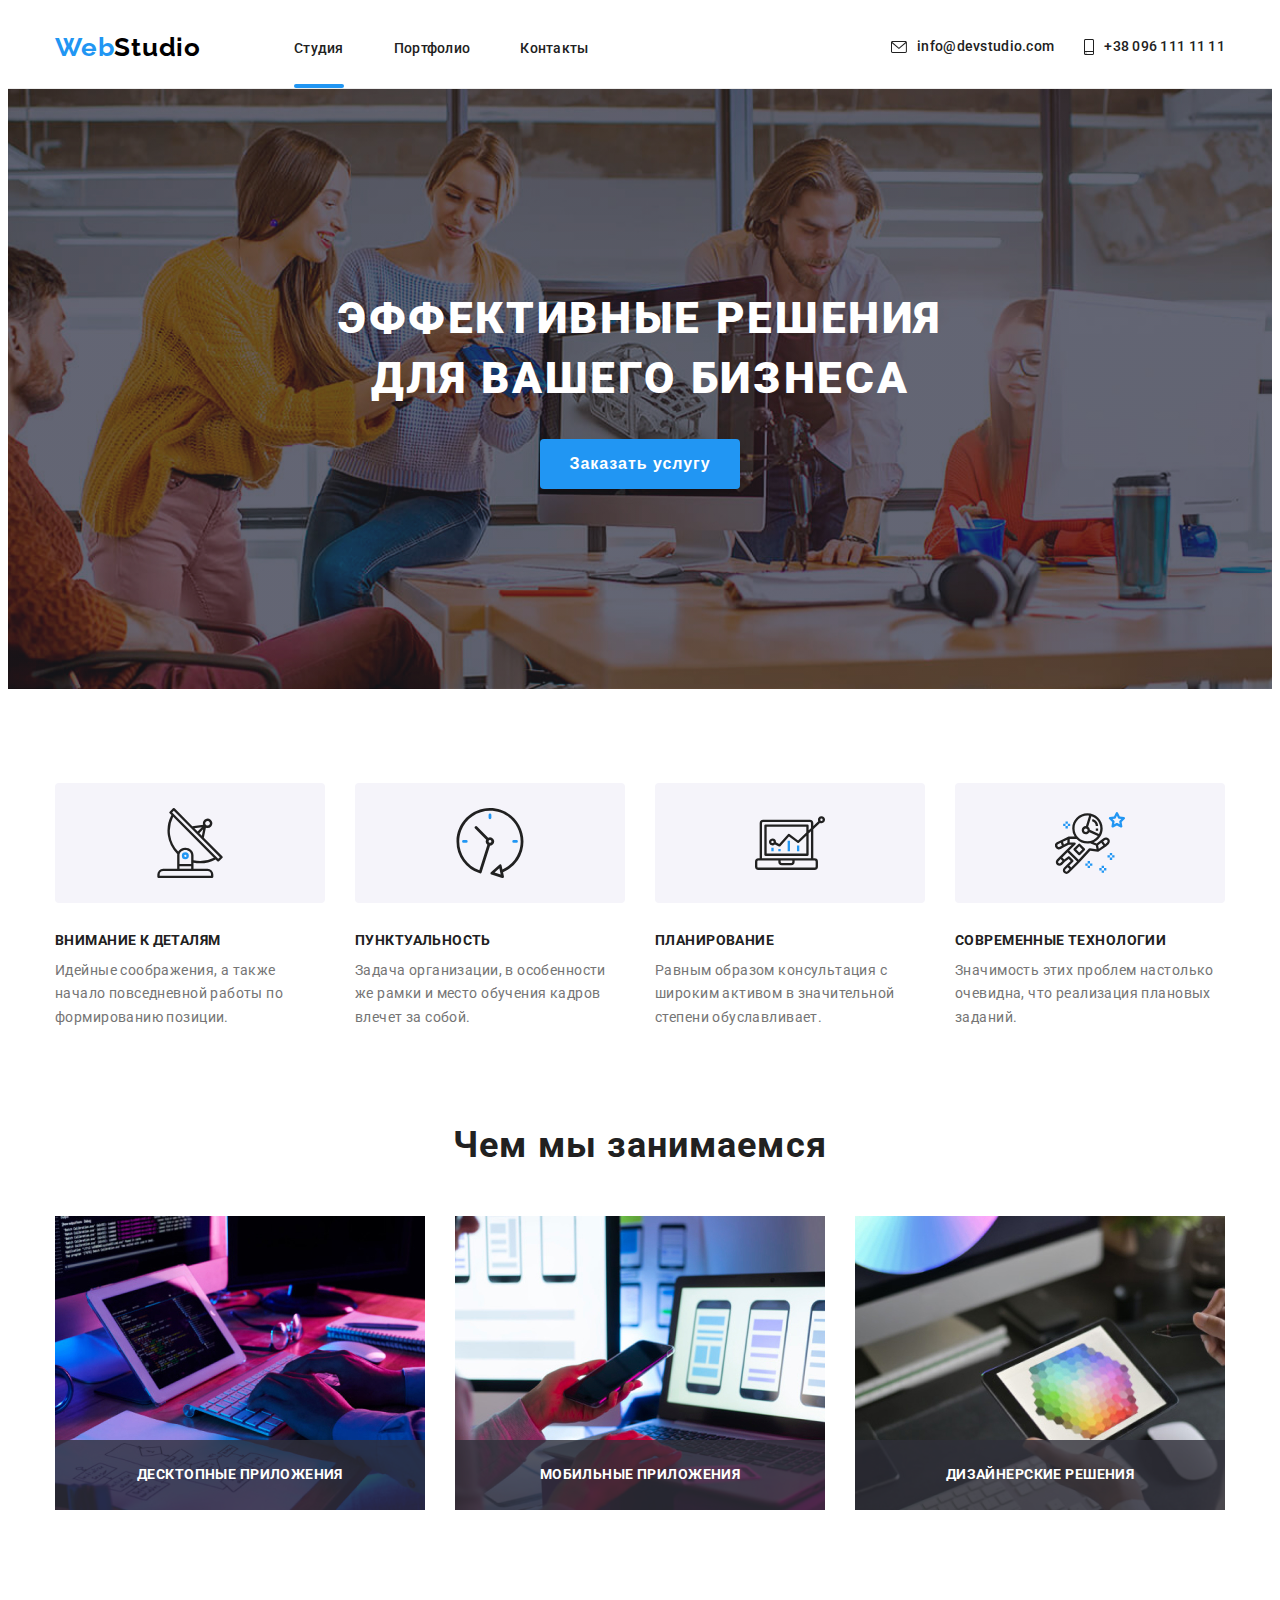
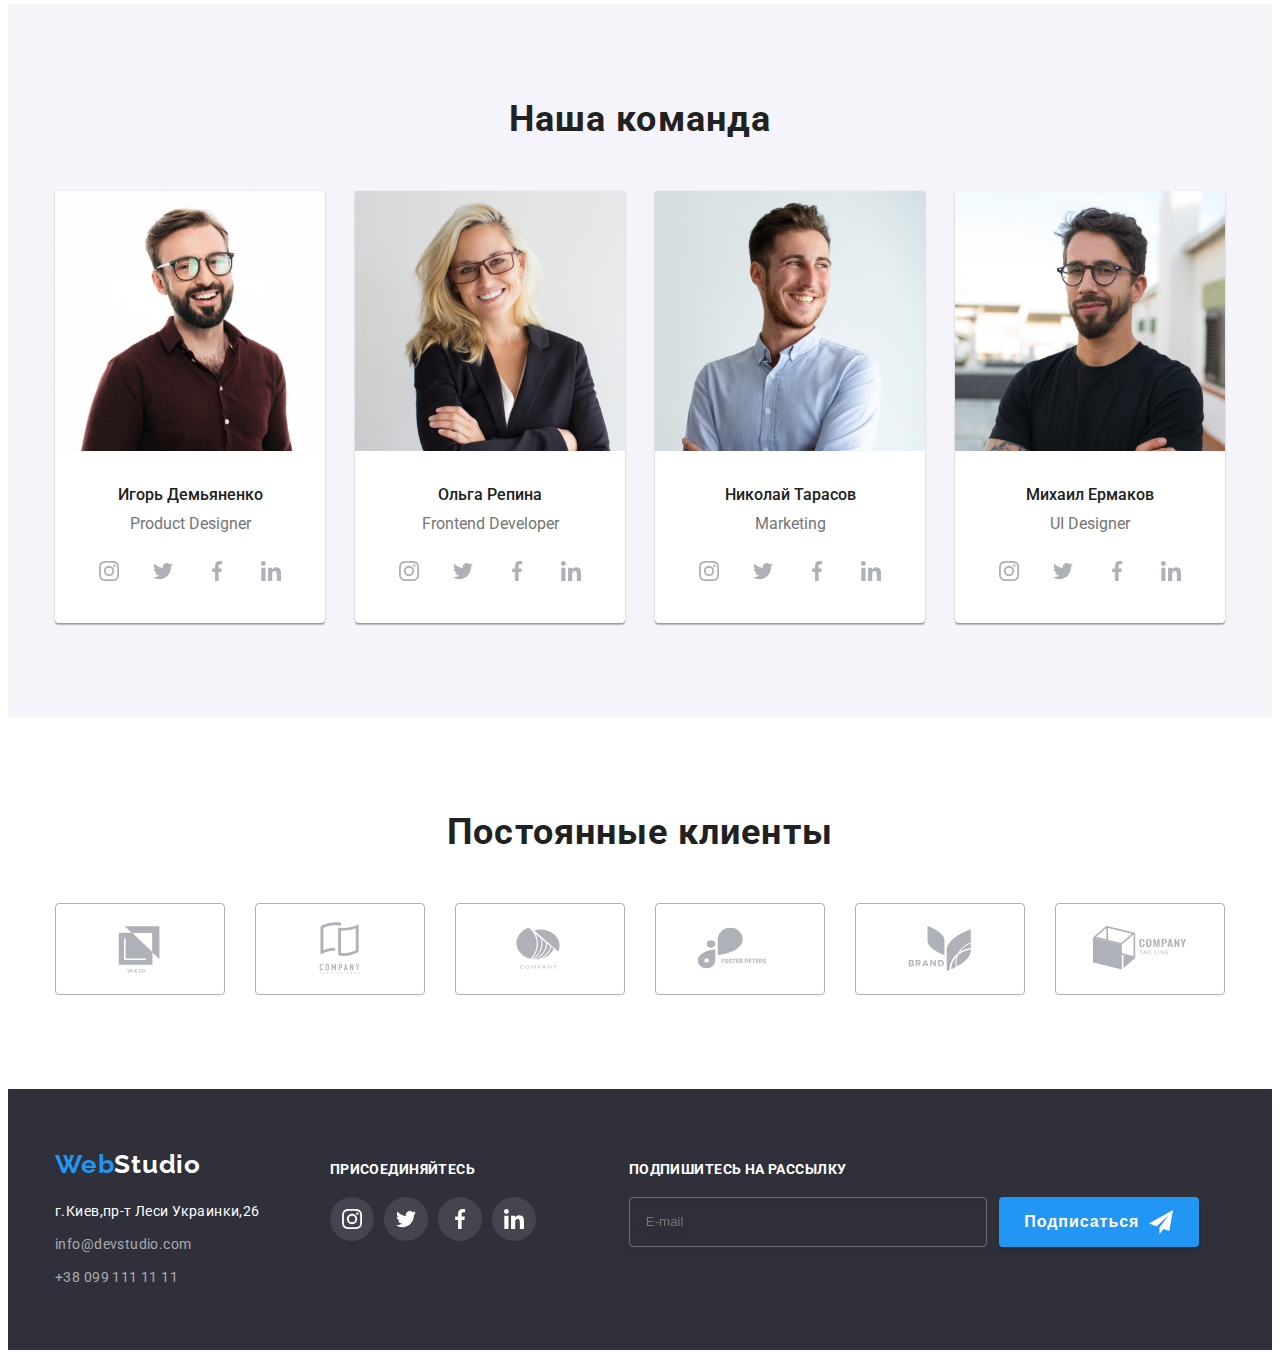
==== index.html @ ad8fafc6 "update" ====
<!DOCTYPE html>
<html lang="en">
  <head>
    <meta charset="UTF-8" />
    <meta http-equiv="X-UA-Compatible" content="IE=edge" />
    <meta name="viewport" content="width=device-width, initial-scale=1.0" />
    <link rel="shortcut icon" href="images/Flag_Ukr.ico" type="image/x-icon" />
    <title>Студия</title>
    <link rel="preconnect" href="https://fonts.googleapis.com" />
    <link rel="preconnect" href="https://fonts.gstatic.com" crossorigin />
    <link
      href="https://fonts.googleapis.com/css2?family=Raleway:wght@700&family=Roboto:wght@400;500;700;900&display=swap"
      rel="stylesheet"
    />
    <link href="https://unpkg.com/aos@2.3.1/dist/aos.css" rel="stylesheet" />
    <link
      rel="stylesheet"
      href="https://cdnjs.cloudflare.com/ajax/libs/modern-normalize/1.1.0/modern-normalize.min.css"
      integrity="sha512-wpPYUAdjBVSE4KJnH1VR1HeZfpl1ub8YT/NKx4PuQ5NmX2tKuGu6U/JRp5y+Y8XG2tV+wKQpNHVUX03MfMFn9Q=="
      crossorigin="anonymous"
      referrerpolicy="no-referrer"
    />
    <!-- <link rel="stylesheet" href="./css/styles.css" /> -->
    <link rel="stylesheet" href="./css/main.min.css">
    <style>
      ul {
        list-style-type: none; /* Убираем маркеры */
      }
      a {
        text-decoration: none; /* Убираем подчеркивание в ссылках  */
      }
    </style>
  </head>
  <body>
    <!-- header -->
    <header class="header">
      <div class="container">
        <nav class="header-nav">
          <a href="./index.html" class="header-logo"
            ><span class="header-logo-first">Web</span>Studio
          </a>
          <ul class="header-list">
            <li class="header-item">
              <a
                href="./index.html"
                class="header-item-link header-text + stream"
                >Студия</a
              >
            </li>
            <li class="header-item">
              <a href="./portfolio.html" class="header-item-link header-text"
                >Портфолио</a
              >
            </li>
            <li class="header-item">
              <a href="" class="header-item-link header-text">Контакты</a>
            </li>
          </ul>
        </nav>
        <ul class="contacts-header">
          <li class="contact-item">
            <a
              href="mailto:info@devstudio.com"
              title="E-mail"
              class="header-link header-text envelope"
            >
              <svg class="header-icon" width="16" height="12">
                <use href="./images/icons.svg#icon-envelope"></use>
              </svg>
              info@devstudio.com</a
            >
          </li>
          <li class="contact-item">
            <a
              href="tel:+380961111111"
              title="Mobile phone"
              class="header-link header-text smartphone"
            >
              <svg class="header-icon" width="10" height="16">
                <use href="./images/icons.svg#icon-smartphone"></use>
              </svg>
              +38 096 111 11 11</a
            >
          </li>
        </ul>
        <div></div>
      </div>
    </header>
    <!-- main -->
    <main>
      <section class="main-box">
        <div class="container">
          <h1 class="main" title="Эффективные решения для вашего бизнеса">
            Эффективные решения для вашего бизнеса
          </h1>
          <button class="main-btn" type="button" data-modal-open>
            Заказать услугу
          </button>
        </div>
      </section>

      <section class="details">
        <div class="container">
          <!-- прячем заголовок от пользователя, Google  видит заголовок -->
          <h2 class="visually-hidden">Характеристики</h2>
          <ul class="description-list">
            <li class="description-li">
              <div class="description-pre">
                <svg class="description-icon" width="70" height="70">
                  <use href="./images/icons.svg#icon-antenna"></use>
                </svg>
              </div>
              <h3 class="description">Внимание к деталям</h3>
              <p class="description-text">
                Идейные соображения, а также начало повседневной работы по
                формированию позиции.
              </p>
            </li>
            <li class="description-li">
              <div class="description-pre">
                <svg class="description-icon" width="70" height="70">
                  <use href="./images/icons.svg#icon-clock"></use>
                </svg>
              </div>
              <h3 class="description">Пунктуальность</h3>
              <p class="description-text">
                Задача организации, в особенности же рамки и место обучения
                кадров влечет за собой.
              </p>
            </li>
            <li class="description-li">
              <div class="description-pre">
                <svg class="description-icon" width="70" height="70">
                  <use href="./images/icons.svg#icon-diagram"></use>
                </svg>
              </div>
              <h3 class="description">Планирование</h3>
              <p class="description-text">
                Равным образом консультация с широким активом в значительной
                степени обуславливает.
              </p>
            </li>
            <li class="description-li last">
              <div class="description-pre">
                <svg class="description-icon" width="70" height="70">
                  <use href="./images/icons.svg#icon-astronaut"></use>
                </svg>
              </div>
              <h3 class="description">Современные технологии</h3>
              <p class="description-text">
                Значимость этих проблем настолько очевидна, что реализация
                плановых заданий.
              </p>
            </li>
          </ul>
        </div>
      </section>
      <section class="team-works">
        <div class="container">
          <h2 class="team">Чем мы занимаемся</h2>
          <ul class="team-list">
            <li class="team-li">
              <img src="./images/box_1.jpg" alt="logic" width="370" />
              <p class="team-profile">Десктопные приложения</p>
            </li>
            <li class="team-li">
              <img src="./images/box_2.jpg" alt="styles" width="370" />
              <p class="team-profile">Мобильные приложения</p>
            </li>
            <li class="team-li">
              <img src="./images/box_3.jpg" alt="themes" width="370" />
              <p class="team-profile">Дизайнерские решения</p>
            </li>
          </ul>
        </div>
      </section>
      <section class="section-team">
        <div class="container">
          <h2 class="team">Наша команда</h2>
          <ul class="wrap-list">
            <li class="warp-item">
              <img
                src="./images/team_card_1.jpg"
                alt="Product Designer"
                width="270"
              />
              <div class="div-warp">
                <h3 class="name">Игорь Демьяненко</h3>
                <p class="job-title">Product Designer</p>
                <ul class="soc-list">
                  <li class="soc-item">
                    <a href="" class="soc-link">
                      <svg class="soc-icon" width="20" height="20">
                        <use href="./images/icons.svg#icon-instagram"></use>
                      </svg>
                    </a>
                  </li>
                  <li class="soc-item">
                    <a href="" class="soc-link">
                      <svg class="soc-icon" width="20" height="20">
                        <use href="./images/icons.svg#icon-twitter"></use>
                      </svg>
                    </a>
                  </li>
                  <li class="soc-item">
                    <a href="" class="soc-link">
                      <svg class="soc-icon" width="20" height="20">
                        <use href="./images/icons.svg#icon-facebook"></use>
                      </svg>
                    </a>
                  </li>
                  <li class="soc-item">
                    <a href="" class="soc-link">
                      <svg class="soc-icon" width="20" height="20">
                        <use href="./images/icons.svg#icon-linkedin"></use>
                      </svg>
                    </a>
                  </li>
                </ul>
              </div>
            </li>
            <li class="warp-item">
              <img
                src="./images/team_card_2.jpg"
                alt="Frontend Developer"
                width="270"
              />
              <div class="div-warp">
                <h3 class="name">Ольга Репина</h3>
                <p class="job-title">Frontend Developer</p>
                <ul class="soc-list">
                  <li class="soc-item">
                    <a href="" class="soc-link">
                      <svg class="soc-icon" width="20" height="20">
                        <use href="./images/icons.svg#icon-instagram"></use>
                      </svg>
                    </a>
                  </li>
                  <li class="soc-item">
                    <a href="" class="soc-link">
                      <svg class="soc-icon" width="20" height="20">
                        <use href="./images/icons.svg#icon-twitter"></use>
                      </svg>
                    </a>
                  </li>
                  <li class="soc-item">
                    <a href="" class="soc-link">
                      <svg class="soc-icon" width="20" height="20">
                        <use href="./images/icons.svg#icon-facebook"></use>
                      </svg>
                    </a>
                  </li>
                  <li class="soc-item">
                    <a href="" class="soc-link">
                      <svg class="soc-icon" width="20" height="20">
                        <use href="./images/icons.svg#icon-linkedin"></use>
                      </svg>
                    </a>
                  </li>
                </ul>
              </div>
            </li>
            <li class="warp-item">
              <img src="./images/team_card_3.jpg" alt="Marketing" width="270" />
              <div class="div-warp">
                <h3 class="name">Николай Тарасов</h3>
                <p class="job-title">Marketing</p>
                <ul class="soc-list">
                  <li class="soc-item">
                    <a href="" class="soc-link">
                      <svg class="soc-icon" width="20" height="20">
                        <use href="./images/icons.svg#icon-instagram"></use>
                      </svg>
                    </a>
                  </li>
                  <li class="soc-item">
                    <a href="" class="soc-link">
                      <svg class="soc-icon" width="20" height="20">
                        <use href="./images/icons.svg#icon-twitter"></use>
                      </svg>
                    </a>
                  </li>
                  <li class="soc-item">
                    <a href="" class="soc-link">
                      <svg class="soc-icon" width="20" height="20">
                        <use href="./images/icons.svg#icon-facebook"></use>
                      </svg>
                    </a>
                  </li>
                  <li class="soc-item">
                    <a href="" class="soc-link">
                      <svg class="soc-icon" width="20" height="20">
                        <use href="./images/icons.svg#icon-linkedin"></use>
                      </svg>
                    </a>
                  </li>
                </ul>
              </div>
            </li>
            <li class="warp-item">
              <img
                src="./images/team_card_4.jpg"
                alt="UI Designer"
                width="270"
              />
              <div class="div-warp">
                <h3 class="name">Михаил Ермаков</h3>
                <p class="job-title">UI Designer</p>
                <ul class="soc-list">
                  <li class="soc-item">
                    <a href="" class="soc-link">
                      <svg class="soc-icon" width="20" height="20">
                        <use href="./images/icons.svg#icon-instagram"></use>
                      </svg>
                    </a>
                  </li>
                  <li class="soc-item">
                    <a href="" class="soc-link">
                      <svg class="soc-icon" width="20" height="20">
                        <use href="./images/icons.svg#icon-twitter"></use>
                      </svg>
                    </a>
                  </li>
                  <li class="soc-item">
                    <a href="" class="soc-link">
                      <svg class="soc-icon" width="20" height="20">
                        <use href="./images/icons.svg#icon-facebook"></use>
                      </svg>
                    </a>
                  </li>
                  <li class="soc-item">
                    <a href="" class="soc-link">
                      <svg class="soc-icon" width="20" height="20">
                        <use href="./images/icons.svg#icon-linkedin"></use>
                      </svg>
                    </a>
                  </li>
                </ul>
              </div>
            </li>
          </ul>
        </div>
      </section>
      <section class="section-clients">
        <div class="container">
          <h2 class="clients">Постоянные клиенты</h2>
          <ul class="clients-list">
            <li class="clients-item">
              <a href="" class="clients-link">
                <svg class="client-icon" width="106" height="60">
                  <use href="./images/icons.svg#icon-Logo_1"></use>
                </svg>
              </a>
            </li>
            <li class="clients-item">
              <a href="" class="clients-link">
                <svg class="client-icon" width="106" height="60">
                  <use href="./images/icons.svg#icon-Logo_2"></use>
                </svg>
              </a>
            </li>
            <li class="clients-item">
              <a href="" class="clients-link">
                <svg class="client-icon" width="106" height="60">
                  <use href="./images/icons.svg#icon-Logo_3"></use>
                </svg>
              </a>
            </li>
            <li class="clients-item">
              <a href="" class="clients-link">
                <svg class="client-icon" width="106" height="60">
                  <use href="./images/icons.svg#icon-Logo_4"></use>
                </svg>
              </a>
            </li>
            <li class="clients-item">
              <a href="" class="clients-link">
                <svg class="client-icon" width="106" height="60">
                  <use href="./images/icons.svg#icon-Logo_5"></use>
                </svg>
              </a>
            </li>
            <li class="clients-item">
              <a href="" class="clients-link">
                <svg class="client-icon" width="106" height="60">
                  <use href="./images/icons.svg#icon-Logo_6"></use>
                </svg>
              </a>
            </li>
          </ul>
        </div>
      </section>
    </main>
    <!-- footer -->
    <footer class="footer">
      <div class="container">
        <div>
          <div class="div-footer-logo">
            <a href="./index.html" class="footer-logo"
              ><span class="footer-logo-first">Web</span>Studio
            </a>
          </div>
          <address>
            <ul class="contacts">
              <li class="footer-item">
                <a
                  href="https://goo.gl/maps/AGHYp6htn4ZRzc9z8"
                  target="_blank"
                  rel="noopener noreferrer"
                  title="address"
                  class="contact"
                  >г.Киев,пр-т Леси Украинки,26</a
                >
              </li>
              <li class="footer-item">
                <a
                  href="mailto:info@devstudio.com"
                  title="E-mail"
                  class="contact-e"
                  >info@devstudio.com</a
                >
              </li>
              <li class="footer-item">
                <a
                  href="tel:+380991111111"
                  title="Mobile phone"
                  class="contact-e"
                  >+38 099 111 11 11</a
                >
              </li>
            </ul>
          </address>
        </div>
        <div class="footer-contacts">
          <h3 class="footer-invite">присоединяйтесь</h3>
          <ul class="footer-soc-list">
            <li class="soc-item">
              <a href="" class="footer-soc-link">
                <svg class="soc-icon" width="20" height="20">
                  <use href="./images/icons.svg#icon-instagram"></use>
                </svg>
              </a>
            </li>
            <li class="soc-item">
              <a href="" class="footer-soc-link">
                <svg class="soc-icon" width="20" height="20">
                  <use href="./images/icons.svg#icon-twitter"></use>
                </svg>
              </a>
            </li>
            <li class="soc-item">
              <a href="" class="footer-soc-link">
                <svg class="soc-icon" width="20" height="20">
                  <use href="./images/icons.svg#icon-facebook"></use>
                </svg>
              </a>
            </li>
            <li class="soc-item">
              <a href="" class="footer-soc-link">
                <svg class="soc-icon" width="20" height="20">
                  <use href="./images/icons.svg#icon-linkedin"></use>
                </svg>
              </a>
            </li>
          </ul>
        </div>
      

        <div class="mailing-list">
          <h3 class="mailing-title">Подпишитесь на рассылку</h3>
          <form class="mailing">
            <label class="footer-label">
              <input
                type="email"
                name="footer-email"
                placeholder="E-mail"
                class="footer-input"
                required
              />
            </label>
            <button type="submit" class="footer-btn">
              Подписаться
              <svg class="footer-icon" width="24" height="24">
                <use href="./images/icons.svg#icon-send"></use>
              </svg>
            </button>
          </form>        
        </div>
      </div>
    
    </footer>

    <div class="backdrop is-hidden" data-modal>
      <div class="modal">
        <button type="button" class="modal-close-btn" data-modal-close>
          <svg class="modal-icon" width="11" height="11">
            <use href="./images/icons.svg#close"></use>
          </svg>
        </button>
        <p class="modal-title">Оставьте свои данные, мы вам перезвоним</p>
        <form class="modal-form">
          <label for="user-name" class="modal-label"
            ><span class="modal-span">Имя</span>
            <input
              minlength="2"
              type="text"
              name="user-name"
              placeholder=" "
              class="modal-input"
              id="user-name"
              required
              autofocus
            />
            <svg class="modal-svg" width="18" height="18">
              <use href="./images/icons.svg#icon-person-black"></use>
            </svg>
          </label>
          <label for="user-tel" class="modal-label"
            ><span class="modal-span">Телефон</span>
            <input
              minlength="3"
              type="tel"
              name="user-tel"
              placeholder=" "
              class="modal-input"
              id="user-tel"
              required
              title="+380961112211"
            />
            <svg class="modal-svg" width="18" height="18">
              <use href="./images/icons.svg#icon-phone-black"></use>
            </svg>
          </label>
          <label for="user-email" class="modal-label"
            ><span class="modal-span">Почта</span>
            <input
              type="email"
              name="user-email"
              placeholder=" "
              class="modal-input"
              id="user-email"
              required
            />
            <svg class="modal-svg" width="18" height="18">
              <use href="./images/icons.svg#icon-email-black"></use>
            </svg>
          </label>
          <label for="modal-text" class="modal-label"
            ><span class="modal-span">Комментарий</span>
            <textarea
              name="modal-text"
              id="modal-text"
              class="modal-text"
              placeholder="Введите текст"
            ></textarea>
          </label>
          <div class="policy-center">
            <label class="check-label">
              <input type="checkbox" name="check-box" class="check-box" />
              <svg class="icon-box" width="16" height="15">
                <use href="./images/icons.svg#icon-checkbox"></use>
              </svg>
              <svg class="icon-check" width="16" height="15">
                <use href="./images/icons.svg#icon-check"></use>
              </svg>
              Соглашаюсь с рассылкой и принимаю &nbsp;<a
                href=""
                class="privacy"
                target="_blank"
                >Условия договора</a
              >
            </label>
          </div>
          <button type="submit" class="main-btn modal-btn">Отправить</button>
        </form>
      </div>
    </div>

    <script src="https://unpkg.com/aos@2.3.1/dist/aos.js"></script>
    <script>
      AOS.init();
    </script>
    <script src="./js/modal.js"></script>
  </body>
</html>
---- css/styles.css ----
body {
  font-family: "Roboto", sans-serif;
  color: #212121;
  background-color: #ffffff;
}

/* Репета рекомендовал */
html {
  box-sizing: border-box;
}
*,
*::before,
*::after {
  box-sizing: inherit;
}

/* a::before {
  content: "♥️";
  color: brown;
} */

.header-icon {
  margin-right: 10px;
  fill: currentColor;
}

.container {
  width: 1200px;
  margin: 0 auto;
  padding-left: 15px;
  padding-right: 15px;
}

/* Сброс стилей / Reset styles */
p,
h1,
h2,
h3,
h4,
h5,
h6 {
  margin: 0;
}
ul {
  margin: 0;
  padding-left: 0;
}
a {
  color: currentColor;
}
/* убирает рамку при TAB */
a:focus,
button:focus,
.modal-input, .modal-text,
.footer-input {
  outline: currentColor;
}

/* Рука-указатель */
button {
  cursor: pointer;
}

/* Переменные: цвета и прочее */
:root {
  --main-color: #212121;
  --header-bottom: #ececec;
  --highlight-color: #2196f3;
  --highlight-btn: #188ce8;
  --mark-color: #ffa500;
  --header-link-color: #757575;
  --main-tittle-color: #ffffff;
  --main-background-color: #2f303a;
  --description-text-color: #757575;
  --description-background-color: #f5f4fa;
  --job-title-color: #757575;
  --soc-icon-color: #afb1b8;
  --footer-background-color: #2f303a;
  --footer-contact-color: #ffffff;
  --portfolio-speciality-color: #757575;
  --typical-margin: 30px;
  --timing-function: cubic-bezier(0.4, 0, 0.2, 1);
}

/* header */

.header {
  border-bottom: 1px solid var(--header-bottom);
  padding-top: 24px;
  padding-bottom: 25px;
}

.header .container,
.header-nav,
.header-list {
  display: flex;
  align-items: center;
}

.contacts-header {
  display: flex;
  margin-left: auto;
}
.header-logo {
  font-family: "Raleway", sans-serif;
  font-style: normal;
  font-weight: 700;
  font-size: 26px;
  line-height: 1.19;
  letter-spacing: 0.03em;
  color: #000000;
  margin-right: 93px;
}

.header-logo-first,
.footer-logo-first {
  color: var(--highlight-color);
}

.header-item:not(:last-child) {
  margin-right: 50px;
}
.header-text {
  font-weight: 500;
  font-size: 14px;
  line-height: 1.14;
  letter-spacing: 0.02em;
}
/* ПОДЧЕРКИВАНИЕ */

.header-item-link {
  color: var(--main-color);
  margin-top: 4px;
  position: relative; /*!!!!!!!!!!!!! ЕСЛИ НЕТ - ТО ФИГУРА
  ПОЗИЦИОНИРУЕТСЯ ОТНОСИТЕЛЬНО ДОКУМЕНТА 
  при position: absolute; !!!!!!!!!!!!!!!*/

  transition: color 250ms var(--timing-function);
}
.stream::after {
  content: "";
  position: absolute;
  bottom: -32.5px;

  display: block;
  width: 100%;
  height: 4px;

  border-radius: 4px;
  background-color: var(--highlight-color);
}
.contact-item:not(:first-child) {
  margin-left: 30px;
}
.header-link {
  transition: color 250ms var(--timing-function);
  display: flex;
  align-items: center;
}

.header-item-link:hover,
.header-item-link:focus,
.header-link:hover,
.header-link:focus,
.contact-e:hover,
.contact-e:focus,
.contact:hover,
.contact:focus {
  color: var(--highlight-color);
}
.header-item-link:active,
.header-link:active,
.contact-e:active,
.contact:active {
  color: var(--mark-color);
}

/* main */

.main-box {
  background: var(--footer-background-color);
  padding: 200px 0;
  background-image: linear-gradient(
      rgba(47, 48, 58, 0.4),
      rgba(47, 48, 58, 0.4)
    ),
    url(../images/hero_img.jpg);
  background-repeat: no-repeat;
  background-position: center;
  background-size: cover;
  max-width: 1600px;
  margin: 0 auto;
}

.main {
  font-weight: 900;
  font-size: 44px;
  line-height: 1.36;
  text-align: center;
  letter-spacing: 0.06em;
  text-transform: uppercase;
  color: var(--main-tittle-color);
  margin: 0 auto;
  max-width: 696px;
  margin-bottom: 30px;
}

.main-btn {
  font-weight: 700;
  font-size: 16px;
  line-height: 1.88;
  text-align: center;
  letter-spacing: 0.06em;
  box-shadow: 0px 4px 4px rgba(0, 0, 0, 0.15);
  border-radius: 4px;
  border: 0;
  color: var(--main-tittle-color);
  background: var(--highlight-color);
  /* выровнять кнопку по центру */
  margin: 0 auto;
  display: block;
  /* выровнять кнопку по центру */
  min-width: 200px;
  height: 50px;

  transition: box-shadow 250ms var(--timing-function),
    background-color 250ms var(--timing-function);
}

.main-btn:hover,
.main-btn:focus,
.footer-btn:hover,
.footer-btn:focus {
  background-color: var(--highlight-btn);
  box-shadow: 0px 4px 4px rgba(0, 0, 0, 0.15);
  border-radius: 4px;
}

/* прячем заголовок от пользователя, Google  видит заголовок */

h2[class="visually-hidden"],
h1[class="visually-hidden"] {
  position: absolute;
  white-space: nowrap;
  width: 1px;
  height: 1px;
  overflow: hidden;
  border: 0;
  padding: 0;
  clip: rect(0 0 0 0);
  clip-path: inset(50%);
  margin: -1px;
}

.details {
  padding: 94px 0;
}
.description-list {
  display: flex;
}

.description-pre {
  display: flex;
  justify-content: center;
  align-items: center;
  width: 270px;
  height: 120px;
  background: var(--description-background-color);
  border-radius: 4px;
  margin-bottom: 30px;
}
.description {
  font-weight: 700;
  font-size: 14px;
  line-height: 1.14;
  letter-spacing: 0.03em;
  text-transform: uppercase;
  color: var(--main-color);
  margin-bottom: 10px;
}
.description-text {
  font-size: 14px;
  line-height: 1.71;
  letter-spacing: 0.03em;
  color: var(--description-text-color);
}

.description-li {
  width: 270px;
  margin-right: var(--typical-margin);
}
.description-li:last-child {
  margin-right: 0;
}
.team-works {
  padding-bottom: 94px;
}
.team {
  font-weight: 700;
  font-size: 36px;
  line-height: 1.17;
  text-align: center;
  letter-spacing: 0.03em;
  color: var(--main-color);
  text-align: center;
  margin-bottom: 50px;
}

.team-list {
  display: flex;
}
.team-li {
  position: relative;
  display: flex;
}

.team-li:not(:last-child) {
  margin-right: var(--typical-margin);
}
.team-profile {
  text-transform: uppercase;
  position: absolute;
  bottom: 0;
  left: 0;
  width: 100%;
  height: 70px;
  display: flex;
  align-items: center;
  justify-content: center;
  background: rgba(47, 48, 58, 0.8);
  font-weight: 700;
  font-size: 14px;
  line-height: 1.14;
  letter-spacing: 0.03em;
  color: var(--main-tittle-color);
}
.section-team {
  background: var(--description-background-color);
  padding: 94px 0;
}

.wrap-list {
  display: flex;
}
.warp-item {
  width: 270px;
  text-align: center;
  background: var(--main-tittle-color);
  box-shadow: 0px 1px 3px rgba(0, 0, 0, 0.12), 0px 1px 1px rgba(0, 0, 0, 0.14),
    0px 2px 1px rgba(0, 0, 0, 0.2);
  border-radius: 0px 0px 4px 4px;
}

.warp-item:not(:last-child) {
  margin-right: var(--typical-margin);
}
.div-warp {
  padding: 30px 0;
}
.name {
  font-weight: 500;
  font-size: 16px;
  line-height: 1.19;
  color: var(--main-color);
  margin-bottom: 10px;
}
.job-title {
  font-size: 16px;
  line-height: 1.19;
  color: var(--job-title-color);
  margin-bottom: 16px;
}

/* soc-icon */

.soc-list {
  display: flex;
  justify-content: center;
}
.soc-item {
  margin-left: 10px;
}
.soc-item:first-child {
  margin-left: 0;
}

.soc-link {
  display: flex;
  justify-content: center;
  align-items: center;
  width: 44px;
  height: 44px;
  border-radius: 50px;
  color: var(--soc-icon-color);
  fill: var(--soc-icon-color);

  transition: background-color 250ms var(--timing-function),
    fill 250ms var(--timing-function);
}
.soc-icon {
  color: currentColor;
}

.soc-link:hover,
.soc-link:focus {
  background-color: var(--highlight-color);
  fill: var(--main-tittle-color);
}

.section-clients {
  padding: 94px 0;
}
.clients {
  font-size: 36px;
  line-height: 1.17;
  text-align: center;
  letter-spacing: 0.03em;
  margin-bottom: 50px;
}

/* ---ICONS--- */

.clients-list {
  display: flex;
}
.clients-item:not(:last-child) {
  margin-right: var(--typical-margin);
}
.clients-link {
  display: flex;
  justify-content: center;
  align-items: center;
  width: 170px;
  height: 92px;
  border: 1px solid #afb1b8;
  border-radius: 4px;
  color: var(--soc-icon-color);
  fill: var(--soc-icon-color);

  transition: border 250ms var(--timing-function),
    fill 250ms var(--timing-function);
}
.client-icon {
  color: currentColor;
}
.clients-link:hover,
.clients-link:focus {
  border: 1px solid var(--highlight-color);
  fill: var(--highlight-color);
}

/* footer */
.footer {
  background: var(--footer-background-color);
  padding: 60px 0;
}
.footer .container {
  display: flex;
}
.footer-logo {
  font-family: "Raleway", sans-serif;
  font-style: normal;
  font-weight: 700;
  font-size: 26px;
  line-height: 1.19;
  letter-spacing: 0.03em;
  color: var(--footer-contact-color);
}

.div-footer-logo {
  margin-bottom: 20px;
}
.footer-item:not(:last-child) {
  margin-bottom: 9px;
}
.contacts {
  background: var(--footer-background-color);
  font-style: normal;
}
.contact {
  font-weight: 400;
  font-size: 14px;
  line-height: 1.71;
  letter-spacing: 0.03em;
  color: var(--footer-contact-color);

  transition: color 250ms var(--timing-function);
}
.contact-e {
  font-weight: 400;
  font-size: 14px;
  line-height: 1.71;
  letter-spacing: 0.03em;
  color: rgba(255, 255, 255, 0.6);

  transition: color 250ms var(--timing-function);
}
/* --NEW-- */
.footer-contacts {
  margin-left: 70px;
  padding-top: 12px;
}
.footer-invite {
  text-transform: uppercase;
  font-size: 14px;
  line-height: 16px;
  letter-spacing: 0.03em;
  color: var(--footer-contact-color);
  margin-bottom: 20px;
}
.footer-soc-list {
  display: flex;
}
.footer-soc-link {
  display: flex;
  justify-content: center;
  align-items: center;
  width: 44px;
  height: 44px;
  border-radius: 50px;
  background: rgba(255, 255, 255, 0.1);
  color: var(--footer-contact-color);
  fill: var(--footer-contact-color);

  transition: background-color 250ms var(--timing-function);
}
.footer-soc-link:hover,
.footer-soc-link:focus {
  background-color: var(--highlight-color);
}

/* --- MAILING LIST FOOTER --- */

.mailing-list {
  margin-left: 93px;
  margin-top: 12px;
  display: block;
}
.mailing-title {
  font-weight: 700;
  font-size: 14px;
  line-height: calc(16 / 14);
  letter-spacing: 0.03em;
  text-transform: uppercase;
  color: var(--footer-contact-color);
  margin-bottom: 20px;
}
.mailing {
  display: flex;
}
.footer-input {
  width: 358px;
  height: 50px;
  background-color: transparent;
  border: 1px solid rgba(255, 255, 255, 0.3);
  filter: drop-shadow(0px 4px 4px rgba(0, 0, 0, 0.15));
  border-radius: 4px;
  padding-left: 16px;
  color: var(--footer-contact-color);
  margin-right: 12px;

   transition: border-color 250ms var(--timing-function);
}

.footer-input:hover,
.footer-input:focus {
  border-color: var(--highlight-color);
}


.footer-btn {
  min-width: 200px;
  height: 50px;
  font-weight: 700;
  font-size: 16px;
  line-height: 1.88;
  display: flex;
  align-items: center;
  justify-content: center;
  letter-spacing: 0.06em;
  color: var(--main-tittle-color);
  fill: var(--footer-contact-color);
  background: var(--highlight-color);
  box-shadow: 0px 4px 4px rgba(0, 0, 0, 0.15);
  border-radius: 4px;
  border: none;

  transition: box-shadow 250ms var(--timing-function),
    background-color 250ms var(--timing-function);
}
.footer-icon {
  margin-left: 10px;
}


/* ---- МОДАЛЬНОЕ ОКНО ---- */

.backdrop {
  position: fixed;
  top: 0;
  left: 0;
  width: 100%;
  height: 100%;
  background: rgba(0, 0, 0, 0.2);

  opacity: 1;
  transition: opacity 250ms var(--timing-function);
}
.backdrop.is-hidden {
  opacity: 0;
  pointer-events: none;
}
.backdrop.is-hidden .modal {
  transform: translate(-50%, -50%) scale(0.5);
}
.modal {
  position: absolute;
  top: 50%;
  left: 50%;
  transform: translate(-50%, -50%);
  width: 528px;
  min-height: 581px;
  background: var(--main-tittle-color);
  box-shadow: 0px 1px 3px rgba(0, 0, 0, 0.12), 0px 1px 1px rgba(0, 0, 0, 0.14),
    0px 2px 1px rgba(0, 0, 0, 0.2);
  border-radius: 4px;
  padding: 40px;

  transition: 250ms var(--timing-function);
}
.modal-close-btn {
  position: absolute;
  top: 8px;
  right: 8px;
  display: flex;
  align-items: center;
  justify-content: center;
  width: 30px;
  height: 30px;
  border-radius: 50%;
  background-color: transparent;
  border: 1px solid rgba(0, 0, 0, 0.1);
}
.modal-close-btn:hover .modal-icon {
  fill: var(--highlight-color);
}
.is-hidden {
  opacity: 0;
  visibility: hidden;
  pointer-events: none;
}
/* модальное окно не скролится */
/* .no-scroll {
  overflow: hidden;
} */

.modal-title {
  font-weight: 700;
  font-size: 20px;
  line-height: calc(23 / 20);
  text-align: center;
  letter-spacing: 0.03em;
  margin-bottom: 30px;
}

.modal-label {
  position: relative;
  display: flex;
  margin-bottom: 28px;
}
.modal-label:focus-within > .modal-input,
.modal-label:focus-within > .modal-text,
.modal-label:focus-within {
  fill: var(--highlight-color);
  border-color: var(--highlight-color);
}

.modal-span {
  position: absolute;
  left: 0;
  top: -18px;
  font-size: 12px;
  line-height: calc(14 / 12);
  letter-spacing: 0.01em;
  color: var(--description-text-color);
}

.modal-input {
  width: 100%;
  height: 40px;
  border: 1px solid rgba(33, 33, 33, 0.2);
  border-radius: 4px;
  background-color: transparent;
  padding-left: 42px;

  transition: border-color 250ms var(--timing-function);
}

/* ///// подсветка строк при заполнении ///// */
.modal-input:placeholder-shown {
  background-color: transparent;
}
.modal-input:not(:placeholder-shown):not(:focus):valid {
  background-color: rgba(108, 255, 186, 0.493);
}
.modal-input:not(:placeholder-shown):not(:focus):invalid {
  background-color: rgba(255, 91, 91, 0.856);
}


.modal-svg {
  position: absolute;
  left: 12px;
  top: 50%;

  transform: translateY(-50%);
  transition: fill 250ms var(--timing-function);
}

.modal-text {
  width: 100%;
  height: 120px;
  border: 1px solid rgba(33, 33, 33, 0.2);
  border-radius: 4px;
  resize: none;
  background-color: transparent;
  padding: 12px 16px;

  transition: border-color 250ms var(--timing-function);
}

.policy-center {
  display: flex;
  justify-content: center;
}
.check-label {
  font-weight: 400;
  font-size: 14px;
  line-height: 1.71;
  letter-spacing: 0.03em;
  color: var(--description-text-color);
  display: flex;
  align-items: center;
  margin-bottom: 30px;
  position: relative;
}

.icon-box {
  position: absolute;
  opacity: 1;
  transition: opacity 250ms var(--timing-function),
    box-shadow 250ms var(--timing-function);
}
.icon-check {
  margin-right: 7px;
  opacity: 0;
  transition: opacity 250ms var(--timing-function);
}
/* ---прячем и убираем из потока--- */
.check-box {
  position: absolute;
  width: 1px;
  height: 1px;
  margin: -1px;
  border: 0;
  padding: 0;

  white-space: nowrap;
  clip-path: inset(100%);
  clip: rect(0 0 0 0);
  overflow: hidden;
}

.check-box:checked + .icon-box {
  opacity: 0;
}
.check-box:checked ~ .icon-check {
  opacity: 1;
  /* box-shadow: 0px 3px 1px rgba(0, 0, 0, 0.1), 0px 1px 2px rgba(0, 0, 0, 0.08),
    0px 2px 2px rgba(0, 0, 0, 0.12);
  border-radius: 2px; */
}

.privacy {
  font-weight: 400;
  font-size: 14px;
  line-height: 1.71;
  letter-spacing: 0.03em;
  text-decoration-line: underline;
  color: var(--highlight-color);
}


/* Портфолио */

.section-potfolio {
  padding: 94px 0;
}

.portfolio-btn {
  font-family: "Roboto", sans-serif;
  font-weight: 500;
  font-size: 16px;
  line-height: 1.62;
  text-align: center;
  letter-spacing: 0.03em;
  color: var(--main-color);
  box-sizing: border-box;
  background: var(--description-background-color);
  border-radius: 4px;
  border: 1px solid #eeeeee;
  height: 38px;
  padding: 6px 22px;

  transition: background-color 250ms var(--timing-function),
    color 250ms var(--timing-function), box-shadow 250ms var(--timing-function);
}
.portfolio-btn-item:not(:last-child) {
  margin-right: 8px;
}
.portfolio-btn:hover,
.portfolio-btn:focus {
  background-color: var(--highlight-color);
  color: var(--main-tittle-color);
  box-shadow: 0px 3px 1px rgba(0, 0, 0, 0.1), 0px 1px 2px rgba(0, 0, 0, 0.08),
    0px 2px 2px rgba(0, 0, 0, 0.12);
  border-radius: 4px;
}

.portfolio-btn-list {
  text-align: center;
  margin-bottom: 50px;
}
ul.portfolio-btn-list li {
  display: inline-block;
}

.img-portfolio {
  display: block;
}

.services-list {
  display: flex;
  flex-wrap: wrap;
}
.services-item {
  width: 370px;
  margin-right: 30px;
  margin-bottom: 30px;
}
.services-item:nth-child(3n) {
  margin-right: 0;
}
.services-item:nth-last-child(-n + 3) {
  margin-bottom: 0;
}

/* Выезжающий текст */

.services-item:hover .services-item-text,
.service-link:focus .services-item-text {
  transform: translateY(0);
}
.services-item-wrap {
  position: relative;
  overflow: hidden;
}
.services-item-text {
  position: absolute;
  top: 0;
  font-size: 18px;
  line-height: 1.56;
  letter-spacing: 0.03em;
  color: var(--main-tittle-color);
  background: rgba(33, 150, 243, 0.9);
  padding: 63px 24px;
  height: 100%;
  /* overflow: auto; */
  transform: translateY(101%);

  transition: transform 250ms var(--timing-function);
}
/* Scroolbar */
/* .services-item-text::-webkit-scrollbar {
  width: 5px;
}
.services-item-text::-webkit-scrollbar-track {
  box-shadow: inset 0 0 6px rgba(0, 0, 0, 0.3);
}
.services-item-text::-webkit-scrollbar-thumb {
  background-color: darkgrey;
  outline: 1px solid slategrey;
} */
.service-link {
  display: flex;
  flex-direction: column;

  transition: box-shadow 250ms var(--timing-function);
}
.service-link:hover,
.service-link:focus {
  box-sizing: border-box;
  background: var(--main-tittle-color);
  box-shadow: 0px 1px 1px rgba(0, 0, 0, 0.12), 0px 4px 4px rgba(0, 0, 0, 0.06),
    1px 4px 6px rgba(0, 0, 0, 0.16);
}

.div-services {
  border: 1px solid #eeeeee;
  border-top: none;
  padding: 20px 24px;
}

.review {
  font-weight: 700;
  font-size: 18px;
  line-height: 2;
  letter-spacing: 0.06em;
  color: var(--main-color);
  margin-bottom: 4px;
}
.speciality {
  font-size: 16px;
  line-height: 1.88;
  letter-spacing: 0.03em;
  color: var(--portfolio-speciality-color);
}
---- css/main.min.css ----
﻿body{font-family:"Roboto",sans-serif;color:#212121;background-color:#fff}html{box-sizing:border-box}*,*::before,*::after{box-sizing:inherit}.header-icon{margin-right:10px;fill:currentColor}.container{width:1200px;margin:0 auto;padding-left:15px;padding-right:15px}p,h1,h2,h3,h4,h5,h6{margin:0}ul{margin:0;padding-left:0}a{color:currentColor}a:focus,button:focus,.modal-input,.modal-text,.footer-input{outline:currentColor}button{cursor:pointer}:root{--main-color: #212121;--header-bottom: #ececec;--highlight-color: #2196f3;--highlight-btn: #188ce8;--mark-color: #ffa500;--header-link-color: #757575;--main-tittle-color: #ffffff;--main-background-color: #2f303a;--description-text-color: #757575;--description-background-color: #f5f4fa;--job-title-color: #757575;--soc-icon-color: #afb1b8;--footer-background-color: #2f303a;--footer-contact-color: #ffffff;--portfolio-speciality-color: #757575;--typical-margin: 30px;--timing-function: cubic-bezier(0.4, 0, 0.2, 1)}.header{border-bottom:1px solid var(--header-bottom);padding-top:24px;padding-bottom:25px}.header .container,.header-nav,.header-list{display:flex;align-items:center}.contacts-header{display:flex;margin-left:auto}.header-logo{font-family:"Raleway",sans-serif;font-style:normal;font-weight:700;font-size:26px;line-height:1.19;letter-spacing:.03em;color:#000;margin-right:93px}.header-logo-first,.footer-logo-first{color:var(--highlight-color)}.header-item:not(:last-child){margin-right:50px}.header-text{font-weight:500;font-size:14px;line-height:1.14;letter-spacing:.02em}.header-item-link{color:var(--main-color);margin-top:4px;position:relative;/*!!!!!!!!!!!!! ЕСЛИ НЕТ - ТО ФИГУРА
ПОЗИЦИОНИРУЕТСЯ ОТНОСИТЕЛЬНО ДОКУМЕНТА 
при position: absolute; !!!!!!!!!!!!!!!*/transition:color 250ms var(--timing-function)}.stream::after{content:"";position:absolute;bottom:-32.5px;display:block;width:100%;height:4px;border-radius:4px;background-color:var(--highlight-color)}.contact-item:not(:first-child){margin-left:30px}.header-link{transition:color 250ms var(--timing-function);display:flex;align-items:center}.header-item-link:hover,.header-item-link:focus,.header-link:hover,.header-link:focus,.contact-e:hover,.contact-e:focus,.contact:hover,.contact:focus{color:var(--highlight-color)}.header-item-link:active,.header-link:active,.contact-e:active,.contact:active{color:var(--mark-color)}.main-box{background:var(--footer-background-color);padding:200px 0;background-image:linear-gradient(rgba(47, 48, 58, 0.4), rgba(47, 48, 58, 0.4)),url(../images/hero_img.jpg);background-repeat:no-repeat;background-position:center;background-size:cover;max-width:1600px;margin:0 auto}.main{font-weight:900;font-size:44px;line-height:1.36;text-align:center;letter-spacing:.06em;text-transform:uppercase;color:var(--main-tittle-color);margin:0 auto;max-width:696px;margin-bottom:30px}.main-btn{font-weight:700;font-size:16px;line-height:1.88;text-align:center;letter-spacing:.06em;box-shadow:0px 4px 4px rgba(0,0,0,.15);border-radius:4px;border:0;color:var(--main-tittle-color);background:var(--highlight-color);margin:0 auto;display:block;min-width:200px;height:50px;transition:box-shadow 250ms var(--timing-function),background-color 250ms var(--timing-function)}.main-btn:hover,.main-btn:focus,.footer-btn:hover,.footer-btn:focus{background-color:var(--highlight-btn);box-shadow:0px 4px 4px rgba(0,0,0,.15);border-radius:4px}h2[class=visually-hidden],h1[class=visually-hidden]{position:absolute;white-space:nowrap;width:1px;height:1px;overflow:hidden;border:0;padding:0;clip:rect(0 0 0 0);clip-path:inset(50%);margin:-1px}.details{padding:94px 0}.description-list{display:flex}.description-pre{display:flex;justify-content:center;align-items:center;width:270px;height:120px;background:var(--description-background-color);border-radius:4px;margin-bottom:30px}.description{font-weight:700;font-size:14px;line-height:1.14;letter-spacing:.03em;text-transform:uppercase;color:var(--main-color);margin-bottom:10px}.description-text{font-size:14px;line-height:1.71;letter-spacing:.03em;color:var(--description-text-color)}.description-li{width:270px;margin-right:var(--typical-margin)}.description-li:last-child{margin-right:0}.team-works{padding-bottom:94px}.team{font-weight:700;font-size:36px;line-height:1.17;text-align:center;letter-spacing:.03em;color:var(--main-color);text-align:center;margin-bottom:50px}.team-list{display:flex}.team-li{position:relative;display:flex}.team-li:not(:last-child){margin-right:var(--typical-margin)}.team-profile{text-transform:uppercase;position:absolute;bottom:0;left:0;width:100%;height:70px;display:flex;align-items:center;justify-content:center;background:rgba(47,48,58,.8);font-weight:700;font-size:14px;line-height:1.14;letter-spacing:.03em;color:var(--main-tittle-color)}.section-team{background:var(--description-background-color);padding:94px 0}.wrap-list{display:flex}.warp-item{width:270px;text-align:center;background:var(--main-tittle-color);box-shadow:0px 1px 3px rgba(0,0,0,.12),0px 1px 1px rgba(0,0,0,.14),0px 2px 1px rgba(0,0,0,.2);border-radius:0px 0px 4px 4px}.warp-item:not(:last-child){margin-right:var(--typical-margin)}.div-warp{padding:30px 0}.name{font-weight:500;font-size:16px;line-height:1.19;color:var(--main-color);margin-bottom:10px}.job-title{font-size:16px;line-height:1.19;color:var(--job-title-color);margin-bottom:16px}.soc-list{display:flex;justify-content:center}.soc-item{margin-left:10px}.soc-item:first-child{margin-left:0}.soc-link{display:flex;justify-content:center;align-items:center;width:44px;height:44px;border-radius:50px;color:var(--soc-icon-color);fill:var(--soc-icon-color);transition:background-color 250ms var(--timing-function),fill 250ms var(--timing-function)}.soc-icon{color:currentColor}.soc-link:hover,.soc-link:focus{background-color:var(--highlight-color);fill:var(--main-tittle-color)}.section-clients{padding:94px 0}.clients{font-size:36px;line-height:1.17;text-align:center;letter-spacing:.03em;margin-bottom:50px}.clients-list{display:flex}.clients-item:not(:last-child){margin-right:var(--typical-margin)}.clients-link{display:flex;justify-content:center;align-items:center;width:170px;height:92px;border:1px solid #afb1b8;border-radius:4px;color:var(--soc-icon-color);fill:var(--soc-icon-color);transition:border 250ms var(--timing-function),fill 250ms var(--timing-function)}.client-icon{color:currentColor}.clients-link:hover,.clients-link:focus{border:1px solid var(--highlight-color);fill:var(--highlight-color)}.footer{background:var(--footer-background-color);padding:60px 0}.footer .container{display:flex}.footer-logo{font-family:"Raleway",sans-serif;font-style:normal;font-weight:700;font-size:26px;line-height:1.19;letter-spacing:.03em;color:var(--footer-contact-color)}.div-footer-logo{margin-bottom:20px}.footer-item:not(:last-child){margin-bottom:9px}.contacts{background:var(--footer-background-color);font-style:normal}.contact{font-weight:400;font-size:14px;line-height:1.71;letter-spacing:.03em;color:var(--footer-contact-color);transition:color 250ms var(--timing-function)}.contact-e{font-weight:400;font-size:14px;line-height:1.71;letter-spacing:.03em;color:rgba(255,255,255,.6);transition:color 250ms var(--timing-function)}.footer-contacts{margin-left:70px;padding-top:12px}.footer-invite{text-transform:uppercase;font-size:14px;line-height:16px;letter-spacing:.03em;color:var(--footer-contact-color);margin-bottom:20px}.footer-soc-list{display:flex}.footer-soc-link{display:flex;justify-content:center;align-items:center;width:44px;height:44px;border-radius:50px;background:rgba(255,255,255,.1);color:var(--footer-contact-color);fill:var(--footer-contact-color);transition:background-color 250ms var(--timing-function)}.footer-soc-link:hover,.footer-soc-link:focus{background-color:var(--highlight-color)}.mailing-list{margin-left:93px;margin-top:12px;display:block}.mailing-title{font-weight:700;font-size:14px;line-height:1.1428571429;letter-spacing:.03em;text-transform:uppercase;color:var(--footer-contact-color);margin-bottom:20px}.mailing{display:flex}.footer-input{width:358px;height:50px;background-color:rgba(0,0,0,0);border:1px solid rgba(255,255,255,.3);filter:drop-shadow(0px 4px 4px rgba(0, 0, 0, 0.15));border-radius:4px;padding-left:16px;color:var(--footer-contact-color);margin-right:12px;transition:border-color 250ms var(--timing-function)}.footer-input:hover,.footer-input:focus{border-color:var(--highlight-color)}.footer-btn{min-width:200px;height:50px;font-weight:700;font-size:16px;line-height:1.88;display:flex;align-items:center;justify-content:center;letter-spacing:.06em;color:var(--main-tittle-color);fill:var(--footer-contact-color);background:var(--highlight-color);box-shadow:0px 4px 4px rgba(0,0,0,.15);border-radius:4px;border:none;transition:box-shadow 250ms var(--timing-function),background-color 250ms var(--timing-function)}.footer-icon{margin-left:10px}.backdrop{position:fixed;top:0;left:0;width:100%;height:100%;background:rgba(0,0,0,.2);opacity:1;transition:opacity 250ms var(--timing-function)}.backdrop.is-hidden{opacity:0;pointer-events:none}.backdrop.is-hidden .modal{transform:translate(-50%, -50%) scale(0.5)}.modal{position:absolute;top:50%;left:50%;transform:translate(-50%, -50%);width:528px;min-height:581px;background:var(--main-tittle-color);box-shadow:0px 1px 3px rgba(0,0,0,.12),0px 1px 1px rgba(0,0,0,.14),0px 2px 1px rgba(0,0,0,.2);border-radius:4px;padding:40px;transition:250ms var(--timing-function)}.modal-close-btn{position:absolute;top:8px;right:8px;display:flex;align-items:center;justify-content:center;width:30px;height:30px;border-radius:50%;background-color:rgba(0,0,0,0);border:1px solid rgba(0,0,0,.1)}.modal-close-btn:hover .modal-icon{fill:var(--highlight-color)}.is-hidden{opacity:0;visibility:hidden;pointer-events:none}.modal-title{font-weight:700;font-size:20px;line-height:1.15;text-align:center;letter-spacing:.03em;margin-bottom:30px}.modal-label{position:relative;display:flex;margin-bottom:28px}.modal-label:focus-within>.modal-input,.modal-label:focus-within>.modal-text,.modal-label:focus-within{fill:var(--highlight-color);border-color:var(--highlight-color)}.modal-span{position:absolute;left:0;top:-18px;font-size:12px;line-height:1.1666666667;letter-spacing:.01em;color:var(--description-text-color)}.modal-input{width:100%;height:40px;border:1px solid rgba(33,33,33,.2);border-radius:4px;background-color:rgba(0,0,0,0);padding-left:42px;transition:border-color 250ms var(--timing-function)}.modal-input:placeholder-shown{background-color:rgba(0,0,0,0)}.modal-input:not(:placeholder-shown):not(:focus):valid{background-color:rgba(108,255,186,.493)}.modal-input:not(:placeholder-shown):not(:focus):invalid{background-color:rgba(255,91,91,.856)}.modal-svg{position:absolute;left:12px;top:50%;transform:translateY(-50%);transition:fill 250ms var(--timing-function)}.modal-text{width:100%;height:120px;border:1px solid rgba(33,33,33,.2);border-radius:4px;resize:none;background-color:rgba(0,0,0,0);padding:12px 16px;transition:border-color 250ms var(--timing-function)}.policy-center{display:flex;justify-content:center}.check-label{font-weight:400;font-size:14px;line-height:1.71;letter-spacing:.03em;color:var(--description-text-color);display:flex;align-items:center;margin-bottom:30px;position:relative}.icon-box{position:absolute;opacity:1;transition:opacity 250ms var(--timing-function),box-shadow 250ms var(--timing-function)}.icon-check{margin-right:7px;opacity:0;transition:opacity 250ms var(--timing-function)}.check-box{position:absolute;width:1px;height:1px;margin:-1px;border:0;padding:0;white-space:nowrap;clip-path:inset(100%);clip:rect(0 0 0 0);overflow:hidden}.check-box:checked+.icon-box{opacity:0}.check-box:checked~.icon-check{opacity:1}.privacy{font-weight:400;font-size:14px;line-height:1.71;letter-spacing:.03em;text-decoration-line:underline;color:var(--highlight-color)}.section-potfolio{padding:94px 0}.portfolio-btn{font-family:"Roboto",sans-serif;font-weight:500;font-size:16px;line-height:1.62;text-align:center;letter-spacing:.03em;color:var(--main-color);box-sizing:border-box;background:var(--description-background-color);border-radius:4px;border:1px solid #eee;height:38px;padding:6px 22px;transition:background-color 250ms var(--timing-function),color 250ms var(--timing-function),box-shadow 250ms var(--timing-function)}.portfolio-btn-item:not(:last-child){margin-right:8px}.portfolio-btn:hover,.portfolio-btn:focus{background-color:var(--highlight-color);color:var(--main-tittle-color);box-shadow:0px 3px 1px rgba(0,0,0,.1),0px 1px 2px rgba(0,0,0,.08),0px 2px 2px rgba(0,0,0,.12);border-radius:4px}.portfolio-btn-list{text-align:center;margin-bottom:50px}ul.portfolio-btn-list li{display:inline-block}.img-portfolio{display:block}.services-list{display:flex;flex-wrap:wrap}.services-item{width:370px;margin-right:30px;margin-bottom:30px}.services-item:nth-child(3n){margin-right:0}.services-item:nth-last-child(-n+3){margin-bottom:0}.services-item:hover .services-item-text,.service-link:focus .services-item-text{transform:translateY(0)}.services-item-wrap{position:relative;overflow:hidden}.services-item-text{position:absolute;top:0;font-size:18px;line-height:1.56;letter-spacing:.03em;color:var(--main-tittle-color);background:rgba(33,150,243,.9);padding:63px 24px;height:100%;transform:translateY(101%);transition:transform 250ms var(--timing-function)}.service-link{display:flex;flex-direction:column;transition:box-shadow 250ms var(--timing-function)}.service-link:hover,.service-link:focus{box-sizing:border-box;background:var(--main-tittle-color);box-shadow:0px 1px 1px rgba(0,0,0,.12),0px 4px 4px rgba(0,0,0,.06),1px 4px 6px rgba(0,0,0,.16)}.div-services{border:1px solid #eee;border-top:none;padding:20px 24px}.review{font-weight:700;font-size:18px;line-height:2;letter-spacing:.06em;color:var(--main-color);margin-bottom:4px}.speciality{font-size:16px;line-height:1.88;letter-spacing:.03em;color:var(--portfolio-speciality-color)}/*# sourceMappingURL=main.min.css.map */
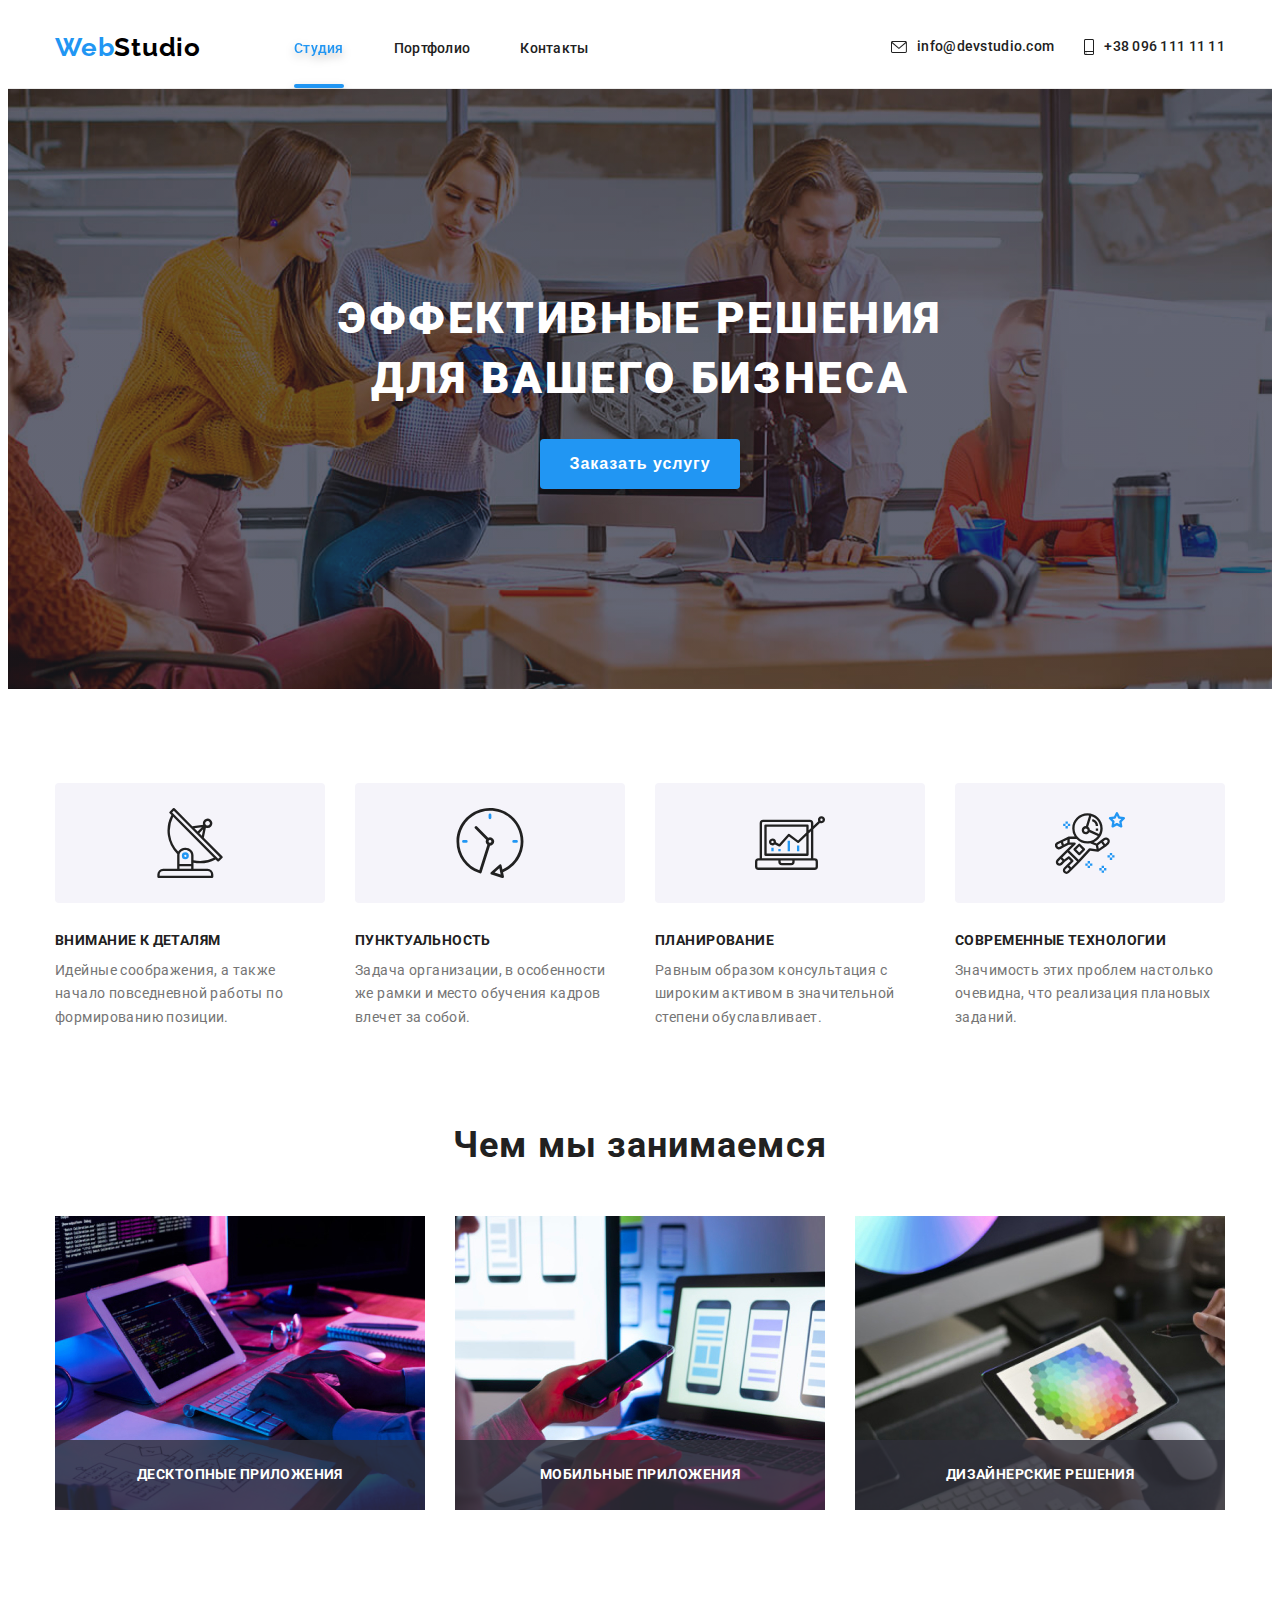
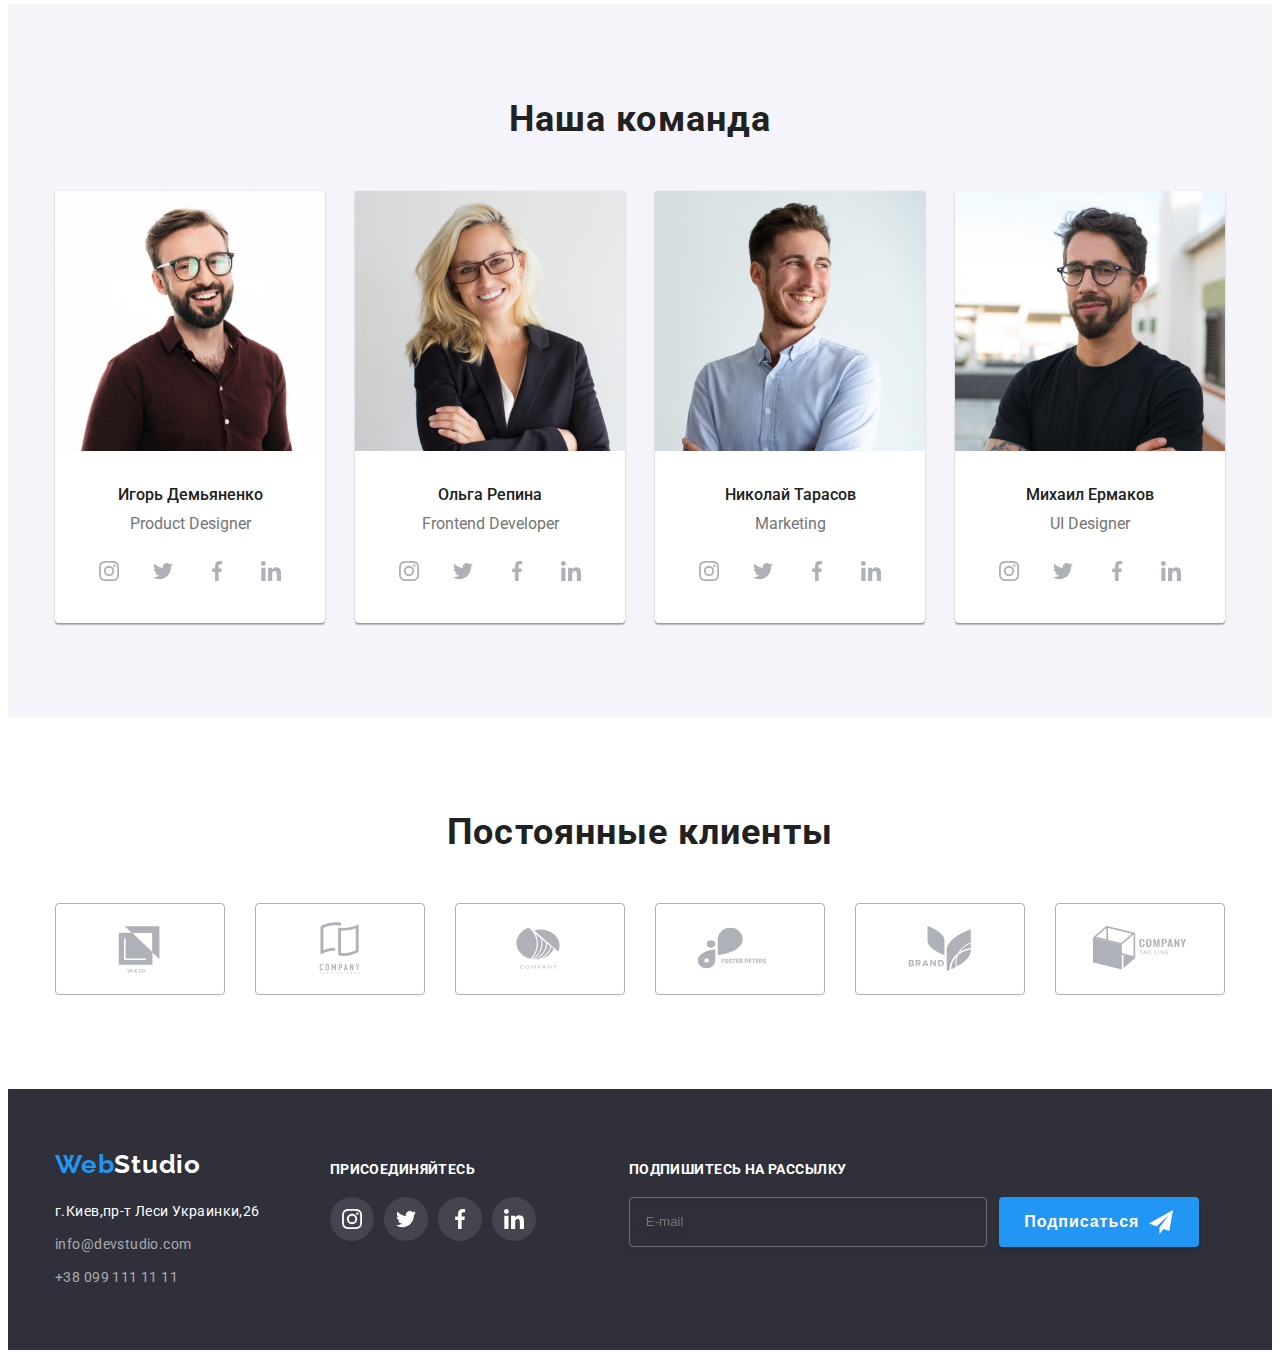
==== commit c4c1cc8a: "scss BEM" ====
--- a/index.html
+++ b/index.html
@@ -20,8 +20,7 @@
       crossorigin="anonymous"
       referrerpolicy="no-referrer"
     />
-    <!-- <link rel="stylesheet" href="./css/styles.css" /> -->
-    <link rel="stylesheet" href="./css/main.min.css">
+    <link rel="stylesheet" href="./css/main.min.css" />
     <style>
       ul {
         list-style-type: none; /* Убираем маркеры */
@@ -35,25 +34,23 @@
     <!-- header -->
     <header class="header">
       <div class="container">
-        <nav class="header-nav">
-          <a href="./index.html" class="header-logo"
-            ><span class="header-logo-first">Web</span>Studio
+        <nav class="nav">
+          <a href="./index.html" class="logo nav__logo"
+            ><span class="logo__first">Web</span>Studio
           </a>
-          <ul class="header-list">
-            <li class="header-item">
-              <a
-                href="./index.html"
-                class="header-item-link header-text + stream"
+          <ul class="menu">
+            <li class="menu__item">
+              <a href="./index.html" class="menu__link header-text + stream"
                 >Студия</a
               >
             </li>
-            <li class="header-item">
-              <a href="./portfolio.html" class="header-item-link header-text"
+            <li class="menu__item">
+              <a href="./portfolio.html" class="menu__link header-text"
                 >Портфолио</a
               >
             </li>
-            <li class="header-item">
-              <a href="" class="header-item-link header-text">Контакты</a>
+            <li class="menu__item">
+              <a href="" class="menu__link header-text">Контакты</a>
             </li>
           </ul>
         </nav>
@@ -88,9 +85,9 @@
     </header>
     <!-- main -->
     <main>
-      <section class="main-box">
+      <section class="main">
         <div class="container">
-          <h1 class="main" title="Эффективные решения для вашего бизнеса">
+          <h1 class="main__box" title="Эффективные решения для вашего бизнеса">
             Эффективные решения для вашего бизнеса
           </h1>
           <button class="main-btn" type="button" data-modal-open>
@@ -396,8 +393,8 @@
       <div class="container">
         <div>
           <div class="div-footer-logo">
-            <a href="./index.html" class="footer-logo"
-              ><span class="footer-logo-first">Web</span>Studio
+            <a href="./index.html" class="logo footer__logo"
+              ><span class="logo__first">Web</span>Studio
             </a>
           </div>
           <address>
@@ -464,7 +461,6 @@
             </li>
           </ul>
         </div>
-      
 
         <div class="mailing-list">
           <h3 class="mailing-title">Подпишитесь на рассылку</h3>
@@ -478,16 +474,15 @@
                 required
               />
             </label>
-            <button type="submit" class="footer-btn">
+            <button type="submit" class="main-btn footer-btn">
               Подписаться
               <svg class="footer-icon" width="24" height="24">
                 <use href="./images/icons.svg#icon-send"></use>
               </svg>
             </button>
-          </form>        
+          </form>
         </div>
       </div>
-    
     </footer>
 
     <div class="backdrop is-hidden" data-modal>
@@ -554,7 +549,7 @@
               placeholder="Введите текст"
             ></textarea>
           </label>
-          <div class="policy-center">
+          <div class="checkbox-center">
             <label class="check-label">
               <input type="checkbox" name="check-box" class="check-box" />
               <svg class="icon-box" width="16" height="15">
@@ -571,7 +566,7 @@
               >
             </label>
           </div>
-          <button type="submit" class="main-btn modal-btn">Отправить</button>
+          <button type="submit" class="main-btn">Отправить</button>
         </form>
       </div>
     </div>
--- a/css/main.min.css
+++ b/css/main.min.css
@@ -1,3 +1,3 @@
-﻿body{font-family:"Roboto",sans-serif;color:#212121;background-color:#fff}html{box-sizing:border-box}*,*::before,*::after{box-sizing:inherit}.header-icon{margin-right:10px;fill:currentColor}.container{width:1200px;margin:0 auto;padding-left:15px;padding-right:15px}p,h1,h2,h3,h4,h5,h6{margin:0}ul{margin:0;padding-left:0}a{color:currentColor}a:focus,button:focus,.modal-input,.modal-text,.footer-input{outline:currentColor}button{cursor:pointer}:root{--main-color: #212121;--header-bottom: #ececec;--highlight-color: #2196f3;--highlight-btn: #188ce8;--mark-color: #ffa500;--header-link-color: #757575;--main-tittle-color: #ffffff;--main-background-color: #2f303a;--description-text-color: #757575;--description-background-color: #f5f4fa;--job-title-color: #757575;--soc-icon-color: #afb1b8;--footer-background-color: #2f303a;--footer-contact-color: #ffffff;--portfolio-speciality-color: #757575;--typical-margin: 30px;--timing-function: cubic-bezier(0.4, 0, 0.2, 1)}.header{border-bottom:1px solid var(--header-bottom);padding-top:24px;padding-bottom:25px}.header .container,.header-nav,.header-list{display:flex;align-items:center}.contacts-header{display:flex;margin-left:auto}.header-logo{font-family:"Raleway",sans-serif;font-style:normal;font-weight:700;font-size:26px;line-height:1.19;letter-spacing:.03em;color:#000;margin-right:93px}.header-logo-first,.footer-logo-first{color:var(--highlight-color)}.header-item:not(:last-child){margin-right:50px}.header-text{font-weight:500;font-size:14px;line-height:1.14;letter-spacing:.02em}.header-item-link{color:var(--main-color);margin-top:4px;position:relative;/*!!!!!!!!!!!!! ЕСЛИ НЕТ - ТО ФИГУРА
+﻿body{font-family:"Roboto",sans-serif;color:#212121;background-color:#fff}html{box-sizing:border-box}*,*::before,*::after{box-sizing:inherit}button{cursor:pointer}p,h1,h2,h3,h4,h5,h6{margin:0}ul{margin:0;padding-left:0}a{color:currentColor}a:focus,button:focus,.modal-input,.modal-text,.footer-input{outline:currentColor}:root{--main-color: #212121;--header-bottom: #ececec;--highlight-color: #2196f3;--highlight-btn: #188ce8;--mark-color: #ffa500;--header-link-color: #757575;--main-tittle-color: #ffffff;--main-background-color: #2f303a;--description-text-color: #757575;--description-background-color: #f5f4fa;--job-title-color: #757575;--soc-icon-color: #afb1b8;--footer-background-color: #2f303a;--footer-contact-color: #ffffff;--portfolio-speciality-color: #757575;--typical-margin: 30px;--timing-function: cubic-bezier(0.4, 0, 0.2, 1)}h2[class=visually-hidden],h1[class=visually-hidden]{position:absolute;white-space:nowrap;width:1px;height:1px;overflow:hidden;border:0;padding:0;clip:rect(0 0 0 0);clip-path:inset(50%);margin:-1px}.container{width:1200px;margin:0 auto;padding-left:15px;padding-right:15px}.main-btn{font-weight:700;font-size:16px;line-height:1.88;text-align:center;letter-spacing:.06em;box-shadow:0px 4px 4px rgba(0,0,0,.15);border-radius:4px;border:0;color:var(--main-tittle-color);background:var(--highlight-color);margin:0 auto;display:block;min-width:200px;height:50px;transition:box-shadow 250ms var(--timing-function),background-color 250ms var(--timing-function)}.main-btn:hover,.main-btn:focus{background-color:var(--highlight-btn);box-shadow:0px 4px 4px rgba(0,0,0,.15);border-radius:4px}.header{border-bottom:1px solid var(--header-bottom);padding-top:24px;padding-bottom:25px}.header-icon{margin-right:10px;fill:currentColor}.header .container,.nav,.menu{display:flex;align-items:center}.contacts-header{display:flex;margin-left:auto}.logo{font-family:"Raleway",sans-serif;font-style:normal;font-weight:700;font-size:26px;line-height:1.19;letter-spacing:.03em}.nav__logo{color:#000;margin-right:93px}.logo__first{color:var(--highlight-color)}.menu__item:not(:last-child){margin-right:50px}.header-text{font-weight:500;font-size:14px;line-height:1.14;letter-spacing:.02em}.menu__link{color:var(--main-color);margin-top:4px;position:relative;/*!!!!!!!!!!!!! ЕСЛИ НЕТ - ТО ФИГУРА
 ПОЗИЦИОНИРУЕТСЯ ОТНОСИТЕЛЬНО ДОКУМЕНТА 
-при position: absolute; !!!!!!!!!!!!!!!*/transition:color 250ms var(--timing-function)}.stream::after{content:"";position:absolute;bottom:-32.5px;display:block;width:100%;height:4px;border-radius:4px;background-color:var(--highlight-color)}.contact-item:not(:first-child){margin-left:30px}.header-link{transition:color 250ms var(--timing-function);display:flex;align-items:center}.header-item-link:hover,.header-item-link:focus,.header-link:hover,.header-link:focus,.contact-e:hover,.contact-e:focus,.contact:hover,.contact:focus{color:var(--highlight-color)}.header-item-link:active,.header-link:active,.contact-e:active,.contact:active{color:var(--mark-color)}.main-box{background:var(--footer-background-color);padding:200px 0;background-image:linear-gradient(rgba(47, 48, 58, 0.4), rgba(47, 48, 58, 0.4)),url(../images/hero_img.jpg);background-repeat:no-repeat;background-position:center;background-size:cover;max-width:1600px;margin:0 auto}.main{font-weight:900;font-size:44px;line-height:1.36;text-align:center;letter-spacing:.06em;text-transform:uppercase;color:var(--main-tittle-color);margin:0 auto;max-width:696px;margin-bottom:30px}.main-btn{font-weight:700;font-size:16px;line-height:1.88;text-align:center;letter-spacing:.06em;box-shadow:0px 4px 4px rgba(0,0,0,.15);border-radius:4px;border:0;color:var(--main-tittle-color);background:var(--highlight-color);margin:0 auto;display:block;min-width:200px;height:50px;transition:box-shadow 250ms var(--timing-function),background-color 250ms var(--timing-function)}.main-btn:hover,.main-btn:focus,.footer-btn:hover,.footer-btn:focus{background-color:var(--highlight-btn);box-shadow:0px 4px 4px rgba(0,0,0,.15);border-radius:4px}h2[class=visually-hidden],h1[class=visually-hidden]{position:absolute;white-space:nowrap;width:1px;height:1px;overflow:hidden;border:0;padding:0;clip:rect(0 0 0 0);clip-path:inset(50%);margin:-1px}.details{padding:94px 0}.description-list{display:flex}.description-pre{display:flex;justify-content:center;align-items:center;width:270px;height:120px;background:var(--description-background-color);border-radius:4px;margin-bottom:30px}.description{font-weight:700;font-size:14px;line-height:1.14;letter-spacing:.03em;text-transform:uppercase;color:var(--main-color);margin-bottom:10px}.description-text{font-size:14px;line-height:1.71;letter-spacing:.03em;color:var(--description-text-color)}.description-li{width:270px;margin-right:var(--typical-margin)}.description-li:last-child{margin-right:0}.team-works{padding-bottom:94px}.team{font-weight:700;font-size:36px;line-height:1.17;text-align:center;letter-spacing:.03em;color:var(--main-color);text-align:center;margin-bottom:50px}.team-list{display:flex}.team-li{position:relative;display:flex}.team-li:not(:last-child){margin-right:var(--typical-margin)}.team-profile{text-transform:uppercase;position:absolute;bottom:0;left:0;width:100%;height:70px;display:flex;align-items:center;justify-content:center;background:rgba(47,48,58,.8);font-weight:700;font-size:14px;line-height:1.14;letter-spacing:.03em;color:var(--main-tittle-color)}.section-team{background:var(--description-background-color);padding:94px 0}.wrap-list{display:flex}.warp-item{width:270px;text-align:center;background:var(--main-tittle-color);box-shadow:0px 1px 3px rgba(0,0,0,.12),0px 1px 1px rgba(0,0,0,.14),0px 2px 1px rgba(0,0,0,.2);border-radius:0px 0px 4px 4px}.warp-item:not(:last-child){margin-right:var(--typical-margin)}.div-warp{padding:30px 0}.name{font-weight:500;font-size:16px;line-height:1.19;color:var(--main-color);margin-bottom:10px}.job-title{font-size:16px;line-height:1.19;color:var(--job-title-color);margin-bottom:16px}.soc-list{display:flex;justify-content:center}.soc-item{margin-left:10px}.soc-item:first-child{margin-left:0}.soc-link{display:flex;justify-content:center;align-items:center;width:44px;height:44px;border-radius:50px;color:var(--soc-icon-color);fill:var(--soc-icon-color);transition:background-color 250ms var(--timing-function),fill 250ms var(--timing-function)}.soc-icon{color:currentColor}.soc-link:hover,.soc-link:focus{background-color:var(--highlight-color);fill:var(--main-tittle-color)}.section-clients{padding:94px 0}.clients{font-size:36px;line-height:1.17;text-align:center;letter-spacing:.03em;margin-bottom:50px}.clients-list{display:flex}.clients-item:not(:last-child){margin-right:var(--typical-margin)}.clients-link{display:flex;justify-content:center;align-items:center;width:170px;height:92px;border:1px solid #afb1b8;border-radius:4px;color:var(--soc-icon-color);fill:var(--soc-icon-color);transition:border 250ms var(--timing-function),fill 250ms var(--timing-function)}.client-icon{color:currentColor}.clients-link:hover,.clients-link:focus{border:1px solid var(--highlight-color);fill:var(--highlight-color)}.footer{background:var(--footer-background-color);padding:60px 0}.footer .container{display:flex}.footer-logo{font-family:"Raleway",sans-serif;font-style:normal;font-weight:700;font-size:26px;line-height:1.19;letter-spacing:.03em;color:var(--footer-contact-color)}.div-footer-logo{margin-bottom:20px}.footer-item:not(:last-child){margin-bottom:9px}.contacts{background:var(--footer-background-color);font-style:normal}.contact{font-weight:400;font-size:14px;line-height:1.71;letter-spacing:.03em;color:var(--footer-contact-color);transition:color 250ms var(--timing-function)}.contact-e{font-weight:400;font-size:14px;line-height:1.71;letter-spacing:.03em;color:rgba(255,255,255,.6);transition:color 250ms var(--timing-function)}.footer-contacts{margin-left:70px;padding-top:12px}.footer-invite{text-transform:uppercase;font-size:14px;line-height:16px;letter-spacing:.03em;color:var(--footer-contact-color);margin-bottom:20px}.footer-soc-list{display:flex}.footer-soc-link{display:flex;justify-content:center;align-items:center;width:44px;height:44px;border-radius:50px;background:rgba(255,255,255,.1);color:var(--footer-contact-color);fill:var(--footer-contact-color);transition:background-color 250ms var(--timing-function)}.footer-soc-link:hover,.footer-soc-link:focus{background-color:var(--highlight-color)}.mailing-list{margin-left:93px;margin-top:12px;display:block}.mailing-title{font-weight:700;font-size:14px;line-height:1.1428571429;letter-spacing:.03em;text-transform:uppercase;color:var(--footer-contact-color);margin-bottom:20px}.mailing{display:flex}.footer-input{width:358px;height:50px;background-color:rgba(0,0,0,0);border:1px solid rgba(255,255,255,.3);filter:drop-shadow(0px 4px 4px rgba(0, 0, 0, 0.15));border-radius:4px;padding-left:16px;color:var(--footer-contact-color);margin-right:12px;transition:border-color 250ms var(--timing-function)}.footer-input:hover,.footer-input:focus{border-color:var(--highlight-color)}.footer-btn{min-width:200px;height:50px;font-weight:700;font-size:16px;line-height:1.88;display:flex;align-items:center;justify-content:center;letter-spacing:.06em;color:var(--main-tittle-color);fill:var(--footer-contact-color);background:var(--highlight-color);box-shadow:0px 4px 4px rgba(0,0,0,.15);border-radius:4px;border:none;transition:box-shadow 250ms var(--timing-function),background-color 250ms var(--timing-function)}.footer-icon{margin-left:10px}.backdrop{position:fixed;top:0;left:0;width:100%;height:100%;background:rgba(0,0,0,.2);opacity:1;transition:opacity 250ms var(--timing-function)}.backdrop.is-hidden{opacity:0;pointer-events:none}.backdrop.is-hidden .modal{transform:translate(-50%, -50%) scale(0.5)}.modal{position:absolute;top:50%;left:50%;transform:translate(-50%, -50%);width:528px;min-height:581px;background:var(--main-tittle-color);box-shadow:0px 1px 3px rgba(0,0,0,.12),0px 1px 1px rgba(0,0,0,.14),0px 2px 1px rgba(0,0,0,.2);border-radius:4px;padding:40px;transition:250ms var(--timing-function)}.modal-close-btn{position:absolute;top:8px;right:8px;display:flex;align-items:center;justify-content:center;width:30px;height:30px;border-radius:50%;background-color:rgba(0,0,0,0);border:1px solid rgba(0,0,0,.1)}.modal-close-btn:hover .modal-icon{fill:var(--highlight-color)}.is-hidden{opacity:0;visibility:hidden;pointer-events:none}.modal-title{font-weight:700;font-size:20px;line-height:1.15;text-align:center;letter-spacing:.03em;margin-bottom:30px}.modal-label{position:relative;display:flex;margin-bottom:28px}.modal-label:focus-within>.modal-input,.modal-label:focus-within>.modal-text,.modal-label:focus-within{fill:var(--highlight-color);border-color:var(--highlight-color)}.modal-span{position:absolute;left:0;top:-18px;font-size:12px;line-height:1.1666666667;letter-spacing:.01em;color:var(--description-text-color)}.modal-input{width:100%;height:40px;border:1px solid rgba(33,33,33,.2);border-radius:4px;background-color:rgba(0,0,0,0);padding-left:42px;transition:border-color 250ms var(--timing-function)}.modal-input:placeholder-shown{background-color:rgba(0,0,0,0)}.modal-input:not(:placeholder-shown):not(:focus):valid{background-color:rgba(108,255,186,.493)}.modal-input:not(:placeholder-shown):not(:focus):invalid{background-color:rgba(255,91,91,.856)}.modal-svg{position:absolute;left:12px;top:50%;transform:translateY(-50%);transition:fill 250ms var(--timing-function)}.modal-text{width:100%;height:120px;border:1px solid rgba(33,33,33,.2);border-radius:4px;resize:none;background-color:rgba(0,0,0,0);padding:12px 16px;transition:border-color 250ms var(--timing-function)}.policy-center{display:flex;justify-content:center}.check-label{font-weight:400;font-size:14px;line-height:1.71;letter-spacing:.03em;color:var(--description-text-color);display:flex;align-items:center;margin-bottom:30px;position:relative}.icon-box{position:absolute;opacity:1;transition:opacity 250ms var(--timing-function),box-shadow 250ms var(--timing-function)}.icon-check{margin-right:7px;opacity:0;transition:opacity 250ms var(--timing-function)}.check-box{position:absolute;width:1px;height:1px;margin:-1px;border:0;padding:0;white-space:nowrap;clip-path:inset(100%);clip:rect(0 0 0 0);overflow:hidden}.check-box:checked+.icon-box{opacity:0}.check-box:checked~.icon-check{opacity:1}.privacy{font-weight:400;font-size:14px;line-height:1.71;letter-spacing:.03em;text-decoration-line:underline;color:var(--highlight-color)}.section-potfolio{padding:94px 0}.portfolio-btn{font-family:"Roboto",sans-serif;font-weight:500;font-size:16px;line-height:1.62;text-align:center;letter-spacing:.03em;color:var(--main-color);box-sizing:border-box;background:var(--description-background-color);border-radius:4px;border:1px solid #eee;height:38px;padding:6px 22px;transition:background-color 250ms var(--timing-function),color 250ms var(--timing-function),box-shadow 250ms var(--timing-function)}.portfolio-btn-item:not(:last-child){margin-right:8px}.portfolio-btn:hover,.portfolio-btn:focus{background-color:var(--highlight-color);color:var(--main-tittle-color);box-shadow:0px 3px 1px rgba(0,0,0,.1),0px 1px 2px rgba(0,0,0,.08),0px 2px 2px rgba(0,0,0,.12);border-radius:4px}.portfolio-btn-list{text-align:center;margin-bottom:50px}ul.portfolio-btn-list li{display:inline-block}.img-portfolio{display:block}.services-list{display:flex;flex-wrap:wrap}.services-item{width:370px;margin-right:30px;margin-bottom:30px}.services-item:nth-child(3n){margin-right:0}.services-item:nth-last-child(-n+3){margin-bottom:0}.services-item:hover .services-item-text,.service-link:focus .services-item-text{transform:translateY(0)}.services-item-wrap{position:relative;overflow:hidden}.services-item-text{position:absolute;top:0;font-size:18px;line-height:1.56;letter-spacing:.03em;color:var(--main-tittle-color);background:rgba(33,150,243,.9);padding:63px 24px;height:100%;transform:translateY(101%);transition:transform 250ms var(--timing-function)}.service-link{display:flex;flex-direction:column;transition:box-shadow 250ms var(--timing-function)}.service-link:hover,.service-link:focus{box-sizing:border-box;background:var(--main-tittle-color);box-shadow:0px 1px 1px rgba(0,0,0,.12),0px 4px 4px rgba(0,0,0,.06),1px 4px 6px rgba(0,0,0,.16)}.div-services{border:1px solid #eee;border-top:none;padding:20px 24px}.review{font-weight:700;font-size:18px;line-height:2;letter-spacing:.06em;color:var(--main-color);margin-bottom:4px}.speciality{font-size:16px;line-height:1.88;letter-spacing:.03em;color:var(--portfolio-speciality-color)}/*# sourceMappingURL=main.min.css.map */+при position: absolute; !!!!!!!!!!!!!!!*/transition:color 250ms var(--timing-function)}.stream{color:var(--highlight-color);filter:drop-shadow(0px 4px 4px rgba(0, 0, 0, 0.25))}.stream::after{content:"";position:absolute;bottom:-32.5px;display:block;width:100%;height:4px;border-radius:4px;background-color:var(--highlight-color)}.contact-item:not(:first-child){margin-left:30px}.header-link{transition:color 250ms var(--timing-function);display:flex;align-items:center}.menu__link:hover,.menu__link:focus,.header-link:hover,.header-link:focus,.contact-e:hover,.contact-e:focus,.contact:hover,.contact:focus{color:var(--highlight-color);filter:drop-shadow(0px 4px 4px rgba(0, 0, 0, 0.25))}.menu__link:active,.header-link:active,.contact-e:active,.contact:active{color:var(--mark-color)}.main{background:var(--footer-background-color);padding:200px 0;background-image:linear-gradient(rgba(47, 48, 58, 0.4), rgba(47, 48, 58, 0.4)),url(../images/hero_img.jpg);background-repeat:no-repeat;background-position:center;background-size:cover;max-width:1600px;margin:0 auto}.main__box{font-weight:900;font-size:44px;line-height:1.36;text-align:center;letter-spacing:.06em;text-transform:uppercase;color:var(--main-tittle-color);margin:0 auto;max-width:696px;margin-bottom:30px}.details{padding:94px 0}.description-list{display:flex}.description-pre{display:flex;justify-content:center;align-items:center;width:270px;height:120px;background:var(--description-background-color);border-radius:4px;margin-bottom:30px}.description{font-weight:700;font-size:14px;line-height:1.14;letter-spacing:.03em;text-transform:uppercase;color:var(--main-color);margin-bottom:10px}.description-text{font-size:14px;line-height:1.71;letter-spacing:.03em;color:var(--description-text-color)}.description-li{width:270px;margin-right:var(--typical-margin)}.description-li:last-child{margin-right:0}.team-works{padding-bottom:94px}.team{font-weight:700;font-size:36px;line-height:1.17;text-align:center;letter-spacing:.03em;color:var(--main-color);text-align:center;margin-bottom:50px}.team-list{display:flex}.team-li{position:relative;display:flex}.team-li:not(:last-child){margin-right:var(--typical-margin)}.team-profile{text-transform:uppercase;position:absolute;bottom:0;left:0;width:100%;height:70px;display:flex;align-items:center;justify-content:center;background:rgba(47,48,58,.8);font-weight:700;font-size:14px;line-height:1.14;letter-spacing:.03em;color:var(--main-tittle-color)}.section-team{background:var(--description-background-color);padding:94px 0}.wrap-list{display:flex}.warp-item{width:270px;text-align:center;background:var(--main-tittle-color);box-shadow:0px 1px 3px rgba(0,0,0,.12),0px 1px 1px rgba(0,0,0,.14),0px 2px 1px rgba(0,0,0,.2);border-radius:0px 0px 4px 4px}.warp-item:not(:last-child){margin-right:var(--typical-margin)}.div-warp{padding:30px 0}.name{font-weight:500;font-size:16px;line-height:1.19;color:var(--main-color);margin-bottom:10px}.job-title{font-size:16px;line-height:1.19;color:var(--job-title-color);margin-bottom:16px}.soc-list{display:flex;justify-content:center}.soc-item{margin-left:10px}.soc-item:first-child{margin-left:0}.soc-link{display:flex;justify-content:center;align-items:center;width:44px;height:44px;border-radius:50px;color:var(--soc-icon-color);fill:var(--soc-icon-color);transition:background-color 250ms var(--timing-function),fill 250ms var(--timing-function)}.soc-link:hover,.soc-link:focus{background-color:var(--highlight-color);fill:var(--main-tittle-color)}.soc-icon{color:currentColor}.section-clients{padding:94px 0}.clients{font-size:36px;line-height:1.17;text-align:center;letter-spacing:.03em;margin-bottom:50px}.clients-list{display:flex}.clients-item:not(:last-child){margin-right:var(--typical-margin)}.clients-link{display:flex;justify-content:center;align-items:center;width:170px;height:92px;border:1px solid #afb1b8;border-radius:4px;color:var(--soc-icon-color);fill:var(--soc-icon-color);transition:border 250ms var(--timing-function),fill 250ms var(--timing-function)}.clients-link:hover,.clients-link:focus{border:1px solid var(--highlight-color);fill:var(--highlight-color);filter:drop-shadow(0px 4px 4px rgba(0, 0, 0, 0.25))}.client-icon{color:currentColor}.footer{background:var(--footer-background-color);padding:60px 0}.footer .container{display:flex}.footer__logo{color:var(--footer-contact-color)}.div-footer-logo{margin-bottom:20px}.footer-item:not(:last-child){margin-bottom:9px}.contacts{background:var(--footer-background-color);font-style:normal}.contact{color:var(--footer-contact-color);font-weight:400;font-size:14px;line-height:1.71;letter-spacing:.03em;transition:color 250ms var(--timing-function)}.contact-e{color:rgba(255,255,255,.6);font-weight:400;font-size:14px;line-height:1.71;letter-spacing:.03em;transition:color 250ms var(--timing-function)}.footer-contacts{margin-left:70px;padding-top:12px}.footer-invite{text-transform:uppercase;font-size:14px;line-height:1.1428571429;letter-spacing:.03em;color:var(--footer-contact-color);margin-bottom:20px}.footer-soc-list{display:flex}.footer-soc-link{display:flex;justify-content:center;align-items:center;width:44px;height:44px;border-radius:50px;background:rgba(255,255,255,.1);color:var(--footer-contact-color);fill:var(--footer-contact-color);transition:background-color 250ms var(--timing-function)}.footer-soc-link:hover,.footer-soc-link:focus{background-color:var(--highlight-color)}.mailing-list{margin-left:93px;margin-top:12px;display:block}.mailing-title{font-weight:700;font-size:14px;line-height:1.1428571429;letter-spacing:.03em;text-transform:uppercase;color:var(--footer-contact-color);margin-bottom:20px}.mailing{display:flex}.footer-input{width:358px;height:50px;background-color:rgba(0,0,0,0);border:1px solid rgba(255,255,255,.3);filter:drop-shadow(0px 4px 4px rgba(0, 0, 0, 0.15));border-radius:4px;padding-left:16px;color:var(--footer-contact-color);margin-right:12px;transition:border-color 250ms var(--timing-function)}.footer-input:hover,.footer-input:focus{border-color:var(--highlight-color)}.footer-btn{display:flex;align-items:center;justify-content:center;fill:var(--footer-contact-color)}.footer-icon{margin-left:10px}.backdrop{position:fixed;top:0;left:0;width:100%;height:100%;background:rgba(0,0,0,.2);opacity:1;transition:opacity 250ms var(--timing-function)}.backdrop.is-hidden{opacity:0;pointer-events:none}.backdrop.is-hidden .modal{transform:translate(-50%, -50%) scale(0.5)}.modal{position:absolute;top:50%;left:50%;transform:translate(-50%, -50%);width:528px;min-height:581px;background:var(--main-tittle-color);box-shadow:0px 1px 3px rgba(0,0,0,.12),0px 1px 1px rgba(0,0,0,.14),0px 2px 1px rgba(0,0,0,.2);border-radius:4px;padding:40px;transition:250ms var(--timing-function)}.modal-close-btn{position:absolute;top:8px;right:8px;display:flex;align-items:center;justify-content:center;width:30px;height:30px;border-radius:50%;background-color:rgba(0,0,0,0);border:1px solid rgba(0,0,0,.1)}.modal-close-btn:hover .modal-icon{fill:var(--highlight-color)}.is-hidden{opacity:0;visibility:hidden;pointer-events:none}.modal-title{font-weight:700;font-size:20px;line-height:1.15;text-align:center;letter-spacing:.03em;margin-bottom:30px}.modal-label{position:relative;display:flex;margin-bottom:28px}.modal-label:focus-within>.modal-input,.modal-label:focus-within>.modal-text,.modal-label:focus-within{fill:var(--highlight-color);border-color:var(--highlight-color)}.modal-span{position:absolute;left:0;top:-18px;font-size:12px;line-height:1.1666666667;letter-spacing:.01em;color:var(--description-text-color)}.modal-input{width:100%;height:40px;border:1px solid rgba(33,33,33,.2);border-radius:4px;background-color:rgba(0,0,0,0);padding-left:42px;transition:border-color 250ms var(--timing-function)}.modal-input:placeholder-shown{background-color:rgba(0,0,0,0)}.modal-input:not(:placeholder-shown):not(:focus):valid{background-color:rgba(108,255,186,.493)}.modal-input:not(:placeholder-shown):not(:focus):invalid{background-color:rgba(255,91,91,.856)}.modal-svg{position:absolute;left:12px;top:50%;transform:translateY(-50%);transition:fill 250ms var(--timing-function)}.modal-text{width:100%;height:120px;border:1px solid rgba(33,33,33,.2);border-radius:4px;resize:none;background-color:rgba(0,0,0,0);padding:12px 16px;transition:border-color 250ms var(--timing-function)}.checkbox-center{display:flex;justify-content:center}.check-label{font-weight:400;font-size:14px;line-height:1.71;letter-spacing:.03em;color:var(--description-text-color);display:flex;align-items:center;margin-bottom:30px;position:relative}.icon-box{position:absolute;opacity:1;transition:opacity 250ms var(--timing-function)}.icon-check{margin-right:7px;opacity:0;transition:opacity 250ms var(--timing-function),box-shadow 250ms var(--timing-function)}.check-box{position:absolute;width:1px;height:1px;margin:-1px;border:0;padding:0;white-space:nowrap;clip-path:inset(100%);clip:rect(0 0 0 0);overflow:hidden}.check-box:checked+.icon-box{opacity:0}.check-box:checked~.icon-check{opacity:1;box-shadow:0px 3px 1px rgba(0,0,0,.1),0px 1px 2px rgba(0,0,0,.08),0px 2px 2px rgba(0,0,0,.12);border-radius:2px}.privacy{font-weight:400;font-size:14px;line-height:1.71;letter-spacing:.03em;text-decoration-line:underline;color:var(--highlight-color)}.portfolio-btn{font-family:"Roboto",sans-serif;font-weight:500;font-size:16px;line-height:1.62;text-align:center;letter-spacing:.03em;color:var(--main-color);box-sizing:border-box;background:var(--description-background-color);border-radius:4px;border:1px solid #eee;height:38px;padding:6px 22px;transition:background-color 250ms var(--timing-function),color 250ms var(--timing-function),box-shadow 250ms var(--timing-function)}.portfolio-btn:hover,.portfolio-btn:focus{background-color:var(--highlight-color);color:var(--main-tittle-color);box-shadow:0px 3px 1px rgba(0,0,0,.1),0px 1px 2px rgba(0,0,0,.08),0px 2px 2px rgba(0,0,0,.12);border-radius:4px}.portfolio-btn-item:not(:last-child){margin-right:8px}.portfolio-btn-list{text-align:center;margin-bottom:50px}ul.portfolio-btn-list li{display:inline-block}.section-potfolio{padding:94px 0}.img-portfolio{display:block}.services-list{display:flex;flex-wrap:wrap}.services-item{width:370px;margin-right:30px;margin-bottom:30px}.services-item:nth-child(3n){margin-right:0}.services-item:nth-last-child(-n+3){margin-bottom:0}.services-item-wrap{position:relative;overflow:hidden}.services-item-text{position:absolute;top:0;font-weight:700;font-size:18px;line-height:1.56;letter-spacing:.03em;color:var(--main-tittle-color);background:rgba(33,150,243,.9);padding:63px 24px;height:100%;transform:translateY(101%);transition:transform 250ms var(--timing-function)}.services-item:hover .services-item-text,.service-link:focus .services-item-text{transform:translateY(0)}.service-link{display:flex;flex-direction:column;transition:box-shadow 250ms var(--timing-function)}.service-link:hover,.service-link:focus{box-sizing:border-box;background:var(--main-tittle-color);box-shadow:0px 1px 1px rgba(0,0,0,.12),0px 4px 4px rgba(0,0,0,.06),1px 4px 6px rgba(0,0,0,.16)}.div-services{border:1px solid #eee;border-top:none;padding:20px 24px}.review{font-weight:700;font-size:18px;line-height:2;letter-spacing:.06em;color:var(--main-color);margin-bottom:4px}.speciality{font-size:16px;line-height:1.88;letter-spacing:.03em;color:var(--portfolio-speciality-color)}/*# sourceMappingURL=main.min.css.map */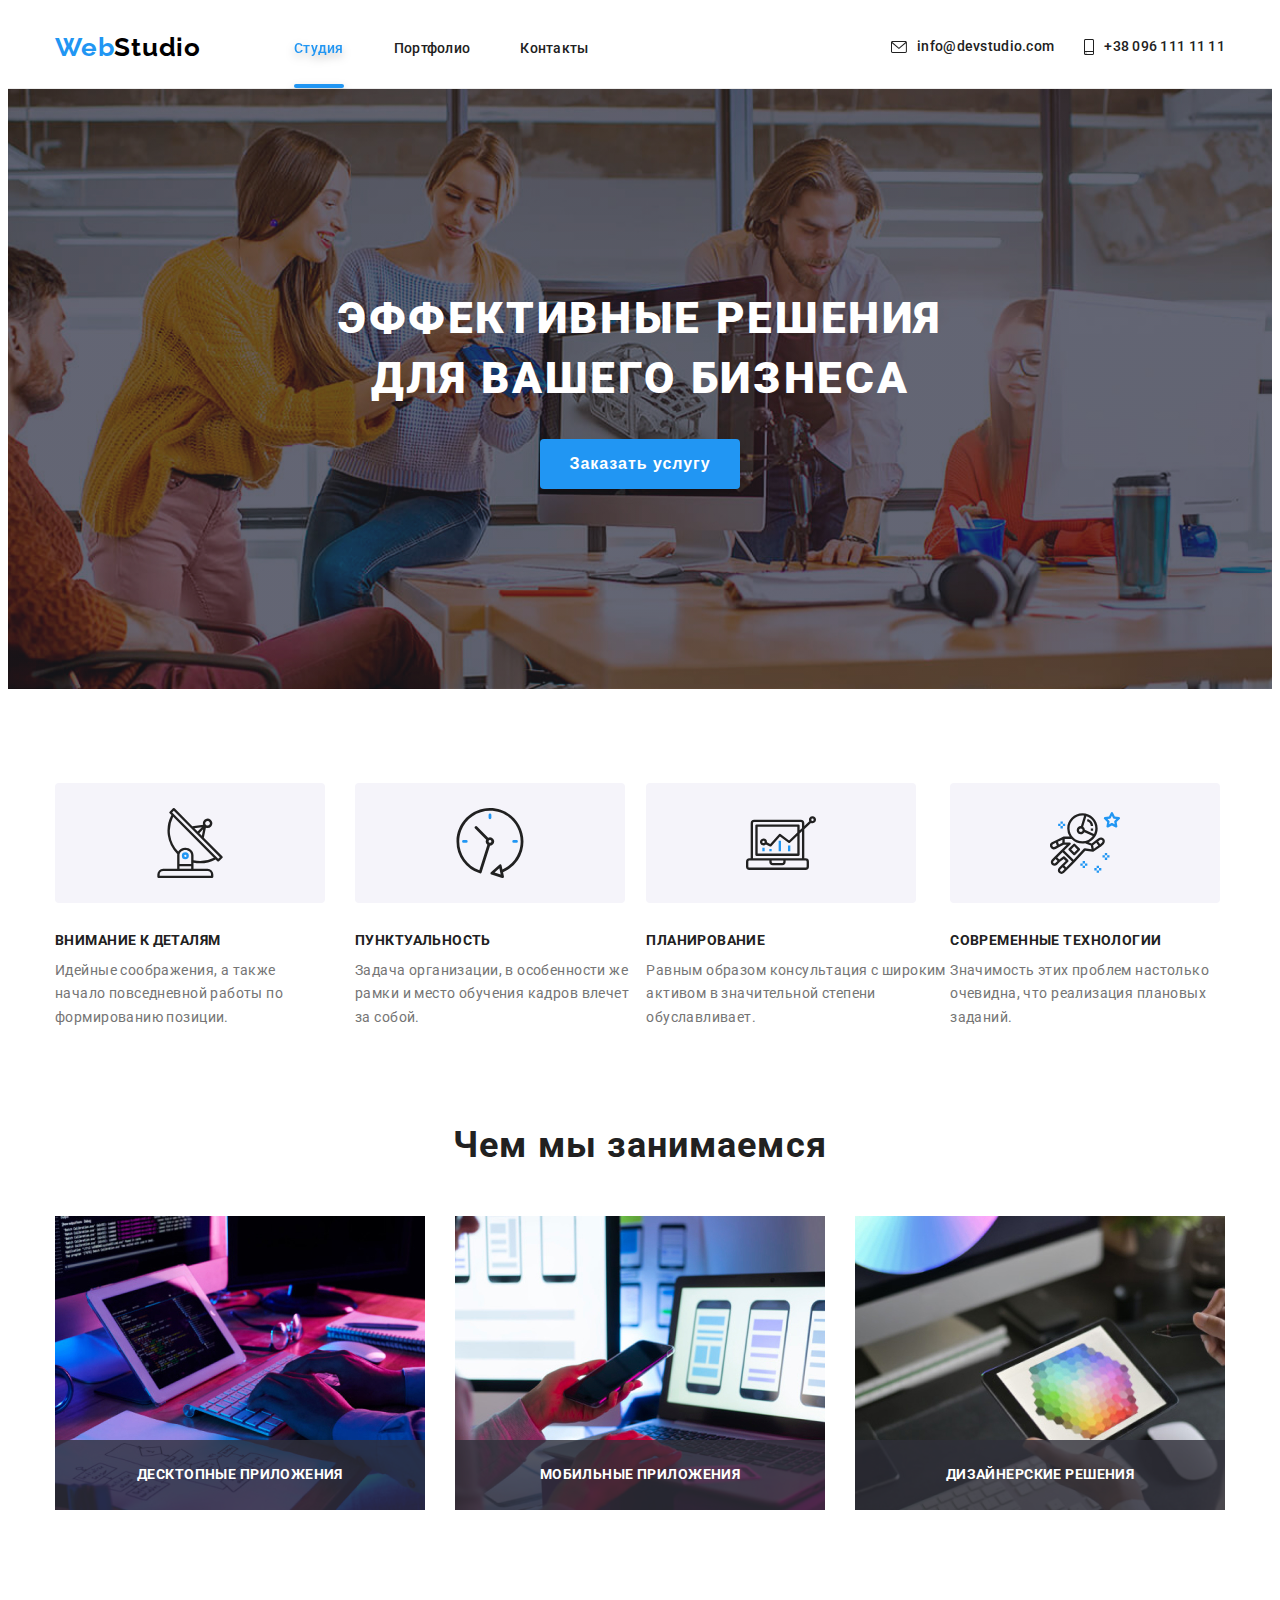
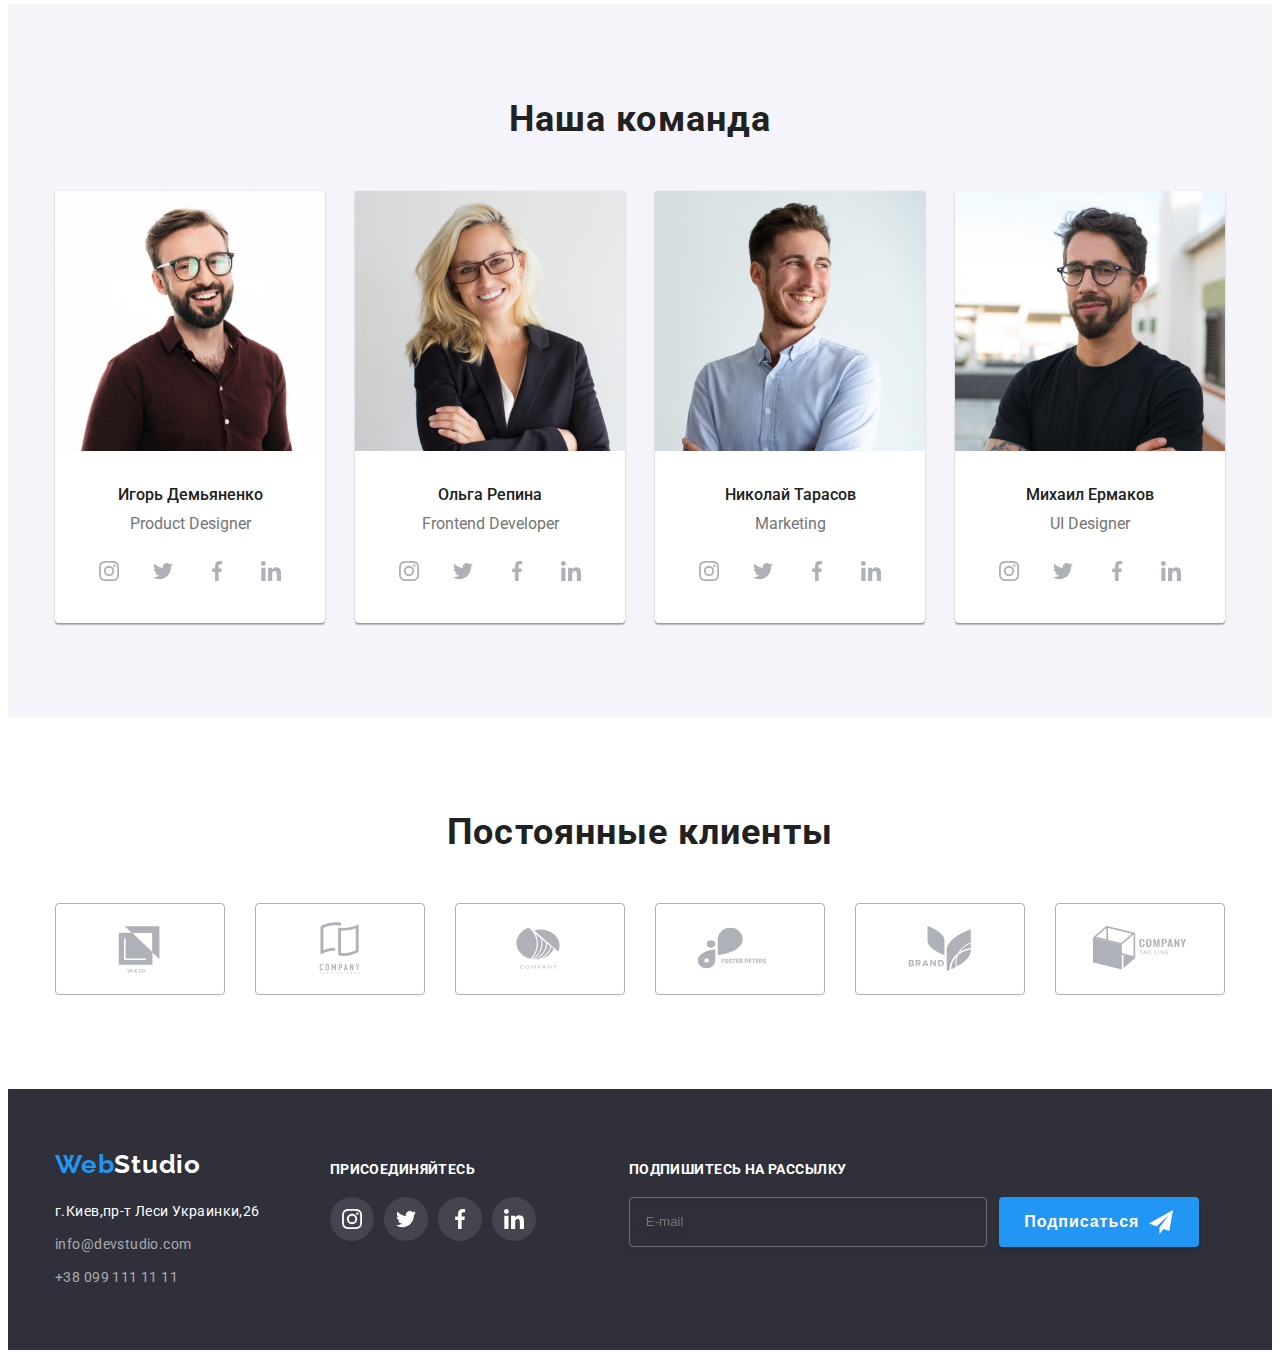
==== commit f1f02d69: "up" ====
--- a/index.html
+++ b/index.html
@@ -40,40 +40,38 @@
           </a>
           <ul class="menu">
             <li class="menu__item">
-              <a href="./index.html" class="menu__link header-text + stream"
+              <a href="./index.html" class="menu__link + menu__link--stream"
                 >Студия</a
               >
             </li>
             <li class="menu__item">
-              <a href="./portfolio.html" class="menu__link header-text"
-                >Портфолио</a
-              >
+              <a href="./portfolio.html" class="menu__link">Портфолио</a>
             </li>
             <li class="menu__item">
-              <a href="" class="menu__link header-text">Контакты</a>
+              <a href="" class="menu__link">Контакты</a>
             </li>
           </ul>
         </nav>
-        <ul class="contacts-header">
-          <li class="contact-item">
+        <ul class="contacts">
+          <li class="contacts__item">
             <a
               href="mailto:info@devstudio.com"
               title="E-mail"
-              class="header-link header-text envelope"
+              class="contacts__link"
             >
-              <svg class="header-icon" width="16" height="12">
+              <svg class="contacts__icon" width="16" height="12">
                 <use href="./images/icons.svg#icon-envelope"></use>
               </svg>
               info@devstudio.com</a
             >
           </li>
-          <li class="contact-item">
+          <li class="contacts__item">
             <a
               href="tel:+380961111111"
               title="Mobile phone"
-              class="header-link header-text smartphone"
+              class="contacts__link"
             >
-              <svg class="header-icon" width="10" height="16">
+              <svg class="contacts__icon" width="10" height="16">
                 <use href="./images/icons.svg#icon-smartphone"></use>
               </svg>
               +38 096 111 11 11</a
@@ -100,51 +98,51 @@
         <div class="container">
           <!-- прячем заголовок от пользователя, Google  видит заголовок -->
           <h2 class="visually-hidden">Характеристики</h2>
-          <ul class="description-list">
-            <li class="description-li">
-              <div class="description-pre">
-                <svg class="description-icon" width="70" height="70">
+          <ul class="description">
+            <li class="description__li">
+              <div class="title__box">
+                <svg class="title__icon" width="70" height="70">
                   <use href="./images/icons.svg#icon-antenna"></use>
                 </svg>
               </div>
-              <h3 class="description">Внимание к деталям</h3>
-              <p class="description-text">
+              <h3 class="title">Внимание к деталям</h3>
+              <p class="title__text">
                 Идейные соображения, а также начало повседневной работы по
                 формированию позиции.
               </p>
             </li>
             <li class="description-li">
-              <div class="description-pre">
-                <svg class="description-icon" width="70" height="70">
+              <div class="title__box">
+                <svg class="title__icon" width="70" height="70">
                   <use href="./images/icons.svg#icon-clock"></use>
                 </svg>
               </div>
-              <h3 class="description">Пунктуальность</h3>
-              <p class="description-text">
+              <h3 class="title">Пунктуальность</h3>
+              <p class="title__text">
                 Задача организации, в особенности же рамки и место обучения
                 кадров влечет за собой.
               </p>
             </li>
             <li class="description-li">
-              <div class="description-pre">
-                <svg class="description-icon" width="70" height="70">
+              <div class="title__box">
+                <svg class="title__icon" width="70" height="70">
                   <use href="./images/icons.svg#icon-diagram"></use>
                 </svg>
               </div>
-              <h3 class="description">Планирование</h3>
-              <p class="description-text">
+              <h3 class="title">Планирование</h3>
+              <p class="title__text">
                 Равным образом консультация с широким активом в значительной
                 степени обуславливает.
               </p>
             </li>
             <li class="description-li last">
-              <div class="description-pre">
-                <svg class="description-icon" width="70" height="70">
+              <div class="title__box">
+                <svg class="title__icon" width="70" height="70">
                   <use href="./images/icons.svg#icon-astronaut"></use>
                 </svg>
               </div>
-              <h3 class="description">Современные технологии</h3>
-              <p class="description-text">
+              <h3 class="title">Современные технологии</h3>
+              <p class="title__text">
                 Значимость этих проблем настолько очевидна, что реализация
                 плановых заданий.
               </p>
@@ -398,7 +396,7 @@
             </a>
           </div>
           <address>
-            <ul class="contacts">
+            <ul class="contacts-footer">
               <li class="footer-item">
                 <a
                   href="https://goo.gl/maps/AGHYp6htn4ZRzc9z8"
--- a/css/main.min.css
+++ b/css/main.min.css
@@ -1,3 +1,3 @@
-﻿body{font-family:"Roboto",sans-serif;color:#212121;background-color:#fff}html{box-sizing:border-box}*,*::before,*::after{box-sizing:inherit}button{cursor:pointer}p,h1,h2,h3,h4,h5,h6{margin:0}ul{margin:0;padding-left:0}a{color:currentColor}a:focus,button:focus,.modal-input,.modal-text,.footer-input{outline:currentColor}:root{--main-color: #212121;--header-bottom: #ececec;--highlight-color: #2196f3;--highlight-btn: #188ce8;--mark-color: #ffa500;--header-link-color: #757575;--main-tittle-color: #ffffff;--main-background-color: #2f303a;--description-text-color: #757575;--description-background-color: #f5f4fa;--job-title-color: #757575;--soc-icon-color: #afb1b8;--footer-background-color: #2f303a;--footer-contact-color: #ffffff;--portfolio-speciality-color: #757575;--typical-margin: 30px;--timing-function: cubic-bezier(0.4, 0, 0.2, 1)}h2[class=visually-hidden],h1[class=visually-hidden]{position:absolute;white-space:nowrap;width:1px;height:1px;overflow:hidden;border:0;padding:0;clip:rect(0 0 0 0);clip-path:inset(50%);margin:-1px}.container{width:1200px;margin:0 auto;padding-left:15px;padding-right:15px}.main-btn{font-weight:700;font-size:16px;line-height:1.88;text-align:center;letter-spacing:.06em;box-shadow:0px 4px 4px rgba(0,0,0,.15);border-radius:4px;border:0;color:var(--main-tittle-color);background:var(--highlight-color);margin:0 auto;display:block;min-width:200px;height:50px;transition:box-shadow 250ms var(--timing-function),background-color 250ms var(--timing-function)}.main-btn:hover,.main-btn:focus{background-color:var(--highlight-btn);box-shadow:0px 4px 4px rgba(0,0,0,.15);border-radius:4px}.header{border-bottom:1px solid var(--header-bottom);padding-top:24px;padding-bottom:25px}.header-icon{margin-right:10px;fill:currentColor}.header .container,.nav,.menu{display:flex;align-items:center}.contacts-header{display:flex;margin-left:auto}.logo{font-family:"Raleway",sans-serif;font-style:normal;font-weight:700;font-size:26px;line-height:1.19;letter-spacing:.03em}.nav__logo{color:#000;margin-right:93px}.logo__first{color:var(--highlight-color)}.menu__item:not(:last-child){margin-right:50px}.header-text{font-weight:500;font-size:14px;line-height:1.14;letter-spacing:.02em}.menu__link{color:var(--main-color);margin-top:4px;position:relative;/*!!!!!!!!!!!!! ЕСЛИ НЕТ - ТО ФИГУРА
+﻿body{font-family:"Roboto",sans-serif;color:#212121;background-color:#fff}html{box-sizing:border-box}*,*::before,*::after{box-sizing:inherit}button{cursor:pointer}p,h1,h2,h3,h4,h5,h6{margin:0}ul{margin:0;padding-left:0}a{color:currentColor}a:focus,button:focus,.modal-input,.modal-text,.footer-input{outline:currentColor}:root{--main-color: #212121;--header-bottom: #ececec;--highlight-color: #2196f3;--highlight-btn: #188ce8;--mark-color: #ffa500;--header-link-color: #757575;--main-tittle-color: #ffffff;--main-background-color: #2f303a;--description-text-color: #757575;--description-background-color: #f5f4fa;--job-title-color: #757575;--soc-icon-color: #afb1b8;--footer-background-color: #2f303a;--footer-contact-color: #ffffff;--portfolio-speciality-color: #757575;--typical-margin: 30px;--timing-function: cubic-bezier(0.4, 0, 0.2, 1)}h2[class=visually-hidden],h1[class=visually-hidden]{position:absolute;white-space:nowrap;width:1px;height:1px;overflow:hidden;border:0;padding:0;clip:rect(0 0 0 0);clip-path:inset(50%);margin:-1px}.container{width:1200px;margin:0 auto;padding-left:15px;padding-right:15px}.main-btn{font-weight:700;font-size:16px;line-height:1.88;text-align:center;letter-spacing:.06em;box-shadow:0px 4px 4px rgba(0,0,0,.15);border-radius:4px;border:0;color:var(--main-tittle-color);background:var(--highlight-color);margin:0 auto;display:block;min-width:200px;height:50px;transition:box-shadow 250ms var(--timing-function),background-color 250ms var(--timing-function)}.main-btn:hover,.main-btn:focus{background-color:var(--highlight-btn);box-shadow:0px 4px 4px rgba(0,0,0,.15);border-radius:4px}.header{border-bottom:1px solid var(--header-bottom);padding-top:24px;padding-bottom:25px}.header .container,.nav,.menu{display:flex;align-items:center}.logo{font-family:"Raleway",sans-serif;font-style:normal;font-weight:700;font-size:26px;line-height:1.19;letter-spacing:.03em}.nav__logo{color:#000;margin-right:93px}.logo__first{color:var(--highlight-color)}.menu__item:not(:last-child){margin-right:50px}.menu__link{color:var(--main-color);margin-top:4px;position:relative;/*!!!!!!!!!!!!! ЕСЛИ НЕТ - ТО ФИГУРА
 ПОЗИЦИОНИРУЕТСЯ ОТНОСИТЕЛЬНО ДОКУМЕНТА 
-при position: absolute; !!!!!!!!!!!!!!!*/transition:color 250ms var(--timing-function)}.stream{color:var(--highlight-color);filter:drop-shadow(0px 4px 4px rgba(0, 0, 0, 0.25))}.stream::after{content:"";position:absolute;bottom:-32.5px;display:block;width:100%;height:4px;border-radius:4px;background-color:var(--highlight-color)}.contact-item:not(:first-child){margin-left:30px}.header-link{transition:color 250ms var(--timing-function);display:flex;align-items:center}.menu__link:hover,.menu__link:focus,.header-link:hover,.header-link:focus,.contact-e:hover,.contact-e:focus,.contact:hover,.contact:focus{color:var(--highlight-color);filter:drop-shadow(0px 4px 4px rgba(0, 0, 0, 0.25))}.menu__link:active,.header-link:active,.contact-e:active,.contact:active{color:var(--mark-color)}.main{background:var(--footer-background-color);padding:200px 0;background-image:linear-gradient(rgba(47, 48, 58, 0.4), rgba(47, 48, 58, 0.4)),url(../images/hero_img.jpg);background-repeat:no-repeat;background-position:center;background-size:cover;max-width:1600px;margin:0 auto}.main__box{font-weight:900;font-size:44px;line-height:1.36;text-align:center;letter-spacing:.06em;text-transform:uppercase;color:var(--main-tittle-color);margin:0 auto;max-width:696px;margin-bottom:30px}.details{padding:94px 0}.description-list{display:flex}.description-pre{display:flex;justify-content:center;align-items:center;width:270px;height:120px;background:var(--description-background-color);border-radius:4px;margin-bottom:30px}.description{font-weight:700;font-size:14px;line-height:1.14;letter-spacing:.03em;text-transform:uppercase;color:var(--main-color);margin-bottom:10px}.description-text{font-size:14px;line-height:1.71;letter-spacing:.03em;color:var(--description-text-color)}.description-li{width:270px;margin-right:var(--typical-margin)}.description-li:last-child{margin-right:0}.team-works{padding-bottom:94px}.team{font-weight:700;font-size:36px;line-height:1.17;text-align:center;letter-spacing:.03em;color:var(--main-color);text-align:center;margin-bottom:50px}.team-list{display:flex}.team-li{position:relative;display:flex}.team-li:not(:last-child){margin-right:var(--typical-margin)}.team-profile{text-transform:uppercase;position:absolute;bottom:0;left:0;width:100%;height:70px;display:flex;align-items:center;justify-content:center;background:rgba(47,48,58,.8);font-weight:700;font-size:14px;line-height:1.14;letter-spacing:.03em;color:var(--main-tittle-color)}.section-team{background:var(--description-background-color);padding:94px 0}.wrap-list{display:flex}.warp-item{width:270px;text-align:center;background:var(--main-tittle-color);box-shadow:0px 1px 3px rgba(0,0,0,.12),0px 1px 1px rgba(0,0,0,.14),0px 2px 1px rgba(0,0,0,.2);border-radius:0px 0px 4px 4px}.warp-item:not(:last-child){margin-right:var(--typical-margin)}.div-warp{padding:30px 0}.name{font-weight:500;font-size:16px;line-height:1.19;color:var(--main-color);margin-bottom:10px}.job-title{font-size:16px;line-height:1.19;color:var(--job-title-color);margin-bottom:16px}.soc-list{display:flex;justify-content:center}.soc-item{margin-left:10px}.soc-item:first-child{margin-left:0}.soc-link{display:flex;justify-content:center;align-items:center;width:44px;height:44px;border-radius:50px;color:var(--soc-icon-color);fill:var(--soc-icon-color);transition:background-color 250ms var(--timing-function),fill 250ms var(--timing-function)}.soc-link:hover,.soc-link:focus{background-color:var(--highlight-color);fill:var(--main-tittle-color)}.soc-icon{color:currentColor}.section-clients{padding:94px 0}.clients{font-size:36px;line-height:1.17;text-align:center;letter-spacing:.03em;margin-bottom:50px}.clients-list{display:flex}.clients-item:not(:last-child){margin-right:var(--typical-margin)}.clients-link{display:flex;justify-content:center;align-items:center;width:170px;height:92px;border:1px solid #afb1b8;border-radius:4px;color:var(--soc-icon-color);fill:var(--soc-icon-color);transition:border 250ms var(--timing-function),fill 250ms var(--timing-function)}.clients-link:hover,.clients-link:focus{border:1px solid var(--highlight-color);fill:var(--highlight-color);filter:drop-shadow(0px 4px 4px rgba(0, 0, 0, 0.25))}.client-icon{color:currentColor}.footer{background:var(--footer-background-color);padding:60px 0}.footer .container{display:flex}.footer__logo{color:var(--footer-contact-color)}.div-footer-logo{margin-bottom:20px}.footer-item:not(:last-child){margin-bottom:9px}.contacts{background:var(--footer-background-color);font-style:normal}.contact{color:var(--footer-contact-color);font-weight:400;font-size:14px;line-height:1.71;letter-spacing:.03em;transition:color 250ms var(--timing-function)}.contact-e{color:rgba(255,255,255,.6);font-weight:400;font-size:14px;line-height:1.71;letter-spacing:.03em;transition:color 250ms var(--timing-function)}.footer-contacts{margin-left:70px;padding-top:12px}.footer-invite{text-transform:uppercase;font-size:14px;line-height:1.1428571429;letter-spacing:.03em;color:var(--footer-contact-color);margin-bottom:20px}.footer-soc-list{display:flex}.footer-soc-link{display:flex;justify-content:center;align-items:center;width:44px;height:44px;border-radius:50px;background:rgba(255,255,255,.1);color:var(--footer-contact-color);fill:var(--footer-contact-color);transition:background-color 250ms var(--timing-function)}.footer-soc-link:hover,.footer-soc-link:focus{background-color:var(--highlight-color)}.mailing-list{margin-left:93px;margin-top:12px;display:block}.mailing-title{font-weight:700;font-size:14px;line-height:1.1428571429;letter-spacing:.03em;text-transform:uppercase;color:var(--footer-contact-color);margin-bottom:20px}.mailing{display:flex}.footer-input{width:358px;height:50px;background-color:rgba(0,0,0,0);border:1px solid rgba(255,255,255,.3);filter:drop-shadow(0px 4px 4px rgba(0, 0, 0, 0.15));border-radius:4px;padding-left:16px;color:var(--footer-contact-color);margin-right:12px;transition:border-color 250ms var(--timing-function)}.footer-input:hover,.footer-input:focus{border-color:var(--highlight-color)}.footer-btn{display:flex;align-items:center;justify-content:center;fill:var(--footer-contact-color)}.footer-icon{margin-left:10px}.backdrop{position:fixed;top:0;left:0;width:100%;height:100%;background:rgba(0,0,0,.2);opacity:1;transition:opacity 250ms var(--timing-function)}.backdrop.is-hidden{opacity:0;pointer-events:none}.backdrop.is-hidden .modal{transform:translate(-50%, -50%) scale(0.5)}.modal{position:absolute;top:50%;left:50%;transform:translate(-50%, -50%);width:528px;min-height:581px;background:var(--main-tittle-color);box-shadow:0px 1px 3px rgba(0,0,0,.12),0px 1px 1px rgba(0,0,0,.14),0px 2px 1px rgba(0,0,0,.2);border-radius:4px;padding:40px;transition:250ms var(--timing-function)}.modal-close-btn{position:absolute;top:8px;right:8px;display:flex;align-items:center;justify-content:center;width:30px;height:30px;border-radius:50%;background-color:rgba(0,0,0,0);border:1px solid rgba(0,0,0,.1)}.modal-close-btn:hover .modal-icon{fill:var(--highlight-color)}.is-hidden{opacity:0;visibility:hidden;pointer-events:none}.modal-title{font-weight:700;font-size:20px;line-height:1.15;text-align:center;letter-spacing:.03em;margin-bottom:30px}.modal-label{position:relative;display:flex;margin-bottom:28px}.modal-label:focus-within>.modal-input,.modal-label:focus-within>.modal-text,.modal-label:focus-within{fill:var(--highlight-color);border-color:var(--highlight-color)}.modal-span{position:absolute;left:0;top:-18px;font-size:12px;line-height:1.1666666667;letter-spacing:.01em;color:var(--description-text-color)}.modal-input{width:100%;height:40px;border:1px solid rgba(33,33,33,.2);border-radius:4px;background-color:rgba(0,0,0,0);padding-left:42px;transition:border-color 250ms var(--timing-function)}.modal-input:placeholder-shown{background-color:rgba(0,0,0,0)}.modal-input:not(:placeholder-shown):not(:focus):valid{background-color:rgba(108,255,186,.493)}.modal-input:not(:placeholder-shown):not(:focus):invalid{background-color:rgba(255,91,91,.856)}.modal-svg{position:absolute;left:12px;top:50%;transform:translateY(-50%);transition:fill 250ms var(--timing-function)}.modal-text{width:100%;height:120px;border:1px solid rgba(33,33,33,.2);border-radius:4px;resize:none;background-color:rgba(0,0,0,0);padding:12px 16px;transition:border-color 250ms var(--timing-function)}.checkbox-center{display:flex;justify-content:center}.check-label{font-weight:400;font-size:14px;line-height:1.71;letter-spacing:.03em;color:var(--description-text-color);display:flex;align-items:center;margin-bottom:30px;position:relative}.icon-box{position:absolute;opacity:1;transition:opacity 250ms var(--timing-function)}.icon-check{margin-right:7px;opacity:0;transition:opacity 250ms var(--timing-function),box-shadow 250ms var(--timing-function)}.check-box{position:absolute;width:1px;height:1px;margin:-1px;border:0;padding:0;white-space:nowrap;clip-path:inset(100%);clip:rect(0 0 0 0);overflow:hidden}.check-box:checked+.icon-box{opacity:0}.check-box:checked~.icon-check{opacity:1;box-shadow:0px 3px 1px rgba(0,0,0,.1),0px 1px 2px rgba(0,0,0,.08),0px 2px 2px rgba(0,0,0,.12);border-radius:2px}.privacy{font-weight:400;font-size:14px;line-height:1.71;letter-spacing:.03em;text-decoration-line:underline;color:var(--highlight-color)}.portfolio-btn{font-family:"Roboto",sans-serif;font-weight:500;font-size:16px;line-height:1.62;text-align:center;letter-spacing:.03em;color:var(--main-color);box-sizing:border-box;background:var(--description-background-color);border-radius:4px;border:1px solid #eee;height:38px;padding:6px 22px;transition:background-color 250ms var(--timing-function),color 250ms var(--timing-function),box-shadow 250ms var(--timing-function)}.portfolio-btn:hover,.portfolio-btn:focus{background-color:var(--highlight-color);color:var(--main-tittle-color);box-shadow:0px 3px 1px rgba(0,0,0,.1),0px 1px 2px rgba(0,0,0,.08),0px 2px 2px rgba(0,0,0,.12);border-radius:4px}.portfolio-btn-item:not(:last-child){margin-right:8px}.portfolio-btn-list{text-align:center;margin-bottom:50px}ul.portfolio-btn-list li{display:inline-block}.section-potfolio{padding:94px 0}.img-portfolio{display:block}.services-list{display:flex;flex-wrap:wrap}.services-item{width:370px;margin-right:30px;margin-bottom:30px}.services-item:nth-child(3n){margin-right:0}.services-item:nth-last-child(-n+3){margin-bottom:0}.services-item-wrap{position:relative;overflow:hidden}.services-item-text{position:absolute;top:0;font-weight:700;font-size:18px;line-height:1.56;letter-spacing:.03em;color:var(--main-tittle-color);background:rgba(33,150,243,.9);padding:63px 24px;height:100%;transform:translateY(101%);transition:transform 250ms var(--timing-function)}.services-item:hover .services-item-text,.service-link:focus .services-item-text{transform:translateY(0)}.service-link{display:flex;flex-direction:column;transition:box-shadow 250ms var(--timing-function)}.service-link:hover,.service-link:focus{box-sizing:border-box;background:var(--main-tittle-color);box-shadow:0px 1px 1px rgba(0,0,0,.12),0px 4px 4px rgba(0,0,0,.06),1px 4px 6px rgba(0,0,0,.16)}.div-services{border:1px solid #eee;border-top:none;padding:20px 24px}.review{font-weight:700;font-size:18px;line-height:2;letter-spacing:.06em;color:var(--main-color);margin-bottom:4px}.speciality{font-size:16px;line-height:1.88;letter-spacing:.03em;color:var(--portfolio-speciality-color)}/*# sourceMappingURL=main.min.css.map */+при position: absolute; !!!!!!!!!!!!!!!*/transition:color 250ms var(--timing-function),filter 250ms var(--timing-function);font-weight:500;font-size:14px;line-height:1.14;letter-spacing:.02em}.menu__link--stream{color:var(--highlight-color);filter:drop-shadow(0px 4px 4px rgba(0, 0, 0, 0.25))}.menu__link--stream::after{content:"";position:absolute;bottom:-32.5px;display:block;width:100%;height:4px;border-radius:4px;background-color:var(--highlight-color)}.contacts{display:flex;margin-left:auto}.contacts__item:not(:first-child){margin-left:30px}.contacts__link{display:flex;align-items:center;font-weight:500;font-size:14px;line-height:1.14;letter-spacing:.02em;transition:color 250ms var(--timing-function),filter 250ms var(--timing-function)}.contacts__icon{margin-right:10px;fill:currentColor}.menu__link:hover,.menu__link:focus,.contacts__link:hover,.contacts__link:focus,.contact-e:hover,.contact-e:focus,.contact:hover,.contact:focus{color:var(--highlight-color);filter:drop-shadow(0px 4px 4px rgba(0, 0, 0, 0.25))}.menu__link:active,.contacts__link:active,.contact-e:active,.contact:active{color:var(--mark-color)}.main{background:var(--footer-background-color);padding:200px 0;background-image:linear-gradient(rgba(47, 48, 58, 0.4), rgba(47, 48, 58, 0.4)),url(../images/hero_img.jpg);background-repeat:no-repeat;background-position:center;background-size:cover;max-width:1600px;margin:0 auto}.main__box{font-weight:900;font-size:44px;line-height:1.36;text-align:center;letter-spacing:.06em;text-transform:uppercase;color:var(--main-tittle-color);margin:0 auto;max-width:696px;margin-bottom:30px}.details{padding:94px 0}.description{display:flex}.description__li{width:270px;margin-right:var(--typical-margin)}.description__li:last-child{margin-right:0}.title{font-weight:700;font-size:14px;line-height:1.14;letter-spacing:.03em;text-transform:uppercase;color:var(--main-color);margin-bottom:10px}.title__box{display:flex;justify-content:center;align-items:center;width:270px;height:120px;background:var(--description-background-color);border-radius:4px;margin-bottom:30px}.title__text{font-size:14px;line-height:1.71;letter-spacing:.03em;color:var(--description-text-color)}.team-works{padding-bottom:94px}.team{font-weight:700;font-size:36px;line-height:1.17;text-align:center;letter-spacing:.03em;color:var(--main-color);text-align:center;margin-bottom:50px}.team-list{display:flex}.team-li{position:relative;display:flex}.team-li:not(:last-child){margin-right:var(--typical-margin)}.team-profile{text-transform:uppercase;position:absolute;bottom:0;left:0;width:100%;height:70px;display:flex;align-items:center;justify-content:center;background:rgba(47,48,58,.8);font-weight:700;font-size:14px;line-height:1.14;letter-spacing:.03em;color:var(--main-tittle-color)}.section-team{background:var(--description-background-color);padding:94px 0}.wrap-list{display:flex}.warp-item{width:270px;text-align:center;background:var(--main-tittle-color);box-shadow:0px 1px 3px rgba(0,0,0,.12),0px 1px 1px rgba(0,0,0,.14),0px 2px 1px rgba(0,0,0,.2);border-radius:0px 0px 4px 4px}.warp-item:not(:last-child){margin-right:var(--typical-margin)}.div-warp{padding:30px 0}.name{font-weight:500;font-size:16px;line-height:1.19;color:var(--main-color);margin-bottom:10px}.job-title{font-size:16px;line-height:1.19;color:var(--job-title-color);margin-bottom:16px}.soc-list{display:flex;justify-content:center}.soc-item{margin-left:10px}.soc-item:first-child{margin-left:0}.soc-link{display:flex;justify-content:center;align-items:center;width:44px;height:44px;border-radius:50px;color:var(--soc-icon-color);fill:var(--soc-icon-color);transition:background-color 250ms var(--timing-function),fill 250ms var(--timing-function)}.soc-link:hover,.soc-link:focus{background-color:var(--highlight-color);fill:var(--main-tittle-color)}.soc-icon{color:currentColor}.section-clients{padding:94px 0}.clients{font-size:36px;line-height:1.17;text-align:center;letter-spacing:.03em;margin-bottom:50px}.clients-list{display:flex}.clients-item:not(:last-child){margin-right:var(--typical-margin)}.clients-link{display:flex;justify-content:center;align-items:center;width:170px;height:92px;border:1px solid #afb1b8;border-radius:4px;color:var(--soc-icon-color);fill:var(--soc-icon-color);transition:border 250ms var(--timing-function),fill 250ms var(--timing-function),filter 250ms var(--timing-function)}.clients-link:hover,.clients-link:focus{border:1px solid var(--highlight-color);fill:var(--highlight-color);filter:drop-shadow(0px 4px 4px rgba(0, 0, 0, 0.25))}.client-icon{color:currentColor}.footer{background:var(--footer-background-color);padding:60px 0}.footer .container{display:flex}.footer__logo{color:var(--footer-contact-color)}.div-footer-logo{margin-bottom:20px}.footer-item:not(:last-child){margin-bottom:9px}.contacts-footer{background:var(--footer-background-color);font-style:normal}.contact{color:var(--footer-contact-color);font-weight:400;font-size:14px;line-height:1.71;letter-spacing:.03em;transition:color 250ms var(--timing-function)}.contact-e{color:rgba(255,255,255,.6);font-weight:400;font-size:14px;line-height:1.71;letter-spacing:.03em;transition:color 250ms var(--timing-function)}.footer-contacts{margin-left:70px;padding-top:12px}.footer-invite{text-transform:uppercase;font-size:14px;line-height:1.1428571429;letter-spacing:.03em;color:var(--footer-contact-color);margin-bottom:20px}.footer-soc-list{display:flex}.footer-soc-link{display:flex;justify-content:center;align-items:center;width:44px;height:44px;border-radius:50px;background:rgba(255,255,255,.1);color:var(--footer-contact-color);fill:var(--footer-contact-color);transition:background-color 250ms var(--timing-function)}.footer-soc-link:hover,.footer-soc-link:focus{background-color:var(--highlight-color)}.mailing-list{margin-left:93px;margin-top:12px;display:block}.mailing-title{font-weight:700;font-size:14px;line-height:1.1428571429;letter-spacing:.03em;text-transform:uppercase;color:var(--footer-contact-color);margin-bottom:20px}.mailing{display:flex}.footer-input{width:358px;height:50px;background-color:rgba(0,0,0,0);border:1px solid rgba(255,255,255,.3);filter:drop-shadow(0px 4px 4px rgba(0, 0, 0, 0.15));border-radius:4px;padding-left:16px;color:var(--footer-contact-color);margin-right:12px;transition:border-color 250ms var(--timing-function)}.footer-input:hover,.footer-input:focus{border-color:var(--highlight-color)}.footer-btn{display:flex;align-items:center;justify-content:center;fill:var(--footer-contact-color)}.footer-icon{margin-left:10px}.backdrop{position:fixed;top:0;left:0;width:100%;height:100%;background:rgba(0,0,0,.2);opacity:1;transition:opacity 250ms var(--timing-function)}.backdrop.is-hidden{opacity:0;pointer-events:none}.backdrop.is-hidden .modal{transform:translate(-50%, -50%) scale(0.5)}.modal{position:absolute;top:50%;left:50%;transform:translate(-50%, -50%);width:528px;min-height:581px;background:var(--main-tittle-color);box-shadow:0px 1px 3px rgba(0,0,0,.12),0px 1px 1px rgba(0,0,0,.14),0px 2px 1px rgba(0,0,0,.2);border-radius:4px;padding:40px;transition:250ms var(--timing-function)}.modal-close-btn{position:absolute;top:8px;right:8px;display:flex;align-items:center;justify-content:center;width:30px;height:30px;border-radius:50%;background-color:rgba(0,0,0,0);border:1px solid rgba(0,0,0,.1)}.modal-close-btn:hover .modal-icon{fill:var(--highlight-color)}.is-hidden{opacity:0;visibility:hidden;pointer-events:none}.modal-title{font-weight:700;font-size:20px;line-height:1.15;text-align:center;letter-spacing:.03em;margin-bottom:30px}.modal-label{position:relative;display:flex;margin-bottom:28px}.modal-label:focus-within>.modal-input,.modal-label:focus-within>.modal-text,.modal-label:focus-within{fill:var(--highlight-color);border-color:var(--highlight-color)}.modal-span{position:absolute;left:0;top:-18px;font-size:12px;line-height:1.1666666667;letter-spacing:.01em;color:var(--description-text-color)}.modal-input{width:100%;height:40px;border:1px solid rgba(33,33,33,.2);border-radius:4px;background-color:rgba(0,0,0,0);padding-left:42px;transition:border-color 250ms var(--timing-function)}.modal-input:placeholder-shown{background-color:rgba(0,0,0,0)}.modal-input:not(:placeholder-shown):not(:focus):valid{background-color:rgba(108,255,186,.493)}.modal-input:not(:placeholder-shown):not(:focus):invalid{background-color:rgba(255,91,91,.856)}.modal-svg{position:absolute;left:12px;top:50%;transform:translateY(-50%);transition:fill 250ms var(--timing-function)}.modal-text{width:100%;height:120px;border:1px solid rgba(33,33,33,.2);border-radius:4px;resize:none;background-color:rgba(0,0,0,0);padding:12px 16px;transition:border-color 250ms var(--timing-function)}.checkbox-center{display:flex;justify-content:center}.check-label{font-weight:400;font-size:14px;line-height:1.71;letter-spacing:.03em;color:var(--description-text-color);display:flex;align-items:center;margin-bottom:30px;position:relative}.icon-box{position:absolute;opacity:1;transition:opacity 250ms var(--timing-function)}.icon-check{margin-right:7px;opacity:0;transition:opacity 250ms var(--timing-function),box-shadow 250ms var(--timing-function)}.check-box{position:absolute;width:1px;height:1px;margin:-1px;border:0;padding:0;white-space:nowrap;clip-path:inset(100%);clip:rect(0 0 0 0);overflow:hidden}.check-box:checked+.icon-box{opacity:0}.check-box:checked~.icon-check{opacity:1;box-shadow:0px 3px 1px rgba(0,0,0,.1),0px 1px 2px rgba(0,0,0,.08),0px 2px 2px rgba(0,0,0,.12);border-radius:2px}.privacy{font-weight:400;font-size:14px;line-height:1.71;letter-spacing:.03em;text-decoration-line:underline;color:var(--highlight-color)}.portfolio-btn{font-family:"Roboto",sans-serif;font-weight:500;font-size:16px;line-height:1.62;text-align:center;letter-spacing:.03em;color:var(--main-color);box-sizing:border-box;background:var(--description-background-color);border-radius:4px;border:1px solid #eee;height:38px;padding:6px 22px;transition:background-color 250ms var(--timing-function),color 250ms var(--timing-function),box-shadow 250ms var(--timing-function)}.portfolio-btn:hover,.portfolio-btn:focus{background-color:var(--highlight-color);color:var(--main-tittle-color);box-shadow:0px 3px 1px rgba(0,0,0,.1),0px 1px 2px rgba(0,0,0,.08),0px 2px 2px rgba(0,0,0,.12);border-radius:4px}.portfolio-btn-item:not(:last-child){margin-right:8px}.portfolio-btn-list{text-align:center;margin-bottom:50px}ul.portfolio-btn-list li{display:inline-block}.section-potfolio{padding:94px 0}.img-portfolio{display:block}.services-list{display:flex;flex-wrap:wrap}.services-item{width:370px;margin-right:30px;margin-bottom:30px}.services-item:nth-child(3n){margin-right:0}.services-item:nth-last-child(-n+3){margin-bottom:0}.services-item-wrap{position:relative;overflow:hidden}.services-item-text{position:absolute;top:0;font-weight:700;font-size:18px;line-height:1.56;letter-spacing:.03em;color:var(--main-tittle-color);background:rgba(33,150,243,.9);padding:63px 24px;height:100%;transform:translateY(101%);transition:transform 250ms var(--timing-function)}.services-item:hover .services-item-text,.service-link:focus .services-item-text{transform:translateY(0)}.service-link{display:flex;flex-direction:column;transition:box-shadow 250ms var(--timing-function)}.service-link:hover,.service-link:focus{box-sizing:border-box;background:var(--main-tittle-color);box-shadow:0px 1px 1px rgba(0,0,0,.12),0px 4px 4px rgba(0,0,0,.06),1px 4px 6px rgba(0,0,0,.16)}.div-services{border:1px solid #eee;border-top:none;padding:20px 24px}.review{font-weight:700;font-size:18px;line-height:2;letter-spacing:.06em;color:var(--main-color);margin-bottom:4px}.speciality{font-size:16px;line-height:1.88;letter-spacing:.03em;color:var(--portfolio-speciality-color)}/*# sourceMappingURL=main.min.css.map */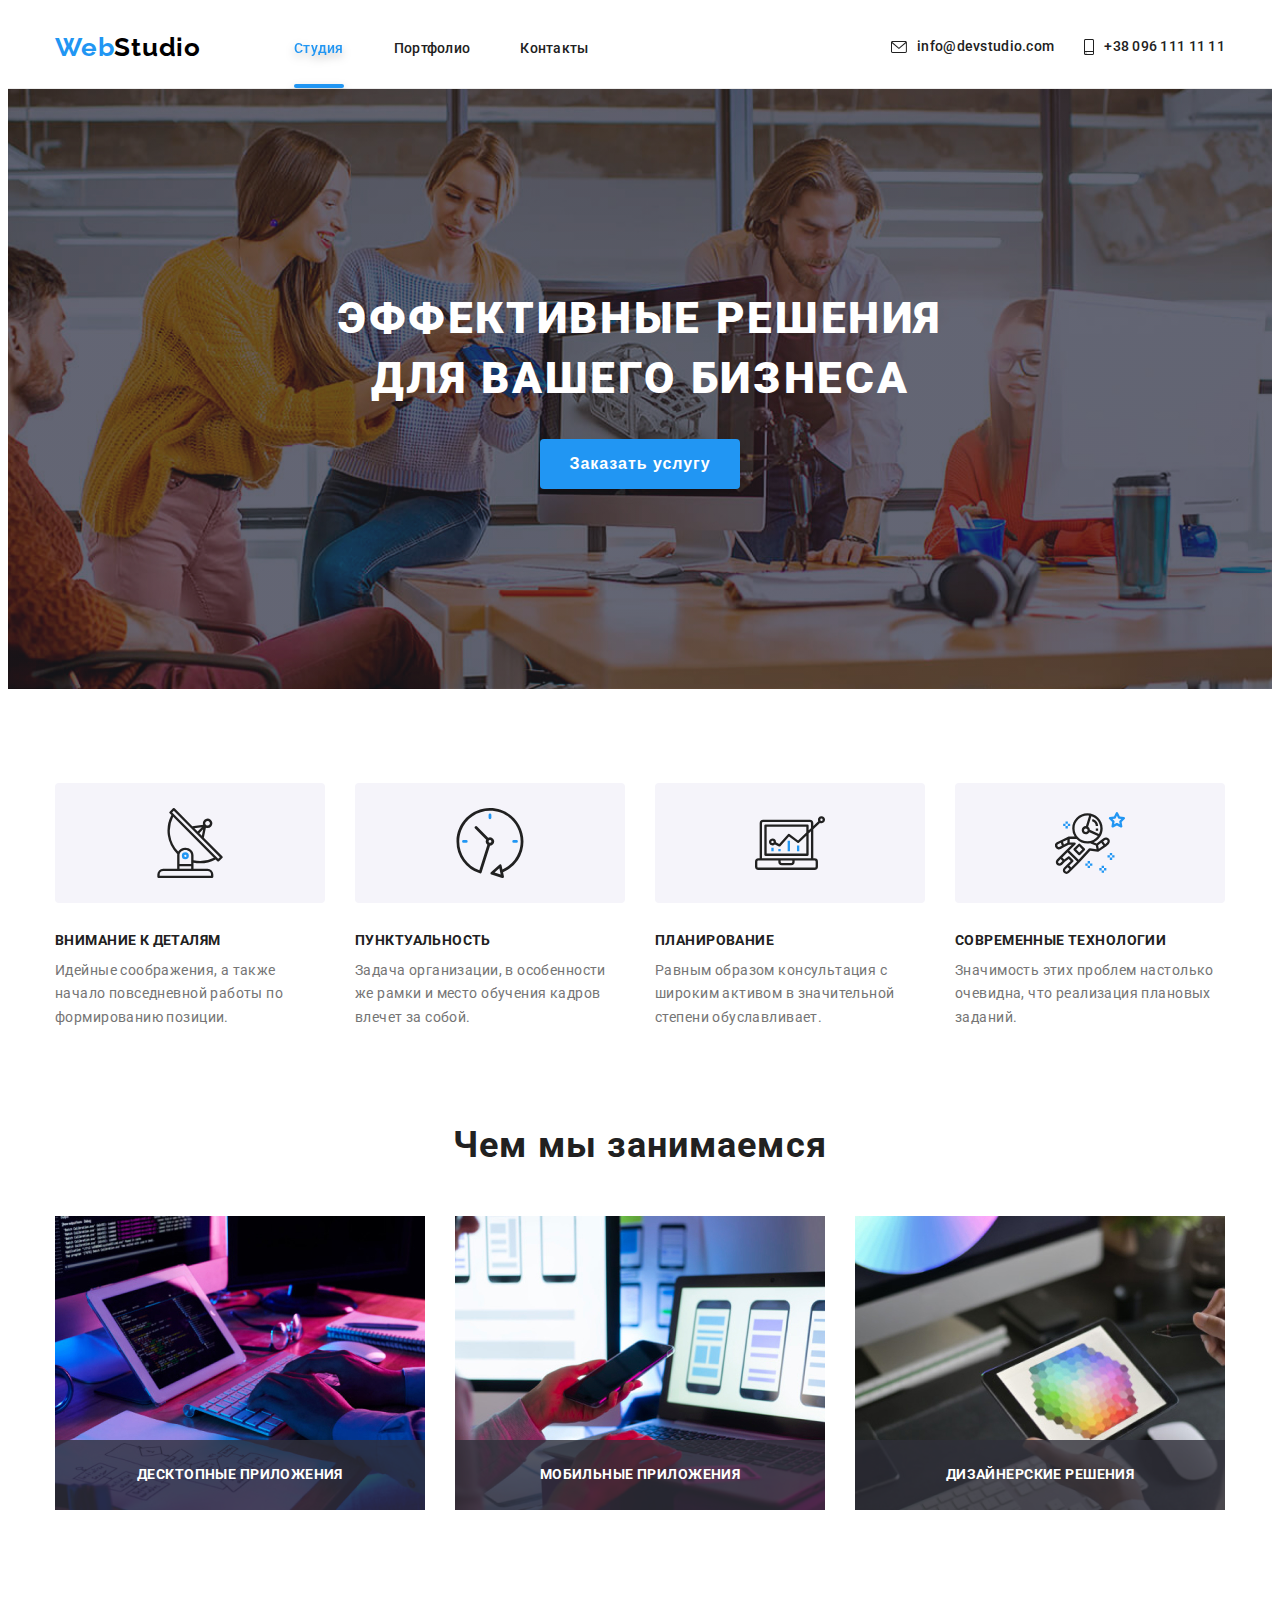
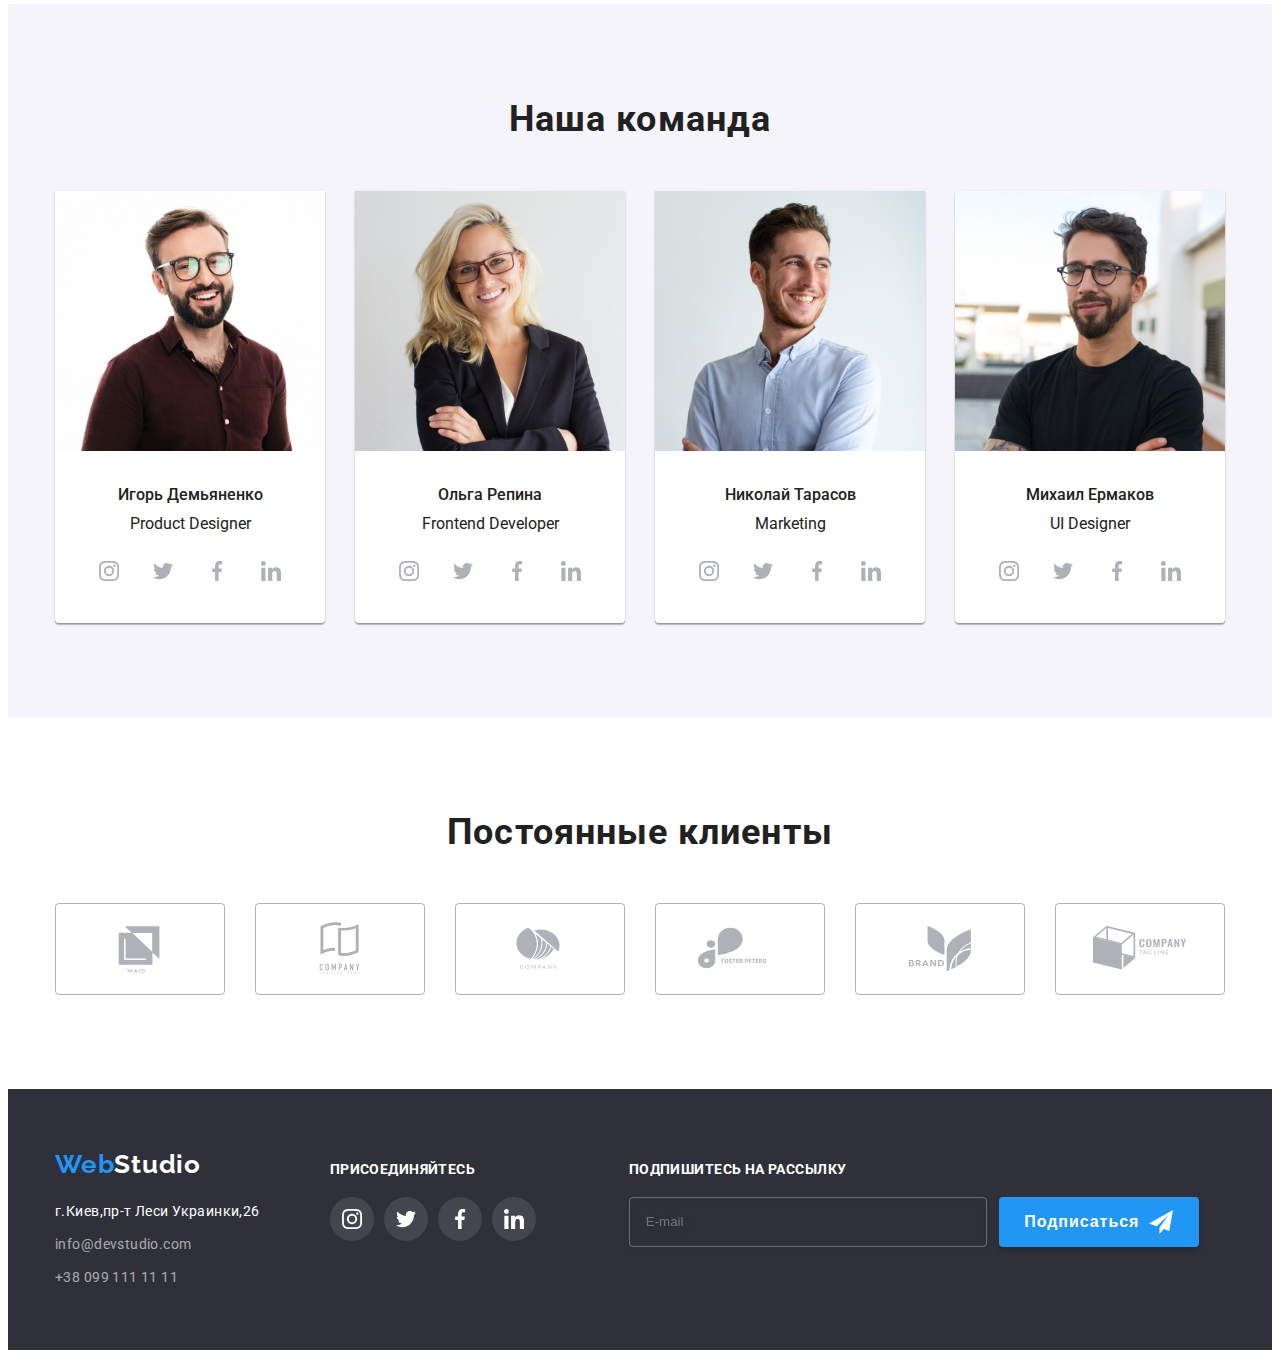
==== commit 4d3e0a7d: "up" ====
--- a/index.html
+++ b/index.html
@@ -93,56 +93,55 @@
           </button>
         </div>
       </section>
-
       <section class="details">
         <div class="container">
           <!-- прячем заголовок от пользователя, Google  видит заголовок -->
           <h2 class="visually-hidden">Характеристики</h2>
           <ul class="description">
             <li class="description__li">
-              <div class="title__box">
-                <svg class="title__icon" width="70" height="70">
+              <div class="details-box">
+                <svg class="details-box__icon" width="70" height="70">
                   <use href="./images/icons.svg#icon-antenna"></use>
                 </svg>
               </div>
-              <h3 class="title">Внимание к деталям</h3>
-              <p class="title__text">
+              <h3 class="details-box__title">Внимание к деталям</h3>
+              <p class="details-box__text">
                 Идейные соображения, а также начало повседневной работы по
                 формированию позиции.
               </p>
             </li>
-            <li class="description-li">
-              <div class="title__box">
-                <svg class="title__icon" width="70" height="70">
+            <li class="description__li">
+              <div class="details-box">
+                <svg class="details-box__icon" width="70" height="70">
                   <use href="./images/icons.svg#icon-clock"></use>
                 </svg>
               </div>
-              <h3 class="title">Пунктуальность</h3>
-              <p class="title__text">
+              <h3 class="details-box__title">Пунктуальность</h3>
+              <p class="details-box__text">
                 Задача организации, в особенности же рамки и место обучения
                 кадров влечет за собой.
               </p>
             </li>
-            <li class="description-li">
-              <div class="title__box">
-                <svg class="title__icon" width="70" height="70">
+            <li class="description__li">
+              <div class="details-box">
+                <svg class="details-box__icon" width="70" height="70">
                   <use href="./images/icons.svg#icon-diagram"></use>
                 </svg>
               </div>
-              <h3 class="title">Планирование</h3>
-              <p class="title__text">
+              <h3 class="details-box__title">Планирование</h3>
+              <p class="details-box__text">
                 Равным образом консультация с широким активом в значительной
                 степени обуславливает.
               </p>
             </li>
-            <li class="description-li last">
-              <div class="title__box">
-                <svg class="title__icon" width="70" height="70">
+            <li class="description__li">
+              <div class="details-box">
+                <svg class="details-box__icon" width="70" height="70">
                   <use href="./images/icons.svg#icon-astronaut"></use>
                 </svg>
               </div>
-              <h3 class="title">Современные технологии</h3>
-              <p class="title__text">
+              <h3 class="details-box__title">Современные технологии</h3>
+              <p class="details-box__text">
                 Значимость этих проблем настолько очевидна, что реализация
                 плановых заданий.
               </p>
@@ -150,63 +149,63 @@
           </ul>
         </div>
       </section>
-      <section class="team-works">
+      <section class="activity-section">
         <div class="container">
-          <h2 class="team">Чем мы занимаемся</h2>
+          <h2 class="activity-title">Чем мы занимаемся</h2>
+          <ul class="activity">
+            <li class="activity__li">
+              <img src="./images/box_1.jpg" alt="logic" width="370" />
+              <p class="activity__text">Десктопные приложения</p>
+            </li>
+            <li class="activity__li">
+              <img src="./images/box_2.jpg" alt="styles" width="370" />
+              <p class="activity__text">Мобильные приложения</p>
+            </li>
+            <li class="activity__li">
+              <img src="./images/box_3.jpg" alt="themes" width="370" />
+              <p class="activity__text">Дизайнерские решения</p>
+            </li>
+          </ul>
+        </div>
+      </section>
+      <section class="team-section">
+        <div class="container">
+          <h2 class="team-title">Наша команда</h2>
           <ul class="team-list">
-            <li class="team-li">
-              <img src="./images/box_1.jpg" alt="logic" width="370" />
-              <p class="team-profile">Десктопные приложения</p>
-            </li>
-            <li class="team-li">
-              <img src="./images/box_2.jpg" alt="styles" width="370" />
-              <p class="team-profile">Мобильные приложения</p>
-            </li>
-            <li class="team-li">
-              <img src="./images/box_3.jpg" alt="themes" width="370" />
-              <p class="team-profile">Дизайнерские решения</p>
-            </li>
-          </ul>
-        </div>
-      </section>
-      <section class="section-team">
-        <div class="container">
-          <h2 class="team">Наша команда</h2>
-          <ul class="wrap-list">
-            <li class="warp-item">
+            <li class="team-list__item">
               <img
                 src="./images/team_card_1.jpg"
                 alt="Product Designer"
                 width="270"
               />
-              <div class="div-warp">
-                <h3 class="name">Игорь Демьяненко</h3>
-                <p class="job-title">Product Designer</p>
-                <ul class="soc-list">
-                  <li class="soc-item">
-                    <a href="" class="soc-link">
-                      <svg class="soc-icon" width="20" height="20">
+              <div class="team">
+                <h3 class="team__name">Игорь Демьяненко</h3>
+                <p class="team__position">Product Designer</p>
+                <ul class="social-networks">
+                  <li class="social-networks__item">
+                    <a href="" class="social-networks__link">
+                      <svg class="social-networks__icon" width="20" height="20">
                         <use href="./images/icons.svg#icon-instagram"></use>
                       </svg>
                     </a>
                   </li>
-                  <li class="soc-item">
-                    <a href="" class="soc-link">
-                      <svg class="soc-icon" width="20" height="20">
+                  <li class="social-networks__item">
+                    <a href="" class="social-networks__link">
+                      <svg class="social-networks__icon" width="20" height="20">
                         <use href="./images/icons.svg#icon-twitter"></use>
                       </svg>
                     </a>
                   </li>
-                  <li class="soc-item">
-                    <a href="" class="soc-link">
-                      <svg class="soc-icon" width="20" height="20">
+                  <li class="social-networks__item">
+                    <a href="" class="social-networks__link">
+                      <svg class="social-networks__icon" width="20" height="20">
                         <use href="./images/icons.svg#icon-facebook"></use>
                       </svg>
                     </a>
                   </li>
-                  <li class="soc-item">
-                    <a href="" class="soc-link">
-                      <svg class="soc-icon" width="20" height="20">
+                  <li class="social-networks__item">
+                    <a href="" class="social-networks__link">
+                      <svg class="social-networks__icon" width="20" height="20">
                         <use href="./images/icons.svg#icon-linkedin"></use>
                       </svg>
                     </a>
@@ -214,40 +213,40 @@
                 </ul>
               </div>
             </li>
-            <li class="warp-item">
+            <li class="team-list__item">
               <img
                 src="./images/team_card_2.jpg"
                 alt="Frontend Developer"
                 width="270"
               />
-              <div class="div-warp">
-                <h3 class="name">Ольга Репина</h3>
-                <p class="job-title">Frontend Developer</p>
-                <ul class="soc-list">
-                  <li class="soc-item">
-                    <a href="" class="soc-link">
-                      <svg class="soc-icon" width="20" height="20">
+              <div class="team">
+                <h3 class="team__name">Ольга Репина</h3>
+                <p class="team__position">Frontend Developer</p>
+                <ul class="social-networks">
+                  <li class="social-networks__item">
+                    <a href="" class="social-networks__link">
+                      <svg class="social-networks__icon" width="20" height="20">
                         <use href="./images/icons.svg#icon-instagram"></use>
                       </svg>
                     </a>
                   </li>
-                  <li class="soc-item">
-                    <a href="" class="soc-link">
-                      <svg class="soc-icon" width="20" height="20">
+                  <li class="social-networks__item">
+                    <a href="" class="social-networks__link">
+                      <svg class="social-networks__icon" width="20" height="20">
                         <use href="./images/icons.svg#icon-twitter"></use>
                       </svg>
                     </a>
                   </li>
-                  <li class="soc-item">
-                    <a href="" class="soc-link">
-                      <svg class="soc-icon" width="20" height="20">
+                  <li class="social-networks__item">
+                    <a href="" class="social-networks__link">
+                      <svg class="social-networks__icon" width="20" height="20">
                         <use href="./images/icons.svg#icon-facebook"></use>
                       </svg>
                     </a>
                   </li>
-                  <li class="soc-item">
-                    <a href="" class="soc-link">
-                      <svg class="soc-icon" width="20" height="20">
+                  <li class="social-networks__item">
+                    <a href="" class="social-networks__link">
+                      <svg class="social-networks__icon" width="20" height="20">
                         <use href="./images/icons.svg#icon-linkedin"></use>
                       </svg>
                     </a>
@@ -255,36 +254,36 @@
                 </ul>
               </div>
             </li>
-            <li class="warp-item">
+            <li class="team-list__item">
               <img src="./images/team_card_3.jpg" alt="Marketing" width="270" />
-              <div class="div-warp">
-                <h3 class="name">Николай Тарасов</h3>
-                <p class="job-title">Marketing</p>
-                <ul class="soc-list">
-                  <li class="soc-item">
-                    <a href="" class="soc-link">
-                      <svg class="soc-icon" width="20" height="20">
+              <div class="team">
+                <h3 class="team__name">Николай Тарасов</h3>
+                <p class="team__position">Marketing</p>
+                <ul class="social-networks">
+                  <li class="social-networks__item">
+                    <a href="" class="social-networks__link">
+                      <svg class="social-networks__icon" width="20" height="20">
                         <use href="./images/icons.svg#icon-instagram"></use>
                       </svg>
                     </a>
                   </li>
-                  <li class="soc-item">
-                    <a href="" class="soc-link">
-                      <svg class="soc-icon" width="20" height="20">
+                  <li class="social-networks__item">
+                    <a href="" class="social-networks__link">
+                      <svg class="social-networks__icon" width="20" height="20">
                         <use href="./images/icons.svg#icon-twitter"></use>
                       </svg>
                     </a>
                   </li>
-                  <li class="soc-item">
-                    <a href="" class="soc-link">
-                      <svg class="soc-icon" width="20" height="20">
+                  <li class="social-networks__item">
+                    <a href="" class="social-networks__link">
+                      <svg class="social-networks__icon" width="20" height="20">
                         <use href="./images/icons.svg#icon-facebook"></use>
                       </svg>
                     </a>
                   </li>
-                  <li class="soc-item">
-                    <a href="" class="soc-link">
-                      <svg class="soc-icon" width="20" height="20">
+                  <li class="social-networks__item">
+                    <a href="" class="social-networks__link">
+                      <svg class="social-networks__icon" width="20" height="20">
                         <use href="./images/icons.svg#icon-linkedin"></use>
                       </svg>
                     </a>
@@ -292,40 +291,40 @@
                 </ul>
               </div>
             </li>
-            <li class="warp-item">
+            <li class="team-list__item">
               <img
                 src="./images/team_card_4.jpg"
                 alt="UI Designer"
                 width="270"
               />
-              <div class="div-warp">
-                <h3 class="name">Михаил Ермаков</h3>
-                <p class="job-title">UI Designer</p>
-                <ul class="soc-list">
-                  <li class="soc-item">
-                    <a href="" class="soc-link">
-                      <svg class="soc-icon" width="20" height="20">
+              <div class="team">
+                <h3 class="team__name">Михаил Ермаков</h3>
+                <p class="team__position">UI Designer</p>
+                <ul class="social-networks">
+                  <li class="social-networks__item">
+                    <a href="" class="social-networks__link">
+                      <svg class="social-networks__icon" width="20" height="20">
                         <use href="./images/icons.svg#icon-instagram"></use>
                       </svg>
                     </a>
                   </li>
-                  <li class="soc-item">
-                    <a href="" class="soc-link">
-                      <svg class="soc-icon" width="20" height="20">
+                  <li class="social-networks__item">
+                    <a href="" class="social-networks__link">
+                      <svg class="social-networks__icon" width="20" height="20">
                         <use href="./images/icons.svg#icon-twitter"></use>
                       </svg>
                     </a>
                   </li>
-                  <li class="soc-item">
-                    <a href="" class="soc-link">
-                      <svg class="soc-icon" width="20" height="20">
+                  <li class="social-networks__item">
+                    <a href="" class="social-networks__link">
+                      <svg class="social-networks__icon" width="20" height="20">
                         <use href="./images/icons.svg#icon-facebook"></use>
                       </svg>
                     </a>
                   </li>
-                  <li class="soc-item">
-                    <a href="" class="soc-link">
-                      <svg class="soc-icon" width="20" height="20">
+                  <li class="social-networks__item">
+                    <a href="" class="social-networks__link">
+                      <svg class="social-networks__icon" width="20" height="20">
                         <use href="./images/icons.svg#icon-linkedin"></use>
                       </svg>
                     </a>
@@ -429,30 +428,30 @@
         <div class="footer-contacts">
           <h3 class="footer-invite">присоединяйтесь</h3>
           <ul class="footer-soc-list">
-            <li class="soc-item">
+            <li class="social-networks__item">
               <a href="" class="footer-soc-link">
-                <svg class="soc-icon" width="20" height="20">
+                <svg class="social-networks__icon" width="20" height="20">
                   <use href="./images/icons.svg#icon-instagram"></use>
                 </svg>
               </a>
             </li>
-            <li class="soc-item">
+            <li class="social-networks__item">
               <a href="" class="footer-soc-link">
-                <svg class="soc-icon" width="20" height="20">
+                <svg class="social-networks__icon" width="20" height="20">
                   <use href="./images/icons.svg#icon-twitter"></use>
                 </svg>
               </a>
             </li>
-            <li class="soc-item">
+            <li class="social-networks__item">
               <a href="" class="footer-soc-link">
-                <svg class="soc-icon" width="20" height="20">
+                <svg class="social-networks__icon" width="20" height="20">
                   <use href="./images/icons.svg#icon-facebook"></use>
                 </svg>
               </a>
             </li>
-            <li class="soc-item">
+            <li class="social-networks__item">
               <a href="" class="footer-soc-link">
-                <svg class="soc-icon" width="20" height="20">
+                <svg class="social-networks__icon" width="20" height="20">
                   <use href="./images/icons.svg#icon-linkedin"></use>
                 </svg>
               </a>
--- a/css/main.min.css
+++ b/css/main.min.css
@@ -1,3 +1,3 @@
-﻿body{font-family:"Roboto",sans-serif;color:#212121;background-color:#fff}html{box-sizing:border-box}*,*::before,*::after{box-sizing:inherit}button{cursor:pointer}p,h1,h2,h3,h4,h5,h6{margin:0}ul{margin:0;padding-left:0}a{color:currentColor}a:focus,button:focus,.modal-input,.modal-text,.footer-input{outline:currentColor}:root{--main-color: #212121;--header-bottom: #ececec;--highlight-color: #2196f3;--highlight-btn: #188ce8;--mark-color: #ffa500;--header-link-color: #757575;--main-tittle-color: #ffffff;--main-background-color: #2f303a;--description-text-color: #757575;--description-background-color: #f5f4fa;--job-title-color: #757575;--soc-icon-color: #afb1b8;--footer-background-color: #2f303a;--footer-contact-color: #ffffff;--portfolio-speciality-color: #757575;--typical-margin: 30px;--timing-function: cubic-bezier(0.4, 0, 0.2, 1)}h2[class=visually-hidden],h1[class=visually-hidden]{position:absolute;white-space:nowrap;width:1px;height:1px;overflow:hidden;border:0;padding:0;clip:rect(0 0 0 0);clip-path:inset(50%);margin:-1px}.container{width:1200px;margin:0 auto;padding-left:15px;padding-right:15px}.main-btn{font-weight:700;font-size:16px;line-height:1.88;text-align:center;letter-spacing:.06em;box-shadow:0px 4px 4px rgba(0,0,0,.15);border-radius:4px;border:0;color:var(--main-tittle-color);background:var(--highlight-color);margin:0 auto;display:block;min-width:200px;height:50px;transition:box-shadow 250ms var(--timing-function),background-color 250ms var(--timing-function)}.main-btn:hover,.main-btn:focus{background-color:var(--highlight-btn);box-shadow:0px 4px 4px rgba(0,0,0,.15);border-radius:4px}.header{border-bottom:1px solid var(--header-bottom);padding-top:24px;padding-bottom:25px}.header .container,.nav,.menu{display:flex;align-items:center}.logo{font-family:"Raleway",sans-serif;font-style:normal;font-weight:700;font-size:26px;line-height:1.19;letter-spacing:.03em}.nav__logo{color:#000;margin-right:93px}.logo__first{color:var(--highlight-color)}.menu__item:not(:last-child){margin-right:50px}.menu__link{color:var(--main-color);margin-top:4px;position:relative;/*!!!!!!!!!!!!! ЕСЛИ НЕТ - ТО ФИГУРА
+﻿body{font-family:"Roboto",sans-serif;color:#212121;background-color:#fff}html{box-sizing:border-box}*,*::before,*::after{box-sizing:inherit}button{cursor:pointer}p,h1,h2,h3,h4,h5,h6{margin:0}ul{margin:0;padding-left:0}a{color:currentColor}a:focus,button:focus,.modal-input,.modal-text,.footer-input{outline:currentColor}:root{--main-color: #212121;--header-bottom: #ececec;--highlight-color: #2196f3;--highlight-btn: #188ce8;--mark-color: #ffa500;--header-link-color: #757575;--main-tittle-color: #ffffff;--main-background-color: #2f303a;--description-text-color: #757575;--description-background-color: #f5f4fa;--team__position-color: #757575;--soc-icon-color: #afb1b8;--footer-background-color: #2f303a;--footer-contact-color: #ffffff;--portfolio-speciality-color: #757575;--typical-margin: 30px;--timing-function: cubic-bezier(0.4, 0, 0.2, 1)}h2[class=visually-hidden],h1[class=visually-hidden]{position:absolute;white-space:nowrap;width:1px;height:1px;overflow:hidden;border:0;padding:0;clip:rect(0 0 0 0);clip-path:inset(50%);margin:-1px}.container{width:1200px;margin:0 auto;padding-left:15px;padding-right:15px}.main-btn{font-weight:700;font-size:16px;line-height:1.88;text-align:center;letter-spacing:.06em;box-shadow:0px 4px 4px rgba(0,0,0,.15);border-radius:4px;border:0;color:var(--main-tittle-color);background:var(--highlight-color);margin:0 auto;display:block;min-width:200px;height:50px;transition:box-shadow 250ms var(--timing-function),background-color 250ms var(--timing-function)}.main-btn:hover,.main-btn:focus{background-color:var(--highlight-btn);box-shadow:0px 4px 4px rgba(0,0,0,.15);border-radius:4px}.header{border-bottom:1px solid var(--header-bottom);padding-top:24px;padding-bottom:25px}.header .container,.nav,.menu{display:flex;align-items:center}.logo{font-family:"Raleway",sans-serif;font-style:normal;font-weight:700;font-size:26px;line-height:1.19;letter-spacing:.03em}.nav__logo{color:#000;margin-right:93px}.logo__first{color:var(--highlight-color)}.menu__item:not(:last-child){margin-right:50px}.menu__link{color:var(--main-color);margin-top:4px;position:relative;/*!!!!!!!!!!!!! ЕСЛИ НЕТ - ТО ФИГУРА
 ПОЗИЦИОНИРУЕТСЯ ОТНОСИТЕЛЬНО ДОКУМЕНТА 
-при position: absolute; !!!!!!!!!!!!!!!*/transition:color 250ms var(--timing-function),filter 250ms var(--timing-function);font-weight:500;font-size:14px;line-height:1.14;letter-spacing:.02em}.menu__link--stream{color:var(--highlight-color);filter:drop-shadow(0px 4px 4px rgba(0, 0, 0, 0.25))}.menu__link--stream::after{content:"";position:absolute;bottom:-32.5px;display:block;width:100%;height:4px;border-radius:4px;background-color:var(--highlight-color)}.contacts{display:flex;margin-left:auto}.contacts__item:not(:first-child){margin-left:30px}.contacts__link{display:flex;align-items:center;font-weight:500;font-size:14px;line-height:1.14;letter-spacing:.02em;transition:color 250ms var(--timing-function),filter 250ms var(--timing-function)}.contacts__icon{margin-right:10px;fill:currentColor}.menu__link:hover,.menu__link:focus,.contacts__link:hover,.contacts__link:focus,.contact-e:hover,.contact-e:focus,.contact:hover,.contact:focus{color:var(--highlight-color);filter:drop-shadow(0px 4px 4px rgba(0, 0, 0, 0.25))}.menu__link:active,.contacts__link:active,.contact-e:active,.contact:active{color:var(--mark-color)}.main{background:var(--footer-background-color);padding:200px 0;background-image:linear-gradient(rgba(47, 48, 58, 0.4), rgba(47, 48, 58, 0.4)),url(../images/hero_img.jpg);background-repeat:no-repeat;background-position:center;background-size:cover;max-width:1600px;margin:0 auto}.main__box{font-weight:900;font-size:44px;line-height:1.36;text-align:center;letter-spacing:.06em;text-transform:uppercase;color:var(--main-tittle-color);margin:0 auto;max-width:696px;margin-bottom:30px}.details{padding:94px 0}.description{display:flex}.description__li{width:270px;margin-right:var(--typical-margin)}.description__li:last-child{margin-right:0}.title{font-weight:700;font-size:14px;line-height:1.14;letter-spacing:.03em;text-transform:uppercase;color:var(--main-color);margin-bottom:10px}.title__box{display:flex;justify-content:center;align-items:center;width:270px;height:120px;background:var(--description-background-color);border-radius:4px;margin-bottom:30px}.title__text{font-size:14px;line-height:1.71;letter-spacing:.03em;color:var(--description-text-color)}.team-works{padding-bottom:94px}.team{font-weight:700;font-size:36px;line-height:1.17;text-align:center;letter-spacing:.03em;color:var(--main-color);text-align:center;margin-bottom:50px}.team-list{display:flex}.team-li{position:relative;display:flex}.team-li:not(:last-child){margin-right:var(--typical-margin)}.team-profile{text-transform:uppercase;position:absolute;bottom:0;left:0;width:100%;height:70px;display:flex;align-items:center;justify-content:center;background:rgba(47,48,58,.8);font-weight:700;font-size:14px;line-height:1.14;letter-spacing:.03em;color:var(--main-tittle-color)}.section-team{background:var(--description-background-color);padding:94px 0}.wrap-list{display:flex}.warp-item{width:270px;text-align:center;background:var(--main-tittle-color);box-shadow:0px 1px 3px rgba(0,0,0,.12),0px 1px 1px rgba(0,0,0,.14),0px 2px 1px rgba(0,0,0,.2);border-radius:0px 0px 4px 4px}.warp-item:not(:last-child){margin-right:var(--typical-margin)}.div-warp{padding:30px 0}.name{font-weight:500;font-size:16px;line-height:1.19;color:var(--main-color);margin-bottom:10px}.job-title{font-size:16px;line-height:1.19;color:var(--job-title-color);margin-bottom:16px}.soc-list{display:flex;justify-content:center}.soc-item{margin-left:10px}.soc-item:first-child{margin-left:0}.soc-link{display:flex;justify-content:center;align-items:center;width:44px;height:44px;border-radius:50px;color:var(--soc-icon-color);fill:var(--soc-icon-color);transition:background-color 250ms var(--timing-function),fill 250ms var(--timing-function)}.soc-link:hover,.soc-link:focus{background-color:var(--highlight-color);fill:var(--main-tittle-color)}.soc-icon{color:currentColor}.section-clients{padding:94px 0}.clients{font-size:36px;line-height:1.17;text-align:center;letter-spacing:.03em;margin-bottom:50px}.clients-list{display:flex}.clients-item:not(:last-child){margin-right:var(--typical-margin)}.clients-link{display:flex;justify-content:center;align-items:center;width:170px;height:92px;border:1px solid #afb1b8;border-radius:4px;color:var(--soc-icon-color);fill:var(--soc-icon-color);transition:border 250ms var(--timing-function),fill 250ms var(--timing-function),filter 250ms var(--timing-function)}.clients-link:hover,.clients-link:focus{border:1px solid var(--highlight-color);fill:var(--highlight-color);filter:drop-shadow(0px 4px 4px rgba(0, 0, 0, 0.25))}.client-icon{color:currentColor}.footer{background:var(--footer-background-color);padding:60px 0}.footer .container{display:flex}.footer__logo{color:var(--footer-contact-color)}.div-footer-logo{margin-bottom:20px}.footer-item:not(:last-child){margin-bottom:9px}.contacts-footer{background:var(--footer-background-color);font-style:normal}.contact{color:var(--footer-contact-color);font-weight:400;font-size:14px;line-height:1.71;letter-spacing:.03em;transition:color 250ms var(--timing-function)}.contact-e{color:rgba(255,255,255,.6);font-weight:400;font-size:14px;line-height:1.71;letter-spacing:.03em;transition:color 250ms var(--timing-function)}.footer-contacts{margin-left:70px;padding-top:12px}.footer-invite{text-transform:uppercase;font-size:14px;line-height:1.1428571429;letter-spacing:.03em;color:var(--footer-contact-color);margin-bottom:20px}.footer-soc-list{display:flex}.footer-soc-link{display:flex;justify-content:center;align-items:center;width:44px;height:44px;border-radius:50px;background:rgba(255,255,255,.1);color:var(--footer-contact-color);fill:var(--footer-contact-color);transition:background-color 250ms var(--timing-function)}.footer-soc-link:hover,.footer-soc-link:focus{background-color:var(--highlight-color)}.mailing-list{margin-left:93px;margin-top:12px;display:block}.mailing-title{font-weight:700;font-size:14px;line-height:1.1428571429;letter-spacing:.03em;text-transform:uppercase;color:var(--footer-contact-color);margin-bottom:20px}.mailing{display:flex}.footer-input{width:358px;height:50px;background-color:rgba(0,0,0,0);border:1px solid rgba(255,255,255,.3);filter:drop-shadow(0px 4px 4px rgba(0, 0, 0, 0.15));border-radius:4px;padding-left:16px;color:var(--footer-contact-color);margin-right:12px;transition:border-color 250ms var(--timing-function)}.footer-input:hover,.footer-input:focus{border-color:var(--highlight-color)}.footer-btn{display:flex;align-items:center;justify-content:center;fill:var(--footer-contact-color)}.footer-icon{margin-left:10px}.backdrop{position:fixed;top:0;left:0;width:100%;height:100%;background:rgba(0,0,0,.2);opacity:1;transition:opacity 250ms var(--timing-function)}.backdrop.is-hidden{opacity:0;pointer-events:none}.backdrop.is-hidden .modal{transform:translate(-50%, -50%) scale(0.5)}.modal{position:absolute;top:50%;left:50%;transform:translate(-50%, -50%);width:528px;min-height:581px;background:var(--main-tittle-color);box-shadow:0px 1px 3px rgba(0,0,0,.12),0px 1px 1px rgba(0,0,0,.14),0px 2px 1px rgba(0,0,0,.2);border-radius:4px;padding:40px;transition:250ms var(--timing-function)}.modal-close-btn{position:absolute;top:8px;right:8px;display:flex;align-items:center;justify-content:center;width:30px;height:30px;border-radius:50%;background-color:rgba(0,0,0,0);border:1px solid rgba(0,0,0,.1)}.modal-close-btn:hover .modal-icon{fill:var(--highlight-color)}.is-hidden{opacity:0;visibility:hidden;pointer-events:none}.modal-title{font-weight:700;font-size:20px;line-height:1.15;text-align:center;letter-spacing:.03em;margin-bottom:30px}.modal-label{position:relative;display:flex;margin-bottom:28px}.modal-label:focus-within>.modal-input,.modal-label:focus-within>.modal-text,.modal-label:focus-within{fill:var(--highlight-color);border-color:var(--highlight-color)}.modal-span{position:absolute;left:0;top:-18px;font-size:12px;line-height:1.1666666667;letter-spacing:.01em;color:var(--description-text-color)}.modal-input{width:100%;height:40px;border:1px solid rgba(33,33,33,.2);border-radius:4px;background-color:rgba(0,0,0,0);padding-left:42px;transition:border-color 250ms var(--timing-function)}.modal-input:placeholder-shown{background-color:rgba(0,0,0,0)}.modal-input:not(:placeholder-shown):not(:focus):valid{background-color:rgba(108,255,186,.493)}.modal-input:not(:placeholder-shown):not(:focus):invalid{background-color:rgba(255,91,91,.856)}.modal-svg{position:absolute;left:12px;top:50%;transform:translateY(-50%);transition:fill 250ms var(--timing-function)}.modal-text{width:100%;height:120px;border:1px solid rgba(33,33,33,.2);border-radius:4px;resize:none;background-color:rgba(0,0,0,0);padding:12px 16px;transition:border-color 250ms var(--timing-function)}.checkbox-center{display:flex;justify-content:center}.check-label{font-weight:400;font-size:14px;line-height:1.71;letter-spacing:.03em;color:var(--description-text-color);display:flex;align-items:center;margin-bottom:30px;position:relative}.icon-box{position:absolute;opacity:1;transition:opacity 250ms var(--timing-function)}.icon-check{margin-right:7px;opacity:0;transition:opacity 250ms var(--timing-function),box-shadow 250ms var(--timing-function)}.check-box{position:absolute;width:1px;height:1px;margin:-1px;border:0;padding:0;white-space:nowrap;clip-path:inset(100%);clip:rect(0 0 0 0);overflow:hidden}.check-box:checked+.icon-box{opacity:0}.check-box:checked~.icon-check{opacity:1;box-shadow:0px 3px 1px rgba(0,0,0,.1),0px 1px 2px rgba(0,0,0,.08),0px 2px 2px rgba(0,0,0,.12);border-radius:2px}.privacy{font-weight:400;font-size:14px;line-height:1.71;letter-spacing:.03em;text-decoration-line:underline;color:var(--highlight-color)}.portfolio-btn{font-family:"Roboto",sans-serif;font-weight:500;font-size:16px;line-height:1.62;text-align:center;letter-spacing:.03em;color:var(--main-color);box-sizing:border-box;background:var(--description-background-color);border-radius:4px;border:1px solid #eee;height:38px;padding:6px 22px;transition:background-color 250ms var(--timing-function),color 250ms var(--timing-function),box-shadow 250ms var(--timing-function)}.portfolio-btn:hover,.portfolio-btn:focus{background-color:var(--highlight-color);color:var(--main-tittle-color);box-shadow:0px 3px 1px rgba(0,0,0,.1),0px 1px 2px rgba(0,0,0,.08),0px 2px 2px rgba(0,0,0,.12);border-radius:4px}.portfolio-btn-item:not(:last-child){margin-right:8px}.portfolio-btn-list{text-align:center;margin-bottom:50px}ul.portfolio-btn-list li{display:inline-block}.section-potfolio{padding:94px 0}.img-portfolio{display:block}.services-list{display:flex;flex-wrap:wrap}.services-item{width:370px;margin-right:30px;margin-bottom:30px}.services-item:nth-child(3n){margin-right:0}.services-item:nth-last-child(-n+3){margin-bottom:0}.services-item-wrap{position:relative;overflow:hidden}.services-item-text{position:absolute;top:0;font-weight:700;font-size:18px;line-height:1.56;letter-spacing:.03em;color:var(--main-tittle-color);background:rgba(33,150,243,.9);padding:63px 24px;height:100%;transform:translateY(101%);transition:transform 250ms var(--timing-function)}.services-item:hover .services-item-text,.service-link:focus .services-item-text{transform:translateY(0)}.service-link{display:flex;flex-direction:column;transition:box-shadow 250ms var(--timing-function)}.service-link:hover,.service-link:focus{box-sizing:border-box;background:var(--main-tittle-color);box-shadow:0px 1px 1px rgba(0,0,0,.12),0px 4px 4px rgba(0,0,0,.06),1px 4px 6px rgba(0,0,0,.16)}.div-services{border:1px solid #eee;border-top:none;padding:20px 24px}.review{font-weight:700;font-size:18px;line-height:2;letter-spacing:.06em;color:var(--main-color);margin-bottom:4px}.speciality{font-size:16px;line-height:1.88;letter-spacing:.03em;color:var(--portfolio-speciality-color)}/*# sourceMappingURL=main.min.css.map */+при position: absolute; !!!!!!!!!!!!!!!*/transition:color 250ms var(--timing-function),filter 250ms var(--timing-function);font-weight:500;font-size:14px;line-height:1.14;letter-spacing:.02em}.menu__link--stream{color:var(--highlight-color);filter:drop-shadow(0px 4px 4px rgba(0, 0, 0, 0.25))}.menu__link--stream::after{content:"";position:absolute;bottom:-32.5px;display:block;width:100%;height:4px;border-radius:4px;background-color:var(--highlight-color)}.contacts{display:flex;margin-left:auto}.contacts__item:not(:first-child){margin-left:30px}.contacts__link{display:flex;align-items:center;font-weight:500;font-size:14px;line-height:1.14;letter-spacing:.02em;transition:color 250ms var(--timing-function),filter 250ms var(--timing-function)}.contacts__icon{margin-right:10px;fill:currentColor}.menu__link:hover,.menu__link:focus,.contacts__link:hover,.contacts__link:focus,.contact-e:hover,.contact-e:focus,.contact:hover,.contact:focus{color:var(--highlight-color);filter:drop-shadow(0px 4px 4px rgba(0, 0, 0, 0.25))}.menu__link:active,.contacts__link:active,.contact-e:active,.contact:active{color:var(--mark-color)}.main{background:var(--footer-background-color);padding:200px 0;background-image:linear-gradient(rgba(47, 48, 58, 0.4), rgba(47, 48, 58, 0.4)),url(../images/hero_img.jpg);background-repeat:no-repeat;background-position:center;background-size:cover;max-width:1600px;margin:0 auto}.main__box{font-weight:900;font-size:44px;line-height:1.36;text-align:center;letter-spacing:.06em;text-transform:uppercase;color:var(--main-tittle-color);margin:0 auto;max-width:696px;margin-bottom:30px}.details{padding:94px 0}.description{display:flex}.description__li{width:270px;margin-right:var(--typical-margin)}.description__li:last-child{margin-right:0}.details-box{display:flex;justify-content:center;align-items:center;width:270px;height:120px;background:var(--description-background-color);border-radius:4px;margin-bottom:30px}.details-box__title{font-weight:700;font-size:14px;line-height:1.14;letter-spacing:.03em;text-transform:uppercase;color:var(--main-color);margin-bottom:10px}.details-box__text{font-size:14px;line-height:1.71;letter-spacing:.03em;color:var(--description-text-color)}.activity-section{padding-bottom:94px}.activity-title{font-weight:700;font-size:36px;line-height:1.17;text-align:center;letter-spacing:.03em;color:var(--main-color);text-align:center;margin-bottom:50px}.activity{display:flex}.activity__li{position:relative;display:flex}.activity__li:not(:last-child){margin-right:var(--typical-margin)}.activity__text{text-transform:uppercase;position:absolute;bottom:0;left:0;width:100%;height:70px;display:flex;align-items:center;justify-content:center;background:rgba(47,48,58,.8);font-weight:700;font-size:14px;line-height:1.14;letter-spacing:.03em;color:var(--main-tittle-color)}.team-section{background:var(--description-background-color);padding:94px 0}.team-title{font-weight:700;font-size:36px;line-height:1.17;text-align:center;letter-spacing:.03em;color:var(--main-color);text-align:center;margin-bottom:50px}.team-list{display:flex}.team-list__item{width:270px;text-align:center;background:var(--main-tittle-color);box-shadow:0px 1px 3px rgba(0,0,0,.12),0px 1px 1px rgba(0,0,0,.14),0px 2px 1px rgba(0,0,0,.2);border-radius:0px 0px 4px 4px}.team-list__item:not(:last-child){margin-right:var(--typical-margin)}.team{padding:30px 0}.team__name{font-weight:500;font-size:16px;line-height:1.19;color:var(--main-color);margin-bottom:10px}.team__position{font-size:16px;line-height:1.19;color:var(--team-position-color);margin-bottom:16px}.social-networks{display:flex;justify-content:center}.social-networks__item{margin-left:10px}.social-networks__item:first-child{margin-left:0}.social-networks__link{display:flex;justify-content:center;align-items:center;width:44px;height:44px;border-radius:50px;color:var(--soc-icon-color);fill:var(--soc-icon-color);transition:background-color 250ms var(--timing-function),fill 250ms var(--timing-function)}.social-networks__link:hover,.social-networks__link:focus{background-color:var(--highlight-color);fill:var(--main-tittle-color)}.social-networks__icon{color:currentColor}.section-clients{padding:94px 0}.clients{font-size:36px;line-height:1.17;text-align:center;letter-spacing:.03em;margin-bottom:50px}.clients-list{display:flex}.clients-item:not(:last-child){margin-right:var(--typical-margin)}.clients-link{display:flex;justify-content:center;align-items:center;width:170px;height:92px;border:1px solid #afb1b8;border-radius:4px;color:var(--soc-icon-color);fill:var(--soc-icon-color);transition:border 250ms var(--timing-function),fill 250ms var(--timing-function),filter 250ms var(--timing-function)}.clients-link:hover,.clients-link:focus{border:1px solid var(--highlight-color);fill:var(--highlight-color);filter:drop-shadow(0px 4px 4px rgba(0, 0, 0, 0.25))}.client-icon{color:currentColor}.footer{background:var(--footer-background-color);padding:60px 0}.footer .container{display:flex}.footer__logo{color:var(--footer-contact-color)}.div-footer-logo{margin-bottom:20px}.footer-item:not(:last-child){margin-bottom:9px}.contacts-footer{background:var(--footer-background-color);font-style:normal}.contact{color:var(--footer-contact-color);font-weight:400;font-size:14px;line-height:1.71;letter-spacing:.03em;transition:color 250ms var(--timing-function)}.contact-e{color:rgba(255,255,255,.6);font-weight:400;font-size:14px;line-height:1.71;letter-spacing:.03em;transition:color 250ms var(--timing-function)}.footer-contacts{margin-left:70px;padding-top:12px}.footer-invite{text-transform:uppercase;font-size:14px;line-height:1.1428571429;letter-spacing:.03em;color:var(--footer-contact-color);margin-bottom:20px}.footer-soc-list{display:flex}.footer-soc-link{display:flex;justify-content:center;align-items:center;width:44px;height:44px;border-radius:50px;background:rgba(255,255,255,.1);color:var(--footer-contact-color);fill:var(--footer-contact-color);transition:background-color 250ms var(--timing-function)}.footer-soc-link:hover,.footer-soc-link:focus{background-color:var(--highlight-color)}.mailing-list{margin-left:93px;margin-top:12px;display:block}.mailing-title{font-weight:700;font-size:14px;line-height:1.1428571429;letter-spacing:.03em;text-transform:uppercase;color:var(--footer-contact-color);margin-bottom:20px}.mailing{display:flex}.footer-input{width:358px;height:50px;background-color:rgba(0,0,0,0);border:1px solid rgba(255,255,255,.3);filter:drop-shadow(0px 4px 4px rgba(0, 0, 0, 0.15));border-radius:4px;padding-left:16px;color:var(--footer-contact-color);margin-right:12px;transition:border-color 250ms var(--timing-function)}.footer-input:hover,.footer-input:focus{border-color:var(--highlight-color)}.footer-btn{display:flex;align-items:center;justify-content:center;fill:var(--footer-contact-color)}.footer-icon{margin-left:10px}.backdrop{position:fixed;top:0;left:0;width:100%;height:100%;background:rgba(0,0,0,.2);opacity:1;transition:opacity 250ms var(--timing-function)}.backdrop.is-hidden{opacity:0;pointer-events:none}.backdrop.is-hidden .modal{transform:translate(-50%, -50%) scale(0.5)}.modal{position:absolute;top:50%;left:50%;transform:translate(-50%, -50%);width:528px;min-height:581px;background:var(--main-tittle-color);box-shadow:0px 1px 3px rgba(0,0,0,.12),0px 1px 1px rgba(0,0,0,.14),0px 2px 1px rgba(0,0,0,.2);border-radius:4px;padding:40px;transition:250ms var(--timing-function)}.modal-close-btn{position:absolute;top:8px;right:8px;display:flex;align-items:center;justify-content:center;width:30px;height:30px;border-radius:50%;background-color:rgba(0,0,0,0);border:1px solid rgba(0,0,0,.1)}.modal-close-btn:hover .modal-icon{fill:var(--highlight-color)}.is-hidden{opacity:0;visibility:hidden;pointer-events:none}.modal-title{font-weight:700;font-size:20px;line-height:1.15;text-align:center;letter-spacing:.03em;margin-bottom:30px}.modal-label{position:relative;display:flex;margin-bottom:28px}.modal-label:focus-within>.modal-input,.modal-label:focus-within>.modal-text,.modal-label:focus-within{fill:var(--highlight-color);border-color:var(--highlight-color)}.modal-span{position:absolute;left:0;top:-18px;font-size:12px;line-height:1.1666666667;letter-spacing:.01em;color:var(--description-text-color)}.modal-input{width:100%;height:40px;border:1px solid rgba(33,33,33,.2);border-radius:4px;background-color:rgba(0,0,0,0);padding-left:42px;transition:border-color 250ms var(--timing-function)}.modal-input:placeholder-shown{background-color:rgba(0,0,0,0)}.modal-input:not(:placeholder-shown):not(:focus):valid{background-color:rgba(108,255,186,.493)}.modal-input:not(:placeholder-shown):not(:focus):invalid{background-color:rgba(255,91,91,.856)}.modal-svg{position:absolute;left:12px;top:50%;transform:translateY(-50%);transition:fill 250ms var(--timing-function)}.modal-text{width:100%;height:120px;border:1px solid rgba(33,33,33,.2);border-radius:4px;resize:none;background-color:rgba(0,0,0,0);padding:12px 16px;transition:border-color 250ms var(--timing-function)}.checkbox-center{display:flex;justify-content:center}.check-label{font-weight:400;font-size:14px;line-height:1.71;letter-spacing:.03em;color:var(--description-text-color);display:flex;align-items:center;margin-bottom:30px;position:relative}.icon-box{position:absolute;opacity:1;transition:opacity 250ms var(--timing-function)}.icon-check{margin-right:7px;opacity:0;transition:opacity 250ms var(--timing-function),box-shadow 250ms var(--timing-function)}.check-box{position:absolute;width:1px;height:1px;margin:-1px;border:0;padding:0;white-space:nowrap;clip-path:inset(100%);clip:rect(0 0 0 0);overflow:hidden}.check-box:checked+.icon-box{opacity:0}.check-box:checked~.icon-check{opacity:1;box-shadow:0px 3px 1px rgba(0,0,0,.1),0px 1px 2px rgba(0,0,0,.08),0px 2px 2px rgba(0,0,0,.12);border-radius:2px}.privacy{font-weight:400;font-size:14px;line-height:1.71;letter-spacing:.03em;text-decoration-line:underline;color:var(--highlight-color)}.portfolio-btn{font-family:"Roboto",sans-serif;font-weight:500;font-size:16px;line-height:1.62;text-align:center;letter-spacing:.03em;color:var(--main-color);box-sizing:border-box;background:var(--description-background-color);border-radius:4px;border:1px solid #eee;height:38px;padding:6px 22px;transition:background-color 250ms var(--timing-function),color 250ms var(--timing-function),box-shadow 250ms var(--timing-function)}.portfolio-btn:hover,.portfolio-btn:focus{background-color:var(--highlight-color);color:var(--main-tittle-color);box-shadow:0px 3px 1px rgba(0,0,0,.1),0px 1px 2px rgba(0,0,0,.08),0px 2px 2px rgba(0,0,0,.12);border-radius:4px}.portfolio-btn-item:not(:last-child){margin-right:8px}.portfolio-btn-list{text-align:center;margin-bottom:50px}ul.portfolio-btn-list li{display:inline-block}.section-potfolio{padding:94px 0}.img-portfolio{display:block}.services-list{display:flex;flex-wrap:wrap}.services-item{width:370px;margin-right:30px;margin-bottom:30px}.services-item:nth-child(3n){margin-right:0}.services-item:nth-last-child(-n+3){margin-bottom:0}.services-item-wrap{position:relative;overflow:hidden}.services-item-text{position:absolute;top:0;font-weight:700;font-size:18px;line-height:1.56;letter-spacing:.03em;color:var(--main-tittle-color);background:rgba(33,150,243,.9);padding:63px 24px;height:100%;transform:translateY(101%);transition:transform 250ms var(--timing-function)}.services-item:hover .services-item-text,.service-link:focus .services-item-text{transform:translateY(0)}.service-link{display:flex;flex-direction:column;transition:box-shadow 250ms var(--timing-function)}.service-link:hover,.service-link:focus{box-sizing:border-box;background:var(--main-tittle-color);box-shadow:0px 1px 1px rgba(0,0,0,.12),0px 4px 4px rgba(0,0,0,.06),1px 4px 6px rgba(0,0,0,.16)}.div-services{border:1px solid #eee;border-top:none;padding:20px 24px}.review{font-weight:700;font-size:18px;line-height:2;letter-spacing:.06em;color:var(--main-color);margin-bottom:4px}.speciality{font-size:16px;line-height:1.88;letter-spacing:.03em;color:var(--portfolio-speciality-color)}/*# sourceMappingURL=main.min.css.map */